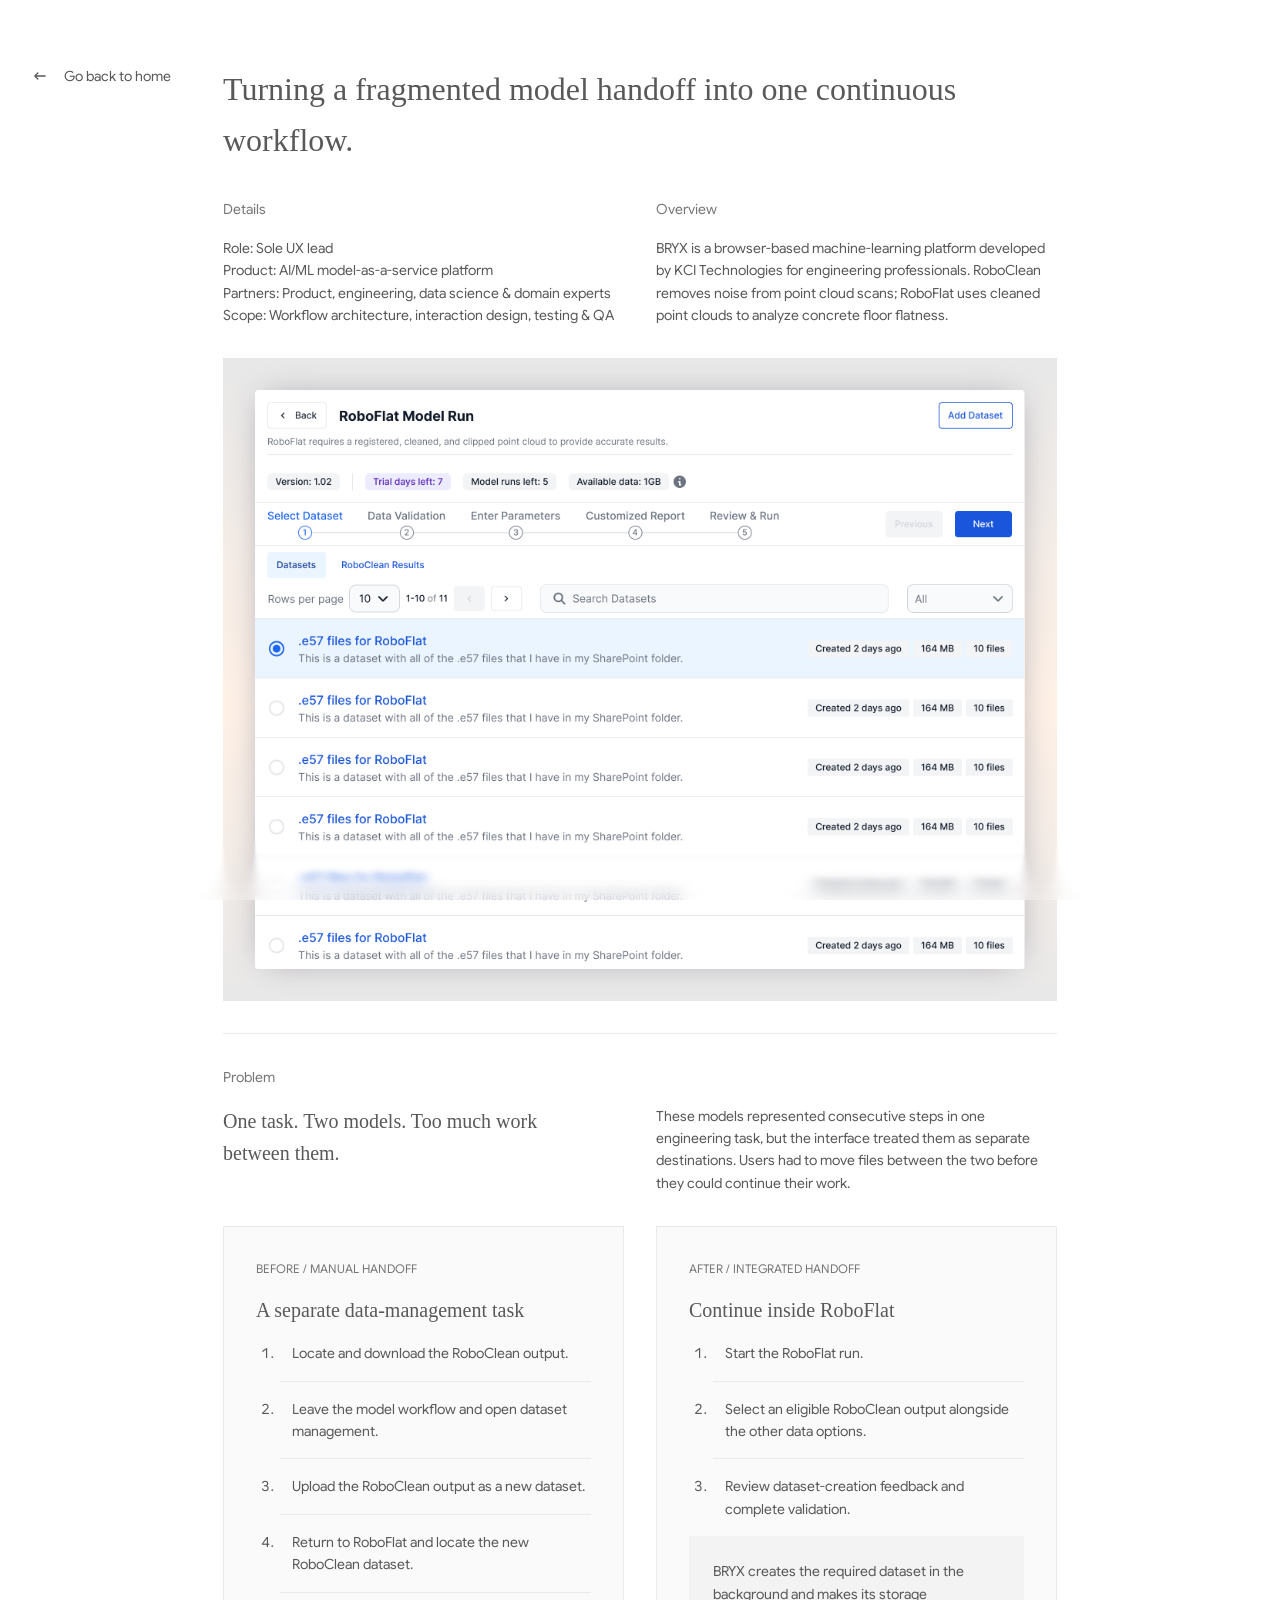
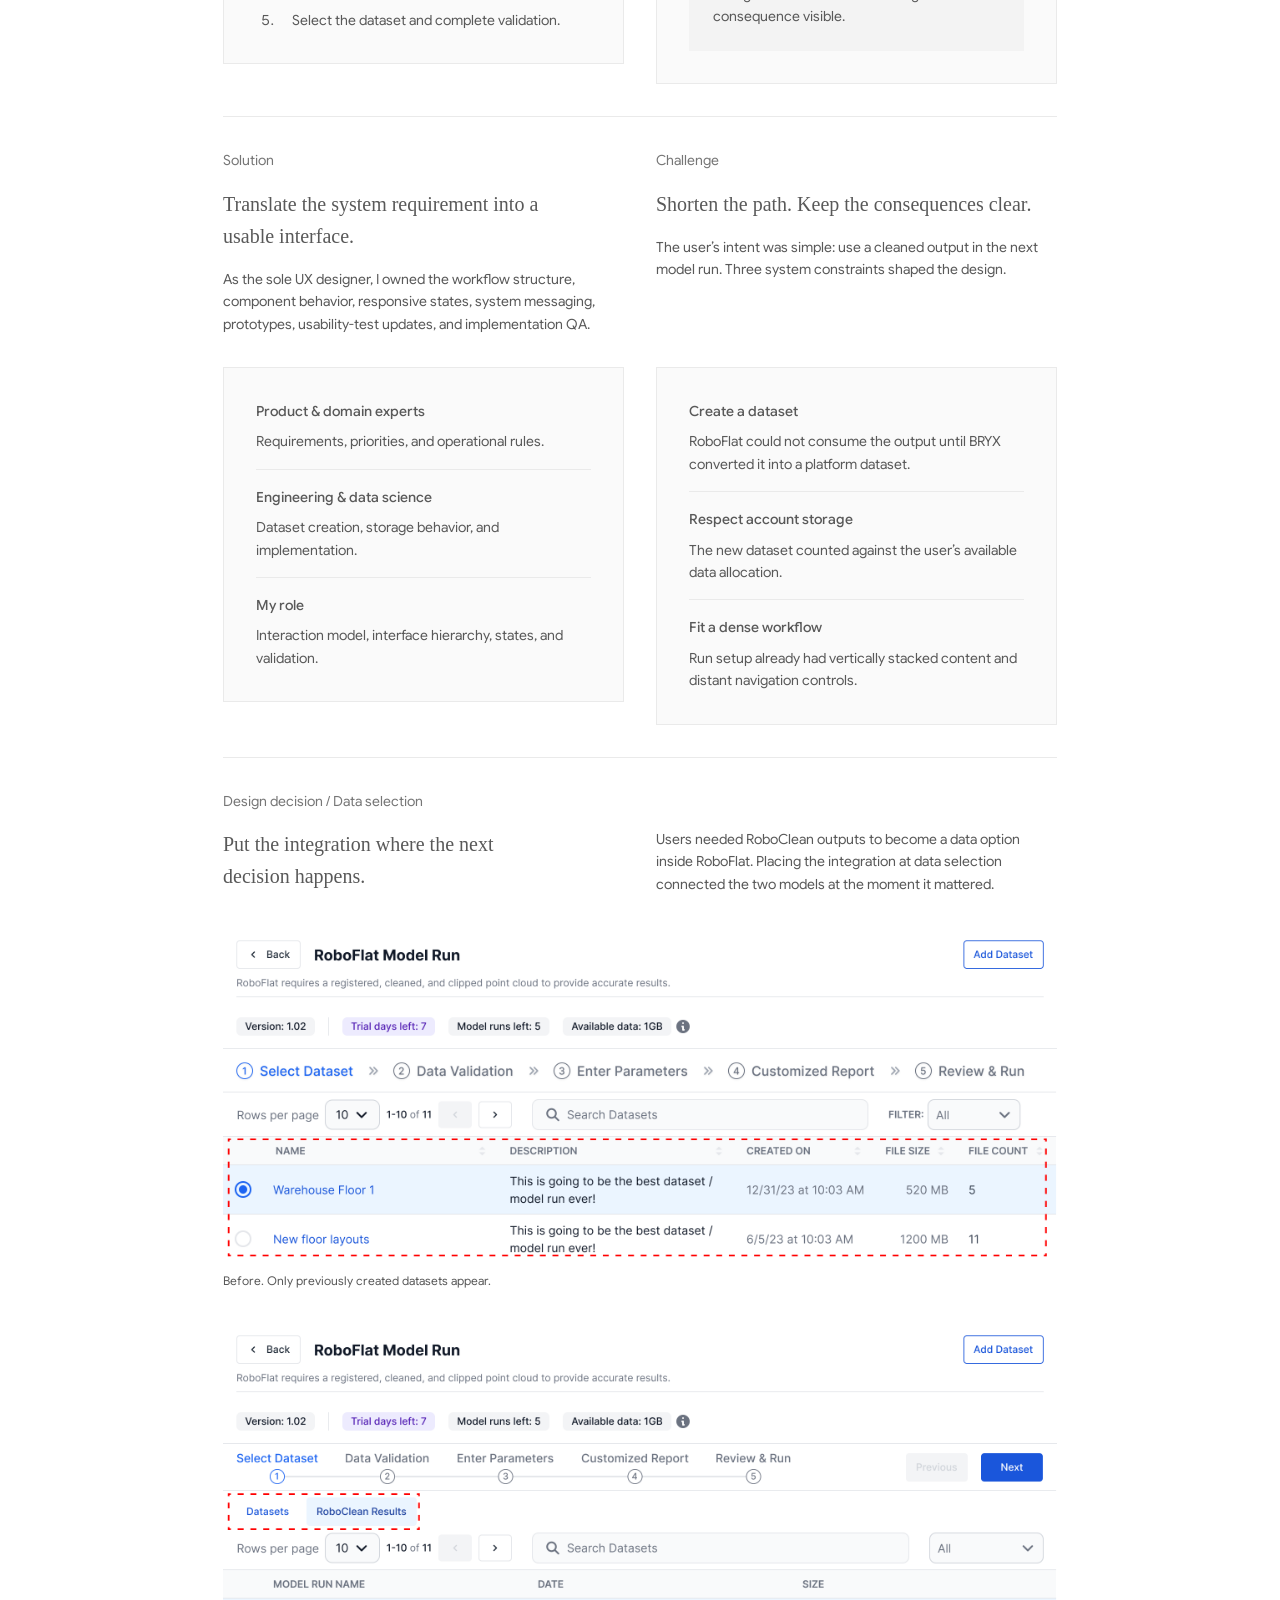
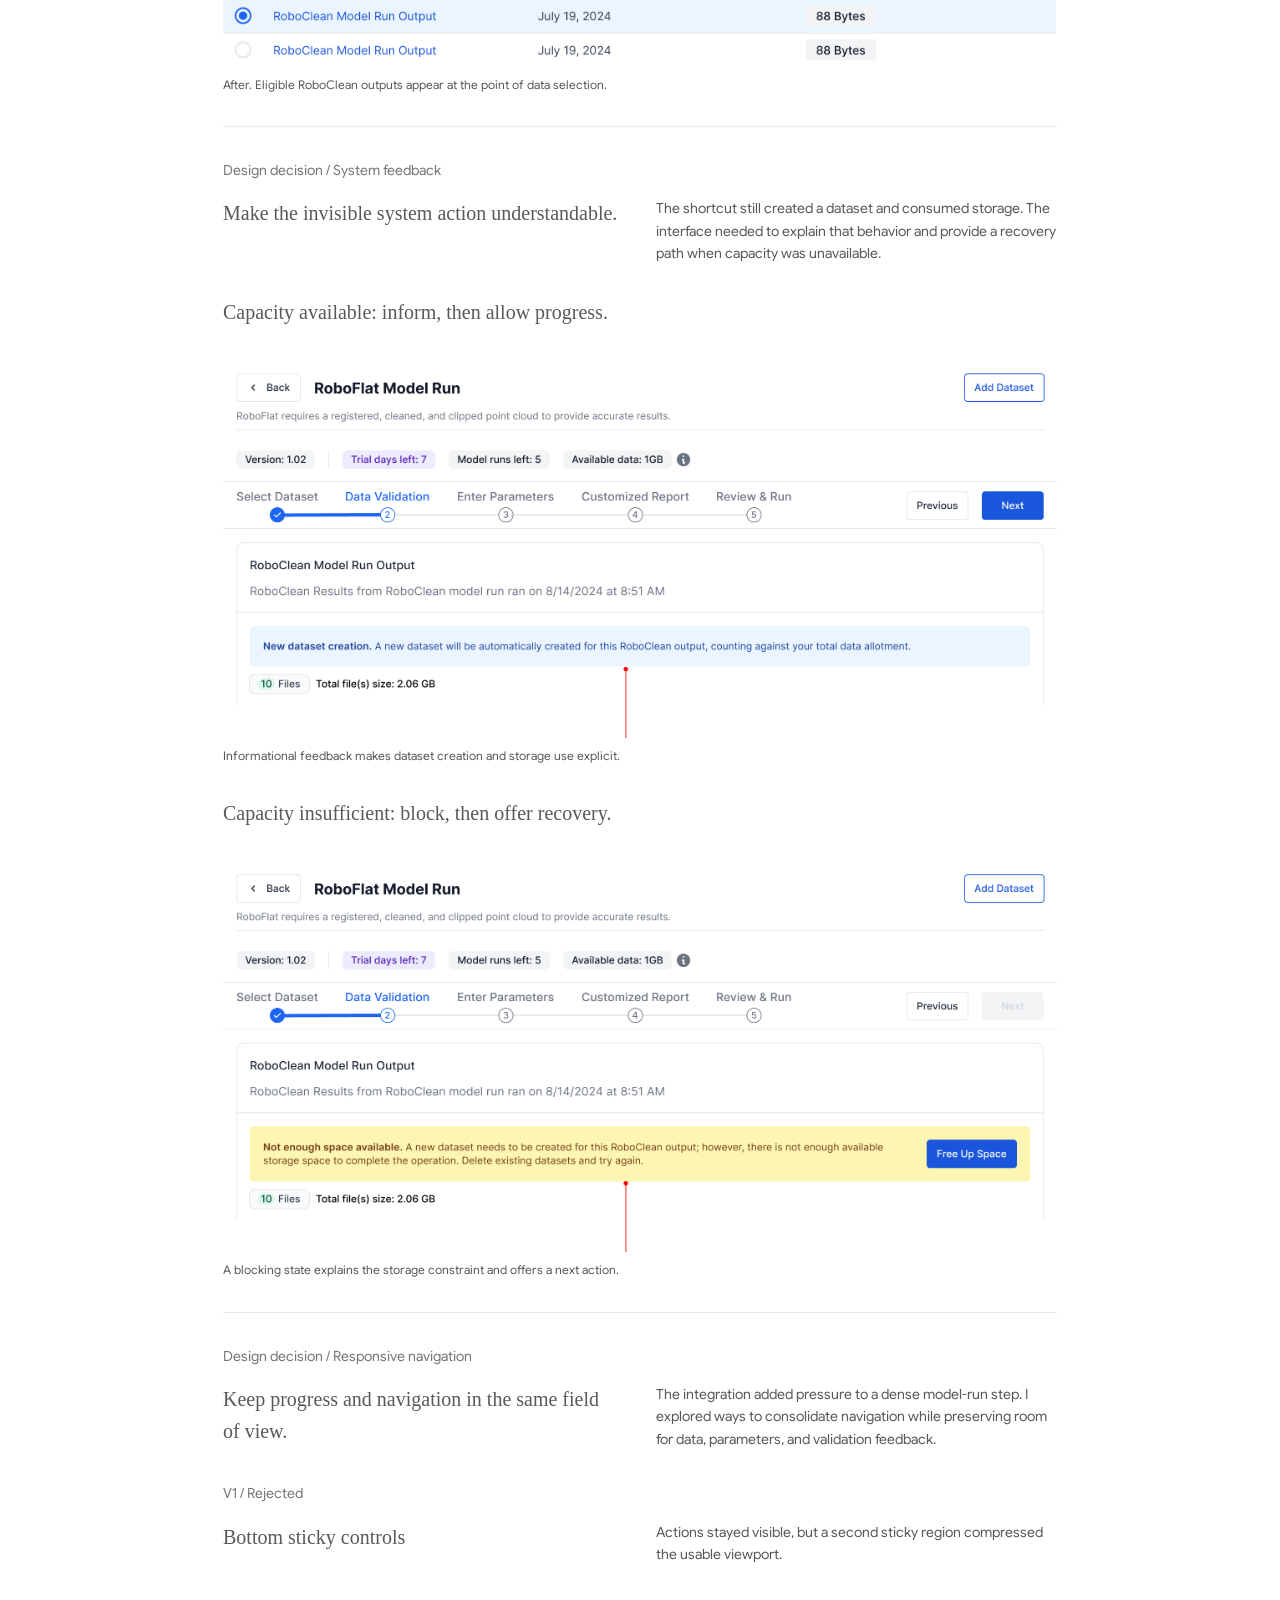
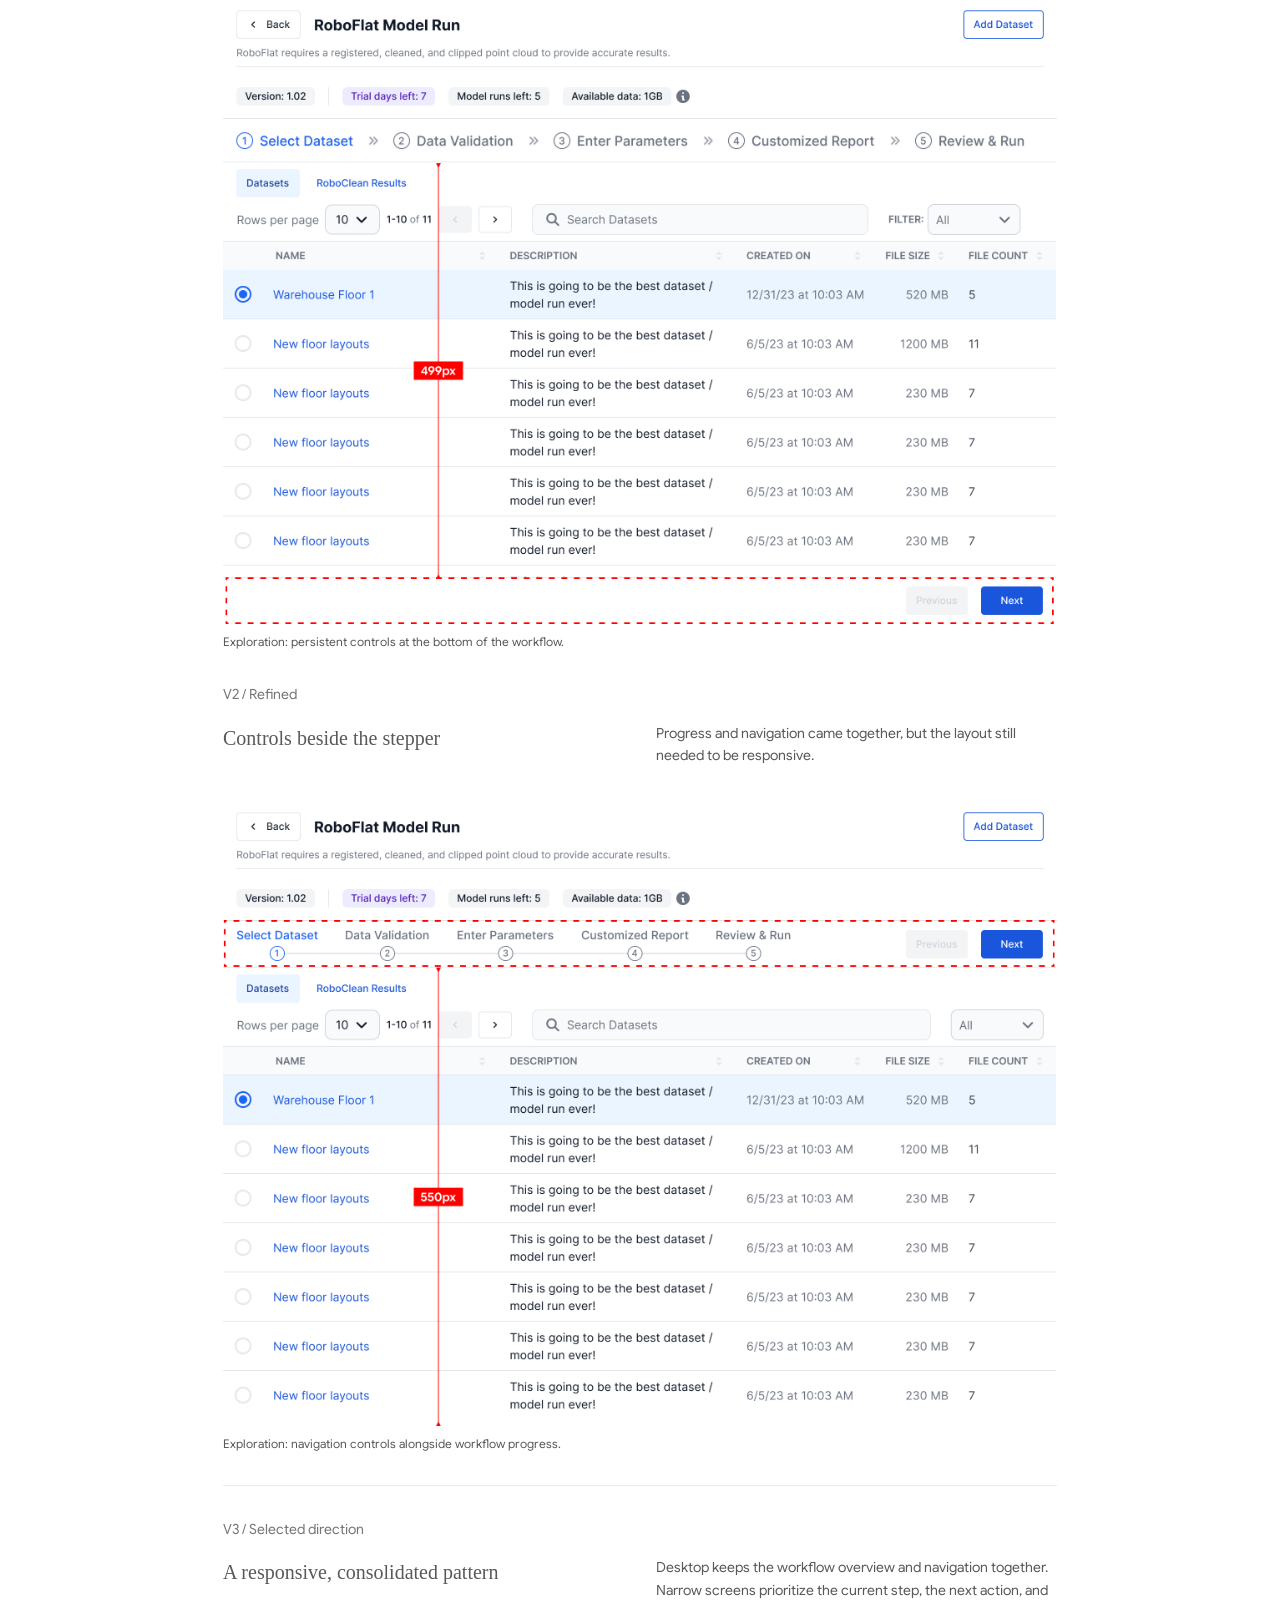
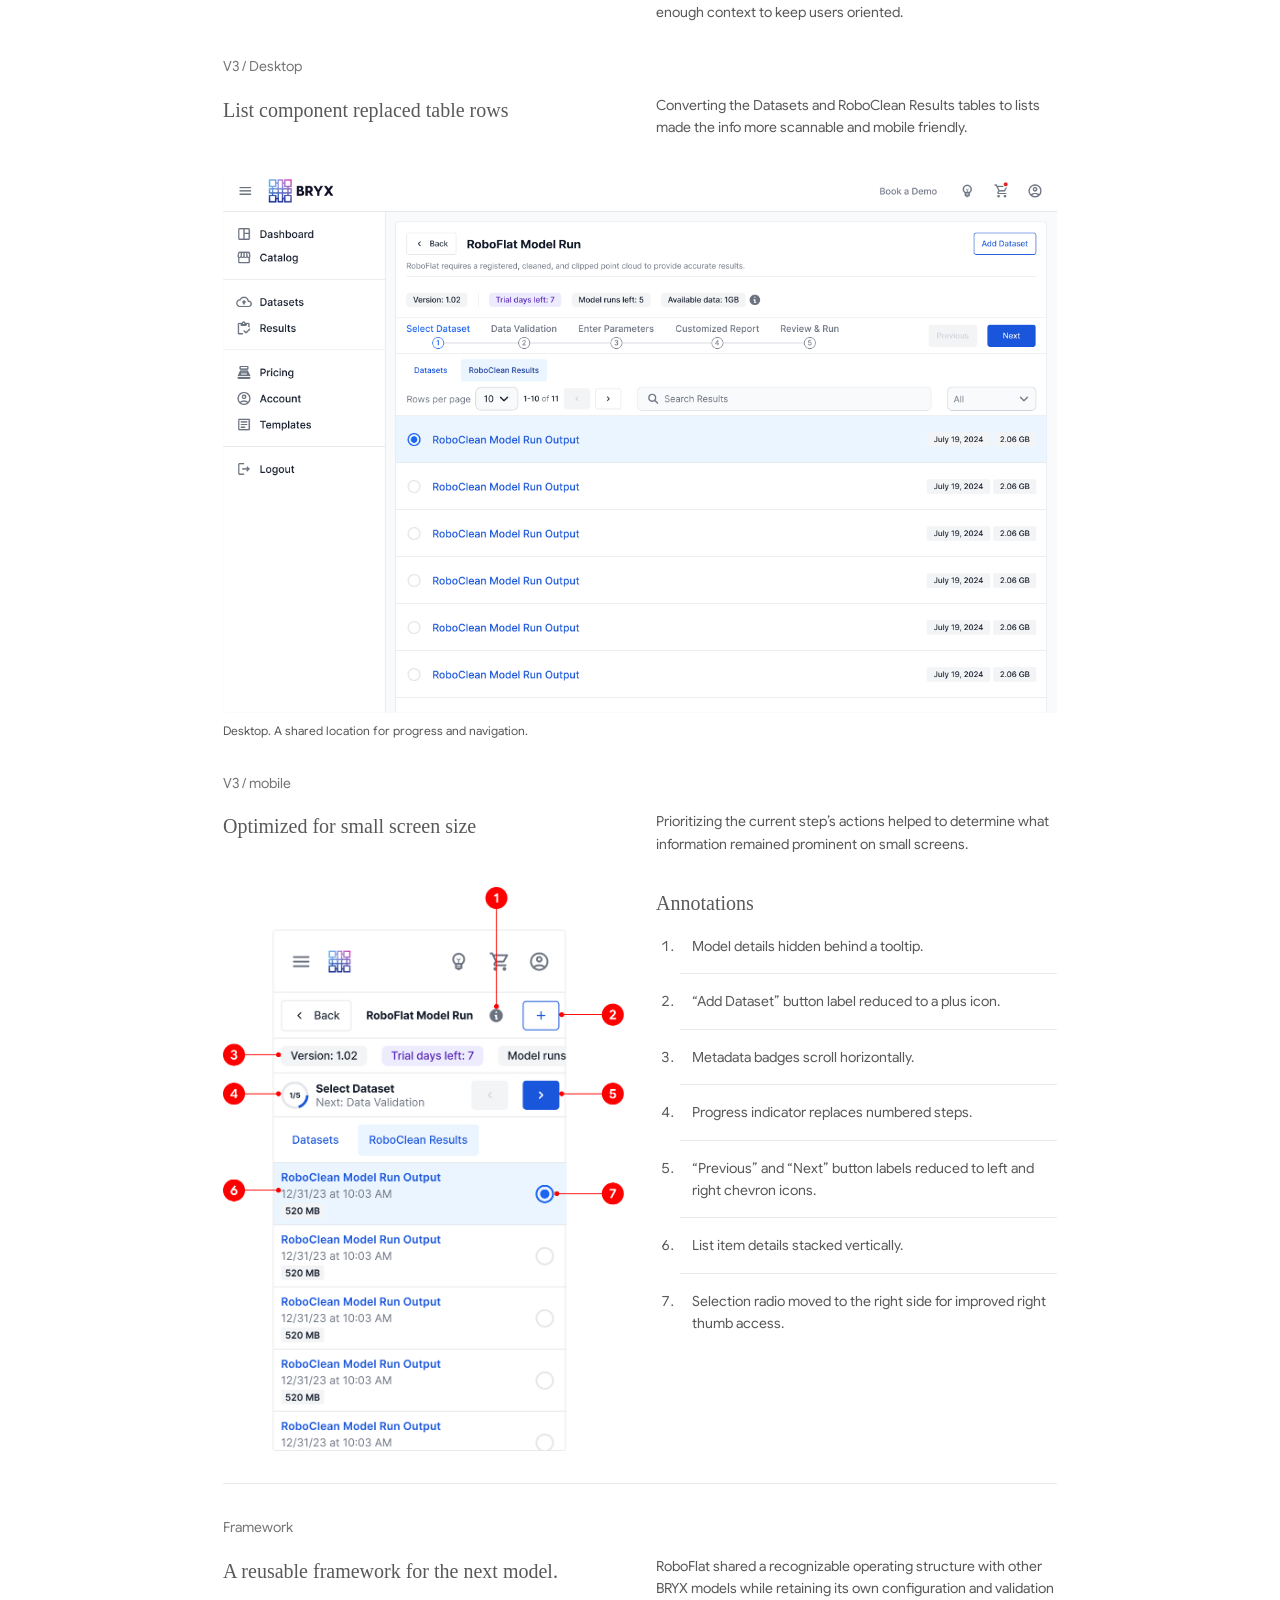
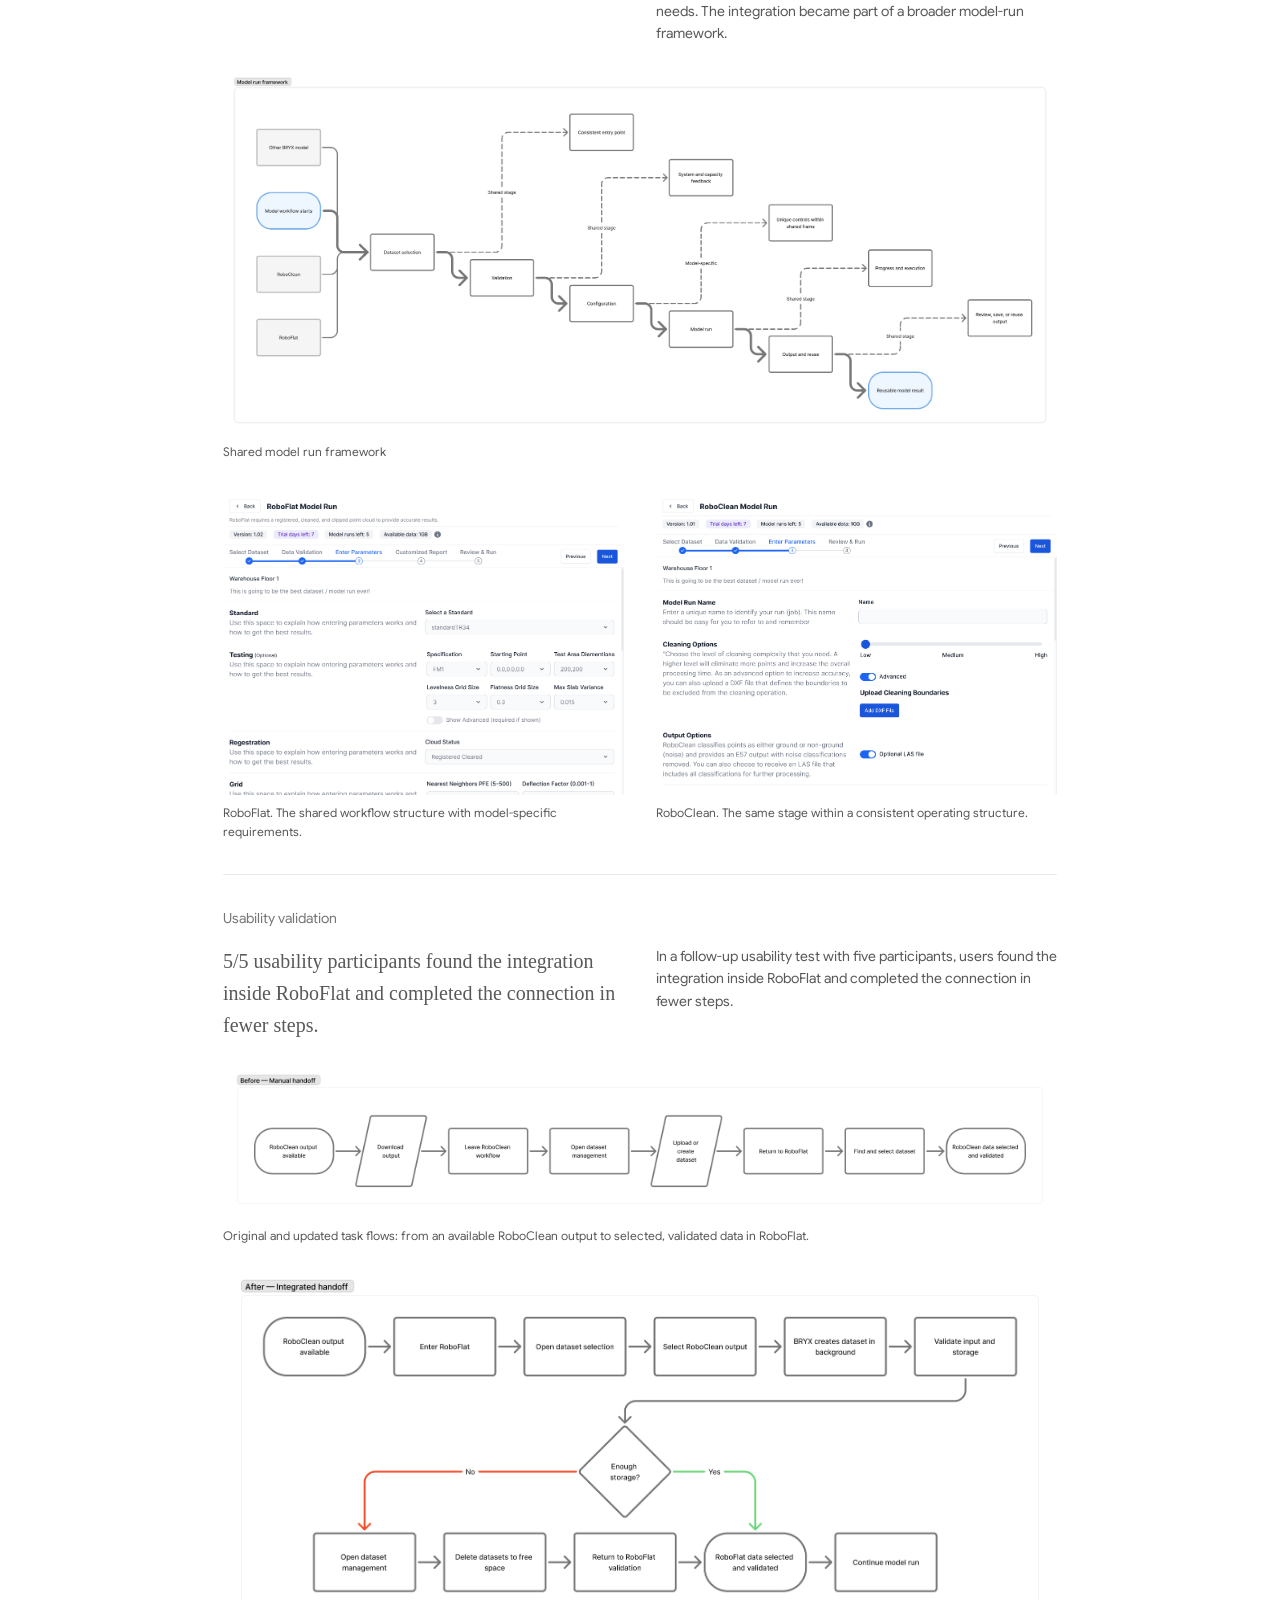
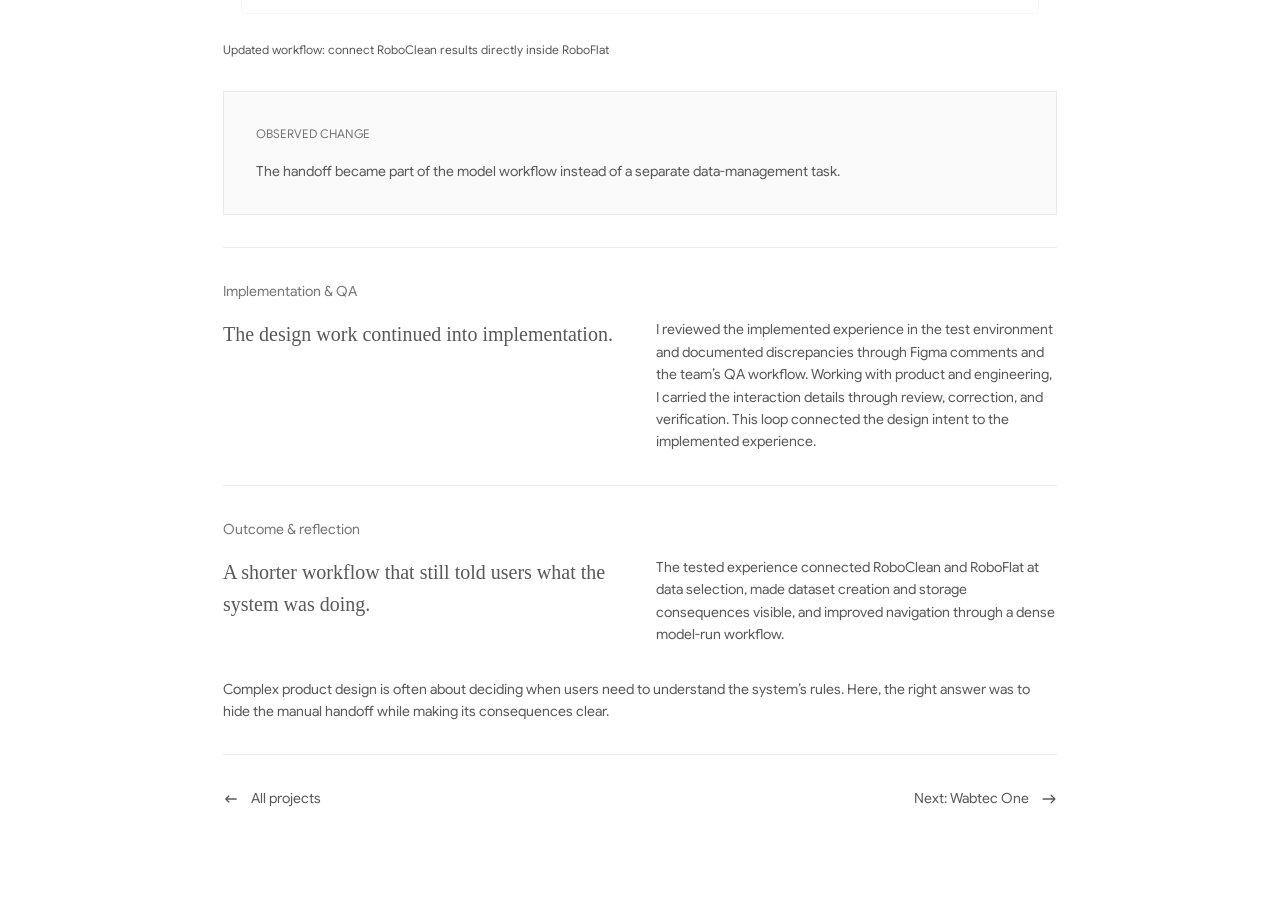
==== bryx_maas_platform.html @ 3346d39b "Portfolio overhaul Completely overhauled existing portfolio site" ====
<!doctype html>
<html lang="en">
<head>
  <meta charset="utf-8">
  <meta name="viewport" content="width=device-width, initial-scale=1">
  <meta name="description" content="Isaac Vendryes — Staff-level product designer and design engineer. Complex software, enterprise workflows, and design systems.">
  <meta name="theme-color" content="#ffffff">
  <title>BRYX — AI &amp; ML workflow design — Isaac Vendryes</title>
  <link rel="stylesheet" href="styles.css">
  <script src="site.js" defer></script>
</head>
<body class="case">
  <a class="skip-link" href="#main">Skip to content</a>
  <nav class="back-nav" aria-label="Home">
<a href="index.html"><img class="icon" src="icons/back.svg" width="16" height="16" alt="">Go back to home</a>
</nav>
  <main id="main" class="case-content">
<div class="case-intro entrance">
<h1>Turning a fragmented model handoff into one continuous workflow.</h1>
<div class="columns">
<div>
<p class="eyebrow">Details</p>
<p>Role: Sole UX lead<br>Product: AI/ML model-as-a-service platform<br>Partners: Product, engineering, data science &amp; domain experts<br>Scope: Workflow architecture, interaction design, testing &amp; QA</p>
</div>
<div>
<p class="eyebrow">Overview</p>
<p class="">BRYX is a browser-based machine-learning platform developed by KCI Technologies for engineering professionals. RoboClean removes noise from point cloud scans; RoboFlat uses cleaned point clouds to analyze concrete floor flatness.</p>
</div>
</div>
<figure class="figure warm">
<a class="image-link" href="img/bryx_roboflat_workflow_hero.png" data-lightbox aria-label="Enlarge RoboFlat model run with datasets and RoboClean results"><img src="img/bryx_roboflat_workflow_hero.png" width="1998" height="1502" alt="RoboFlat model run with datasets and RoboClean results" loading="eager" decoding="async">
</a>
</figure>
</div>
<section class="case-section">
<p class="eyebrow">Problem</p>
<div class="columns">
<div>
<h2>One task. Two models. Too much work between them.</h2>
</div>
<div>
<p class="">These models represented consecutive steps in one engineering task, but the interface treated them as separate destinations. Users had to move files between the two before they could continue their work.</p>
</div>
</div>
<div class="columns">
<div>
<div class="panel">
<p class="eyebrow">Before / Manual handoff</p>
<h3>A separate data-management task</h3>
<ol class="steps">
<li>Locate and download the RoboClean output.</li>
<li>Leave the model workflow and open dataset management.</li>
<li>Upload the RoboClean output as a new dataset.</li>
<li>Return to RoboFlat and locate the new RoboClean dataset.</li>
<li>Select the dataset and complete validation.</li>
</ol>
</div>
</div>
<div>
<div class="panel">
<p class="eyebrow">After / Integrated handoff</p>
<h3>Continue inside RoboFlat</h3>
<ol class="steps">
<li>Start the RoboFlat run.</li>
<li>Select an eligible RoboClean output alongside the other data options.</li>
<li>Review dataset-creation feedback and complete validation.</li>
</ol>
<p class="note">BRYX creates the required dataset in the background and makes its storage consequence visible.</p>
</div>
</div>
</div>
</section>
<section class="case-section">
<div class="columns">
<div>
<p class="eyebrow">Solution</p>
<h2>Translate the system requirement into a usable interface.</h2>
<p class="">As the sole UX designer, I owned the workflow structure, component behavior, responsive states, system messaging, prototypes, usability-test updates, and implementation QA.</p>
</div>
<div>
<p class="eyebrow">Challenge</p>
<h2>Shorten the path. Keep the consequences clear.</h2>
<p class="">The user’s intent was simple: use a cleaned output in the next model run. Three system constraints shaped the design.</p>
</div>
</div>
<div class="columns">
<div>
<div class="panel">
<dl class="detail-list">
<div>
<dt>Product &amp; domain experts</dt>
<dd>Requirements, priorities, and operational rules.</dd>
</div>
<div>
<dt>Engineering &amp; data science</dt>
<dd>Dataset creation, storage behavior, and implementation.</dd>
</div>
<div>
<dt>My role</dt>
<dd>Interaction model, interface hierarchy, states, and validation.</dd>
</div>
</dl>
</div>
</div>
<div>
<div class="panel">
<dl class="detail-list">
<div>
<dt>Create a dataset</dt>
<dd>RoboFlat could not consume the output until BRYX converted it into a platform dataset.</dd>
</div>
<div>
<dt>Respect account storage</dt>
<dd>The new dataset counted against the user’s available data allocation.</dd>
</div>
<div>
<dt>Fit a dense workflow</dt>
<dd>Run setup already had vertically stacked content and distant navigation controls.</dd>
</div>
</dl>
</div>
</div>
</div>
</section>
<section class="case-section">
<p class="eyebrow">Design decision / Data selection</p>
<div class="columns">
<div>
<h2>Put the integration where the next decision happens.</h2>
</div>
<div>
<p class="">Users needed RoboClean outputs to become a data option inside RoboFlat. Placing the integration at data selection connected the two models at the moment it mattered.</p>
</div>
</div>
<figure class="figure ">
<a class="image-link" href="img/bryx_data_selection_before.png" data-lightbox aria-label="Enlarge Before. Only previously created datasets appear."><img src="img/bryx_data_selection_before.png" width="1998" height="804" alt="Before. Only previously created datasets appear." loading="lazy" decoding="async">
</a>
<figcaption>Before. Only previously created datasets appear.</figcaption>
</figure>
<figure class="figure ">
<a class="image-link" href="img/bryx_data_selection_after.png" data-lightbox aria-label="Enlarge After. Eligible RoboClean outputs appear at the point of data selection."><img src="img/bryx_data_selection_after.png" width="1998" height="826" alt="After. Eligible RoboClean outputs appear at the point of data selection." loading="lazy" decoding="async">
</a>
<figcaption>After. Eligible RoboClean outputs appear at the point of data selection.</figcaption>
</figure>
</section>
<section class="case-section">
<p class="eyebrow">Design decision / System feedback</p>
<div class="columns">
<div>
<h2>Make the invisible system action understandable.</h2>
</div>
<div>
<p class="">The shortcut still created a dataset and consumed storage. The interface needed to explain that behavior and provide a recovery path when capacity was unavailable.</p>
</div>
</div>
<h3>Capacity available: inform, then allow progress.</h3>
<figure class="figure ">
<a class="image-link" href="img/bryx_validation_dataset_creation.png" data-lightbox aria-label="Enlarge Informational feedback makes dataset creation and storage use explicit."><img src="img/bryx_validation_dataset_creation.png" width="1996" height="903" alt="Informational feedback makes dataset creation and storage use explicit." loading="lazy" decoding="async">
</a>
<figcaption>Informational feedback makes dataset creation and storage use explicit.</figcaption>
</figure>
<h3>Capacity insufficient: block, then offer recovery.</h3>
<figure class="figure ">
<a class="image-link" href="img/bryx_validation_insufficient_storage.png" data-lightbox aria-label="Enlarge A blocking state explains the storage constraint and offers a next action."><img src="img/bryx_validation_insufficient_storage.png" width="1996" height="937" alt="A blocking state explains the storage constraint and offers a next action." loading="lazy" decoding="async">
</a>
<figcaption>A blocking state explains the storage constraint and offers a next action.</figcaption>
</figure>
</section>
<section class="case-section">
<p class="eyebrow">Design decision / Responsive navigation</p>
<div class="columns">
<div>
<h2>Keep progress and navigation in the same field of view.</h2>
</div>
<div>
<p class="">The integration added pressure to a dense model-run step. I explored ways to consolidate navigation while preserving room for data, parameters, and validation feedback.</p>
</div>
</div>
<p class="eyebrow">V1 / Rejected</p>
<div class="columns">
<div>
<h3>Bottom sticky controls</h3>
</div>
<div>
<p class="">Actions stayed visible, but a second sticky region compressed the usable viewport.</p>
</div>
</div>
<figure class="figure ">
<a class="image-link" href="img/bryx_navigation_v1_sticky_controls.png" data-lightbox aria-label="Enlarge Exploration: persistent controls at the bottom of the workflow."><img src="img/bryx_navigation_v1_sticky_controls.png" width="1998" height="1502" alt="Exploration: persistent controls at the bottom of the workflow." loading="lazy" decoding="async">
</a>
<figcaption>Exploration: persistent controls at the bottom of the workflow.</figcaption>
</figure>
<p class="eyebrow">V2 / Refined</p>
<div class="columns">
<div>
<h3>Controls beside the stepper</h3>
</div>
<div>
<p class="">Progress and navigation came together, but the layout still needed to be responsive.</p>
</div>
</div>
<figure class="figure ">
<a class="image-link" href="img/bryx_navigation_v2_stepper_controls.png" data-lightbox aria-label="Enlarge Exploration: navigation controls alongside workflow progress."><img src="img/bryx_navigation_v2_stepper_controls.png" width="1998" height="1502" alt="Exploration: navigation controls alongside workflow progress." loading="lazy" decoding="async">
</a>
<figcaption>Exploration: navigation controls alongside workflow progress.</figcaption>
</figure>
</section>
<section class="case-section">
<p class="eyebrow">V3 / Selected direction</p>
<div class="columns">
<div>
<h2>A responsive, consolidated pattern</h2>
</div>
<div>
<p class="">Desktop keeps the workflow overview and navigation together. Narrow screens prioritize the current step, the next action, and enough context to keep users oriented.</p>
</div>
</div>
<p class="eyebrow">V3 / Desktop</p>
<div class="columns">
<div>
<h2>List component replaced table rows</h2>
</div>
<div>
<p class="">Converting the Datasets and RoboClean Results tables to lists made the info more scannable and mobile friendly.</p>
</div>
</div>
<figure class="figure ">
<a class="image-link" href="img/bryx_navigation_v3_desktop.png" data-lightbox aria-label="Enlarge Desktop. A shared location for progress and navigation."><img src="img/bryx_navigation_v3_desktop.png" width="2560" height="1664" alt="Desktop. A shared location for progress and navigation." loading="lazy" decoding="async">
</a>
<figcaption>Desktop. A shared location for progress and navigation.</figcaption>
</figure>
<p class="eyebrow">V3 / mobile</p>
<div class="columns">
<div>
<h2>Optimized for small screen size</h2>
</div>
<div>
<p class="">Prioritizing the current step’s actions helped to determine what information remained prominent on small screens.</p>
</div>
</div>
<div class="columns">
<div>
<figure class="figure ">
<a class="image-link" href="img/bryx_navigation_v3_mobile.png" data-lightbox aria-label="Enlarge Annotated mobile RoboFlat workflow with compact navigation and stacked dataset details"><img src="img/bryx_navigation_v3_mobile.png" width="876" height="1233" alt="Annotated mobile RoboFlat workflow with compact navigation and stacked dataset details" loading="lazy" decoding="async">
</a>
</figure>
</div>
<div>
<h3>Annotations</h3>
<ol class="steps">
<li>Model details hidden behind a tooltip.</li>
<li>“Add Dataset” button label reduced to a plus icon.</li>
<li>Metadata badges scroll horizontally.</li>
<li>Progress indicator replaces numbered steps.</li>
<li>“Previous” and “Next” button labels reduced to left and right chevron icons.</li>
<li>List item details stacked vertically.</li>
<li>Selection radio moved to the right side for improved right thumb access.</li>
</ol>
</div>
</div>
</section>
<section class="case-section">
<p class="eyebrow">Framework</p>
<div class="columns">
<div>
<h2>A reusable framework for the next model.</h2>
</div>
<div>
<p class="">RoboFlat shared a recognizable operating structure with other BRYX models while retaining its own configuration and validation needs. The integration became part of a broader model-run framework.</p>
</div>
</div>
<figure class="figure ">
<a class="image-link" href="img/bryx_shared_framework_diagram.png" data-lightbox aria-label="Enlarge Shared model run framework"><img src="img/bryx_shared_framework_diagram.png" width="4096" height="1758" alt="Shared model run framework" loading="lazy" decoding="async">
</a>
<figcaption>Shared model run framework</figcaption>
</figure>
<div class="columns">
<div>
<figure class="figure ">
<a class="image-link" href="img/roboflat_enter_params.png" data-lightbox aria-label="Enlarge RoboFlat. The shared workflow structure with model-specific requirements."><img src="img/roboflat_enter_params.png" width="1996" height="1502" alt="RoboFlat. The shared workflow structure with model-specific requirements." loading="lazy" decoding="async">
</a>
<figcaption>RoboFlat. The shared workflow structure with model-specific requirements.</figcaption>
</figure>
</div>
<div>
<figure class="figure ">
<a class="image-link" href="img/roboclean_enter_params.png" data-lightbox aria-label="Enlarge RoboClean. The same stage within a consistent operating structure."><img src="img/roboclean_enter_params.png" width="1998" height="1502" alt="RoboClean. The same stage within a consistent operating structure." loading="lazy" decoding="async">
</a>
<figcaption>RoboClean. The same stage within a consistent operating structure.</figcaption>
</figure>
</div>
</div>
</section>
<section class="case-section">
<p class="eyebrow">Usability validation</p>
<div class="columns">
<div>
<h2>5/5 usability participants found the integration inside RoboFlat and completed the connection in fewer steps.</h2>
</div>
<div>
<p class="">In a follow-up usability test with five participants, users found the integration inside RoboFlat and completed the connection in fewer steps.</p>
</div>
</div>
<figure class="figure ">
<a class="image-link" href="img/bryx_original_task_flow.png" data-lightbox aria-label="Enlarge Original and updated task flows: from an available RoboClean output to selected, validated data in RoboFlat."><img src="img/bryx_original_task_flow.png" width="4096" height="711" alt="Original and updated task flows: from an available RoboClean output to selected, validated data in RoboFlat." loading="lazy" decoding="async">
</a>
<figcaption>Original and updated task flows: from an available RoboClean output to selected, validated data in RoboFlat.</figcaption>
</figure>
<figure class="figure ">
<a class="image-link" href="img/bryx_updated_task_flow.png" data-lightbox aria-label="Enlarge Updated workflow: connect RoboClean results directly inside RoboFlat"><img src="img/bryx_updated_task_flow.png" width="3690" height="1572" alt="Updated workflow: connect RoboClean results directly inside RoboFlat" loading="lazy" decoding="async">
</a>
<figcaption>Updated workflow: connect RoboClean results directly inside RoboFlat</figcaption>
</figure>
<div class="panel">
<p class="eyebrow">Observed change</p>
<p class="">The handoff became part of the model workflow instead of a separate data-management task.</p>
</div>
</section>
<section class="case-section">
<p class="eyebrow">Implementation &amp; QA</p>
<div class="columns">
<div>
<h2>The design work continued into implementation.</h2>
</div>
<div>
<p class="">I reviewed the implemented experience in the test environment and documented discrepancies through Figma comments and the team’s QA workflow.  Working with product and engineering, I carried the interaction details through review, correction, and verification. This loop connected the design intent to the implemented experience.</p>
</div>
</div>
</section>
<section class="case-section">
<p class="eyebrow">Outcome &amp; reflection</p>
<div class="columns">
<div>
<h2>A shorter workflow that still told users what the system was doing.</h2>
</div>
<div>
<p class="">The tested experience connected RoboClean and RoboFlat at data selection, made dataset creation and storage consequences visible, and improved navigation through a dense model-run workflow.</p>
</div>
</div>
<p class="">Complex product design is often about deciding when users need to understand the system’s rules. Here, the right answer was to hide the manual handoff while making its consequences clear.</p>
</section>
<footer class="case-footer">
<a href="index.html"><img class="icon" src="icons/back.svg" width="16" height="16" alt="">All projects</a>
<a href="wabtec_one_ai_integration.html">Next: Wabtec One<img class="icon" src="icons/east.svg" width="16" height="16" alt="">
</a>
</footer>
</main>
  <div class="edge-blur edge-blur--top" aria-hidden="true"><span style="--layer:0;--blur:0.1328125px;--start:0.0%;--middle:12.5%;--end:25.0%;--fade:37.5%"></span><span style="--layer:1;--blur:0.265625px;--start:12.5%;--middle:25.0%;--end:37.5%;--fade:50.0%"></span><span style="--layer:2;--blur:0.53125px;--start:25.0%;--middle:37.5%;--end:50.0%;--fade:62.5%"></span><span style="--layer:3;--blur:1.0625px;--start:37.5%;--middle:50.0%;--end:62.5%;--fade:75.0%"></span><span style="--layer:4;--blur:2.125px;--start:50.0%;--middle:62.5%;--end:75.0%;--fade:87.5%"></span><span style="--layer:5;--blur:4.25px;--start:62.5%;--middle:75.0%;--end:87.5%;--fade:100.0%"></span><span style="--layer:6;--blur:8.5px;--start:75.0%;--middle:87.5%;--end:100.0%;--fade:112.5%"></span><span style="--layer:7;--blur:17.0px;--start:87.5%;--middle:100.0%;--end:112.5%;--fade:125.0%"></span>
</div>
<div class="edge-blur edge-blur--bottom" aria-hidden="true"><span style="--layer:0;--blur:0.1328125px;--start:0.0%;--middle:12.5%;--end:25.0%;--fade:37.5%"></span><span style="--layer:1;--blur:0.265625px;--start:12.5%;--middle:25.0%;--end:37.5%;--fade:50.0%"></span><span style="--layer:2;--blur:0.53125px;--start:25.0%;--middle:37.5%;--end:50.0%;--fade:62.5%"></span><span style="--layer:3;--blur:1.0625px;--start:37.5%;--middle:50.0%;--end:62.5%;--fade:75.0%"></span><span style="--layer:4;--blur:2.125px;--start:50.0%;--middle:62.5%;--end:75.0%;--fade:87.5%"></span><span style="--layer:5;--blur:4.25px;--start:62.5%;--middle:75.0%;--end:87.5%;--fade:100.0%"></span><span style="--layer:6;--blur:8.5px;--start:75.0%;--middle:87.5%;--end:100.0%;--fade:112.5%"></span><span style="--layer:7;--blur:17.0px;--start:87.5%;--middle:100.0%;--end:112.5%;--fade:125.0%"></span>
</div>
  <dialog class="lightbox" aria-label="Enlarged project image">
<button class="lightbox-close" type="button" aria-label="Close image">Close <span aria-hidden="true">×</span>
</button><img alt="">
<p class="lightbox-caption">
</p>
</dialog>
</body>
</html>
---- styles.css ----
@font-face {
  font-family: "Google Sans Flex";
  src: url("fonts/google-sans-flex-400.ttf") format("truetype");
  font-style: normal;
  font-weight: 400;
  font-display: swap;
}
@font-face {
  font-family: "Google Sans Flex";
  src: url("fonts/google-sans-flex-500.ttf") format("truetype");
  font-style: normal;
  font-weight: 500;
  font-display: swap;
}
/* Use the installed New York face, including its macOS optical-size names. */
@font-face {
  font-family: "Portfolio New York";
  src: local("New York"), local("NewYork-Regular"), local("NewYorkMedium-Regular"), local("New York Medium");
  font-style: normal;
  font-weight: 400;
}
@font-face {
  font-family: "Portfolio New York";
  src: local("NewYork-Medium"), local("NewYorkMedium-Medium"), local("New York Medium Medium");
  font-style: normal;
  font-weight: 500;
}
:root {
  color-scheme: light;
  --font-sans: "Google Sans Flex", Arial, sans-serif;
  --font-serif: "Portfolio New York", "New York", ui-serif, Georgia, serif;
  --text: #595959;
  --muted: #767676;
  --line: #eaeaea;
  --paper: #fff;
  --panel: #fafafa;
  --reading-width: 834px;
  --gutter: 32px;
  --edge-height: 100px;
  --ease: cubic-bezier(.12,.23,.5,1);
}
* { box-sizing: border-box; }
html { scroll-padding-block: 100px; }
body { margin: 0; background: var(--paper); color: var(--text); font: 400 14px/1.6 var(--font-sans); -webkit-font-smoothing: antialiased; }
a { color: inherit; text-decoration: none; }
a, button { -webkit-tap-highlight-color: transparent; }
button { color: inherit; font: inherit; }
a:focus-visible, button:focus-visible, [tabindex]:focus-visible { outline: 2px solid #526782; outline-offset: 5px; }
p, h1, h2, h3, figure { margin: 0; }
h1, h2, h3 { font-family: var(--font-serif); font-weight: 400; }
h1 { font-size: 32px; line-height: 1.6; text-wrap: pretty; }
h2, h3 { font-size: 20px; line-height: 1.6; text-wrap: pretty; }
img { display: block; max-width: 100%; height: auto; }
.icon { display: inline-block; flex: 0 0 16px; width: 16px; height: 16px; }
.sr-only { position: absolute; width: 1px; height: 1px; padding: 0; margin: -1px; overflow: hidden; clip-path: inset(50%); white-space: nowrap; border: 0; }
.skip-link { position: fixed; top: 8px; left: 8px; z-index: 100; padding: 8px 16px; background: #fff; transform: translateY(-160%); }
.skip-link:focus { transform: translateY(0); }

/* Landing page: 400px introduction + 32px gap at the 1440px design size. */
.site-header { position: fixed; inset: 0 0 auto; height: 64px; padding: 16px 32px; display: flex; align-items: center; justify-content: space-between; gap: 16px; z-index: 20; font: 500 16px/1 var(--font-serif); }
.site-header a { flex-shrink: 0; }
.site-header span { text-align: right; }
.site-header a:hover { color: #222; }
.home-layout { display: grid; grid-template-columns: minmax(280px, 400px) minmax(0, 1fr); gap: 32px; max-width: 1920px; margin: 0 auto; padding-top: 64px; padding-bottom: 64px; }
.introduction { position: sticky; top: 64px; align-self: start; padding: 32px; }
.introduction p + p { margin-top: 22px; }
.profile-links { border-top: 1px solid var(--line); margin-top: 16px; padding-top: 16px; }
.profile-links a, .unavailable-link { display: flex; align-items: center; justify-content: space-between; min-height: 24px; }
.profile-links a:hover { color: #222; }
.profile-links a .icon { transition: transform .2s ease; }
.profile-links a:hover .icon { transform: translate(2px,-2px); }
.unavailable-link { cursor: default; }
.project-grid { display: grid; grid-template-columns: repeat(2,minmax(0,1fr)); gap: 16px; align-content: start; padding: 16px; }
.project-card { display: flex; min-width: 0; flex-direction: column; gap: 16px; align-self: start; }
.project-image { aspect-ratio: 480 / 393; display: flex; align-items: center; justify-content: center; padding: 6.667%; overflow: hidden; }
.warm { background: linear-gradient(180deg,#e8e8e8 1.262%,#fff1e6 53.968%,#e8e8e8); }
.cool { background: radial-gradient(ellipse at center, #b1b8c0 33.753%, #c4c7d0 65.306%, #fbf6ff 110%); }
.project-image img { width: 100%; max-height: 100%; object-fit: contain; border-radius: 3px; box-shadow: 0 0 32px -11px #8f8c9a; transition: transform .45s ease; }
a.project-card:hover .project-image img { transform: scale(1.018); }
a.project-card:hover h2 { color: #222; }
.project-image.dispatch img { height: 100%; object-fit: cover; object-position: left center; }
.project-meta { font-size: 12px; line-height: 1.6; }
.project-meta h2 { font: 500 12px/1.6 var(--font-sans); }

/* Case studies share one reading grid and typography system. */
.back-nav { position: fixed; left: 32px; top: 64px; z-index: 20; }
.back-nav a { display: inline-flex; align-items: center; gap: 16px; min-height: 24px; }
.back-nav a:hover { color: #222; }
.case-content { width: min(var(--reading-width),calc(100% - 64px)); margin: 0 auto; padding-block: 64px 96px; }
.case-intro { display: grid; gap: 32px; }
.columns { display: grid; grid-template-columns: repeat(2,minmax(0,1fr)); gap: 32px; }
.columns > * { min-width: 0; }
.support-comparison { grid-auto-rows: 1fr; }
.support-comparison > div { display: flex; }
.support-comparison > div > .panel { width: 100%; }
.columns > div > h2 + p, .columns > div > h3 + p { margin-top: 16px; }
.eyebrow { color: var(--muted); font-size: 14px; line-height: 1.6; }
.columns .eyebrow { margin-bottom: 16px; }
.case-section { display: grid; gap: 32px; margin-top: 32px; padding-top: 32px; border-top: 1px solid var(--line); }
.case-section > .eyebrow { margin-bottom: -16px; }
.panel { min-width: 0; border: 1px solid var(--line); background: var(--panel); padding: 32px; }
.panel > * + * { margin-top: 16px; }
.panel > .eyebrow { font-size: 12px; text-transform: uppercase; }
.panel .panel { background: transparent; border: 0; padding: 0; }
.note { padding: 24px; background: #f3f3f3; }
.steps { padding-left: 24px; margin: 16px 0 0; }
.steps li { padding-left: 12px; padding-bottom: 16px; }
.steps li + li { padding-top: 16px; border-top: 1px solid var(--line); }
.steps li:last-child { padding-bottom: 0; }
.detail-list { margin: 0; }
.detail-list > div + div { border-top: 1px solid var(--line); padding-top: 16px; margin-top: 16px; }
.detail-list dt { font-weight: 500; }
.detail-list dd { margin: 8px 0 0; }
.three-columns { display: grid; grid-template-columns: repeat(3,minmax(0,1fr)); gap: 16px; }
.three-columns .panel { padding: 24px; }
.three-columns h3 { font-family: var(--font-sans); font-size: 14px; font-weight: 500; }
.figure { min-width: 0; }
.figure.warm { padding: 32px; }
.image-link { display: block; cursor: zoom-in; }
.image-link img { width: 100%; border-radius: 3px; }
.warm .image-link img { box-shadow: 0 0 32px -11px #8f8c9a; }
figcaption { font-size: 12px; margin-top: 8px; }
.table-wrap { overflow-x: auto; }
table { width: 100%; border-collapse: collapse; background: var(--panel); font-size: 12px; }
th, td { text-align: left; vertical-align: top; padding: 18px 24px; border: 1px solid var(--line); }
th { font-weight: 500; }
.gallery { min-width: 0; }
.gallery-track { display: flex; gap: 16px; overflow-x: auto; overscroll-behavior-x: contain; scroll-snap-type: x mandatory; scrollbar-width: thin; scrollbar-color: #d8d8d8 transparent; padding: 0 0 8px; }
.gallery-track > .figure { flex: 0 0 38%; scroll-snap-align: start; }
.gallery-track .image-link { aspect-ratio: 317 / 207; display: flex; align-items: center; }
.gallery-track img { width: 100%; height: 100%; object-fit: contain; }
.gallery-track figcaption { font-size: 14px; font-weight: 500; }
.gallery-controls { display: flex; justify-content: flex-end; gap: 16px; margin-top: 16px; }
.gallery-controls button { display: grid; place-items: center; width: 42px; height: 42px; border: 1px solid var(--line); background: #fff; border-radius: 50%; cursor: pointer; }
.gallery-controls .icon { width: 24px; height: 24px; }
.gallery-controls button:hover { background: #f0f0f0; }
.gallery-controls button:disabled { opacity: .3; cursor: default; }
.flow-track { list-style: none; margin: 0; align-items: center; gap: 56px; }
.flow-track li { flex: 0 0 auto; position: relative; border: 1px solid var(--line); padding: 28px 24px; background: #fff; font-size: 12px; scroll-snap-align: start; }
.flow-track li + li::before { content: ""; position: absolute; left: -41px; top: calc(50% - 12px); width: 24px; height: 24px; background: url("icons/east.svg") center / contain no-repeat; }
.case-footer { display: flex; justify-content: space-between; gap: 24px; border-top: 1px solid var(--line); padding-top: 32px; margin-top: 32px; }
.case-footer a { display: inline-flex; align-items: center; gap: 12px; }

/* Eight overlapping masks gradually increase blur toward the viewport edge. */
.edge-blur { position: fixed; left: 0; right: 0; height: var(--edge-height); pointer-events: none; z-index: 10; }
.edge-blur--top { top: 0; --direction: to top; }
.edge-blur--bottom { bottom: 0; --direction: to bottom; }
.edge-blur span { position: absolute; inset: 0; z-index: var(--layer); -webkit-backdrop-filter: blur(var(--blur)); backdrop-filter: blur(var(--blur)); -webkit-mask-image: linear-gradient(var(--direction),transparent var(--start),#000 var(--middle),#000 var(--end),transparent var(--fade)); mask-image: linear-gradient(var(--direction),transparent var(--start),#000 var(--middle),#000 var(--end),transparent var(--fade)); }
/* Content starts visible; animation is an enhancement, never a JS prerequisite. */
.entrance { animation: arrive .8s var(--ease) .2s both; }
.profile-links.entrance { animation-delay: .4s; }
.project-card { animation: arrive .8s var(--ease) both; }
.project-card:nth-child(1) { animation-delay: .2s; }
.project-card:nth-child(2) { animation-delay: .4s; }
.project-card:nth-child(3) { animation-delay: .6s; }
.project-card:nth-child(4) { animation-delay: .8s; }
@keyframes arrive { from { opacity: 0; transform: translateY(24px); } to { opacity: 1; transform: translateY(0); } }

.lightbox { position: fixed; inset: 0; width: 100%; height: 100%; max-width: none; max-height: none; margin: 0; border: 0; padding: 72px 32px 32px; background: rgba(255,255,255,.97); color: var(--text); overflow: auto; }
.lightbox[open] { display: flex; flex-direction: column; align-items: center; justify-content: center; gap: 16px; }
.lightbox::backdrop { background: rgba(255,255,255,.7); backdrop-filter: blur(12px); }
.lightbox > img { width: auto; height: auto; max-width: 100%; max-height: calc(100dvh - 160px); object-fit: contain; }
.lightbox-close { position: fixed; right: 24px; top: 20px; min-height: 44px; padding: 8px 16px; border: 1px solid var(--line); border-radius: 24px; background: #fff; cursor: pointer; }
.lightbox-close span { margin-left: 12px; font-size: 20px; }
.lightbox-caption { max-width: 70ch; text-align: center; }
body:has(.lightbox[open]) { overflow: hidden; }

@media (max-width: 1279px) {
  .home-layout { grid-template-columns: 29% minmax(0,1fr); gap: 16px; }
  .introduction { padding-right: 16px; }
  .back-nav { position: sticky; top: 0; left: auto; padding: 18px 32px; width: fit-content; }
  .case-content { padding-top: 16px; }
}
@media (max-width: 833px) {
  :root { --edge-height: 64px; }
  .home-layout { display: block; }
  .introduction { position: static; max-width: 520px; padding: 24px 24px 32px; }
  .site-header { padding-inline: 24px; font-size: 14px; }
  .profile-links a, .unavailable-link { min-height: 36px; }
  .project-grid { padding: 0 24px 16px; gap: 24px 16px; }
  .columns { gap: 24px; }
  .three-columns { grid-template-columns: 1fr; }
  .back-nav { padding-inline: 24px; }
  .case-content { width: calc(100% - 48px); }
}
@media (max-width: 599px) {
  .site-header { padding-inline: 20px; font-size: 13px; }
  .introduction { padding: 20px 20px 32px; }
  .project-grid { grid-template-columns: 1fr; padding: 0 20px 24px; gap: 28px; }
  .project-card { gap: 12px; }
  .project-meta, .project-meta h2 { font-size: 13px; }
  .case-content { width: calc(100% - 40px); padding-block: 16px 72px; }
  .back-nav { padding: 18px 20px; }
  h1 { font-size: 28px; line-height: 1.45; }
  .columns { grid-template-columns: 1fr; gap: 24px; }
  .case-intro, .case-section { gap: 24px; }
  .case-section { margin-top: 28px; padding-top: 28px; }
  .case-section > .eyebrow { margin-bottom: -8px; }
  .panel { padding: 24px; }
  .figure.warm { padding: 16px; }
  .gallery-track > .figure { flex-basis: 84%; }
  .gallery-track figcaption { font-size: 12px; }
  .panel .gallery-track > .figure { flex-basis: 94%; }
  .table-wrap table { min-width: 540px; }
  .lightbox { padding: 72px 16px 24px; }
  .case-footer { align-items: flex-start; font-size: 12px; }
}
@media (prefers-reduced-motion: reduce) {
  *, *::before, *::after { animation: none !important; transition: none !important; scroll-behavior: auto !important; }
}
@media (max-width: 359px) {
  .site-header span { max-width: 130px; line-height: 1.3; }
}
@media print {
  .site-header, .back-nav, .edge-blur, .gallery-controls, .case-footer, .skip-link, .lightbox { display: none; }
  .case-content { width: 100%; padding: 0; }
  .case-section { break-inside: avoid; }
  .gallery-track { flex-wrap: wrap; overflow: visible; }
  .entrance, .project-card { animation: none; }
}
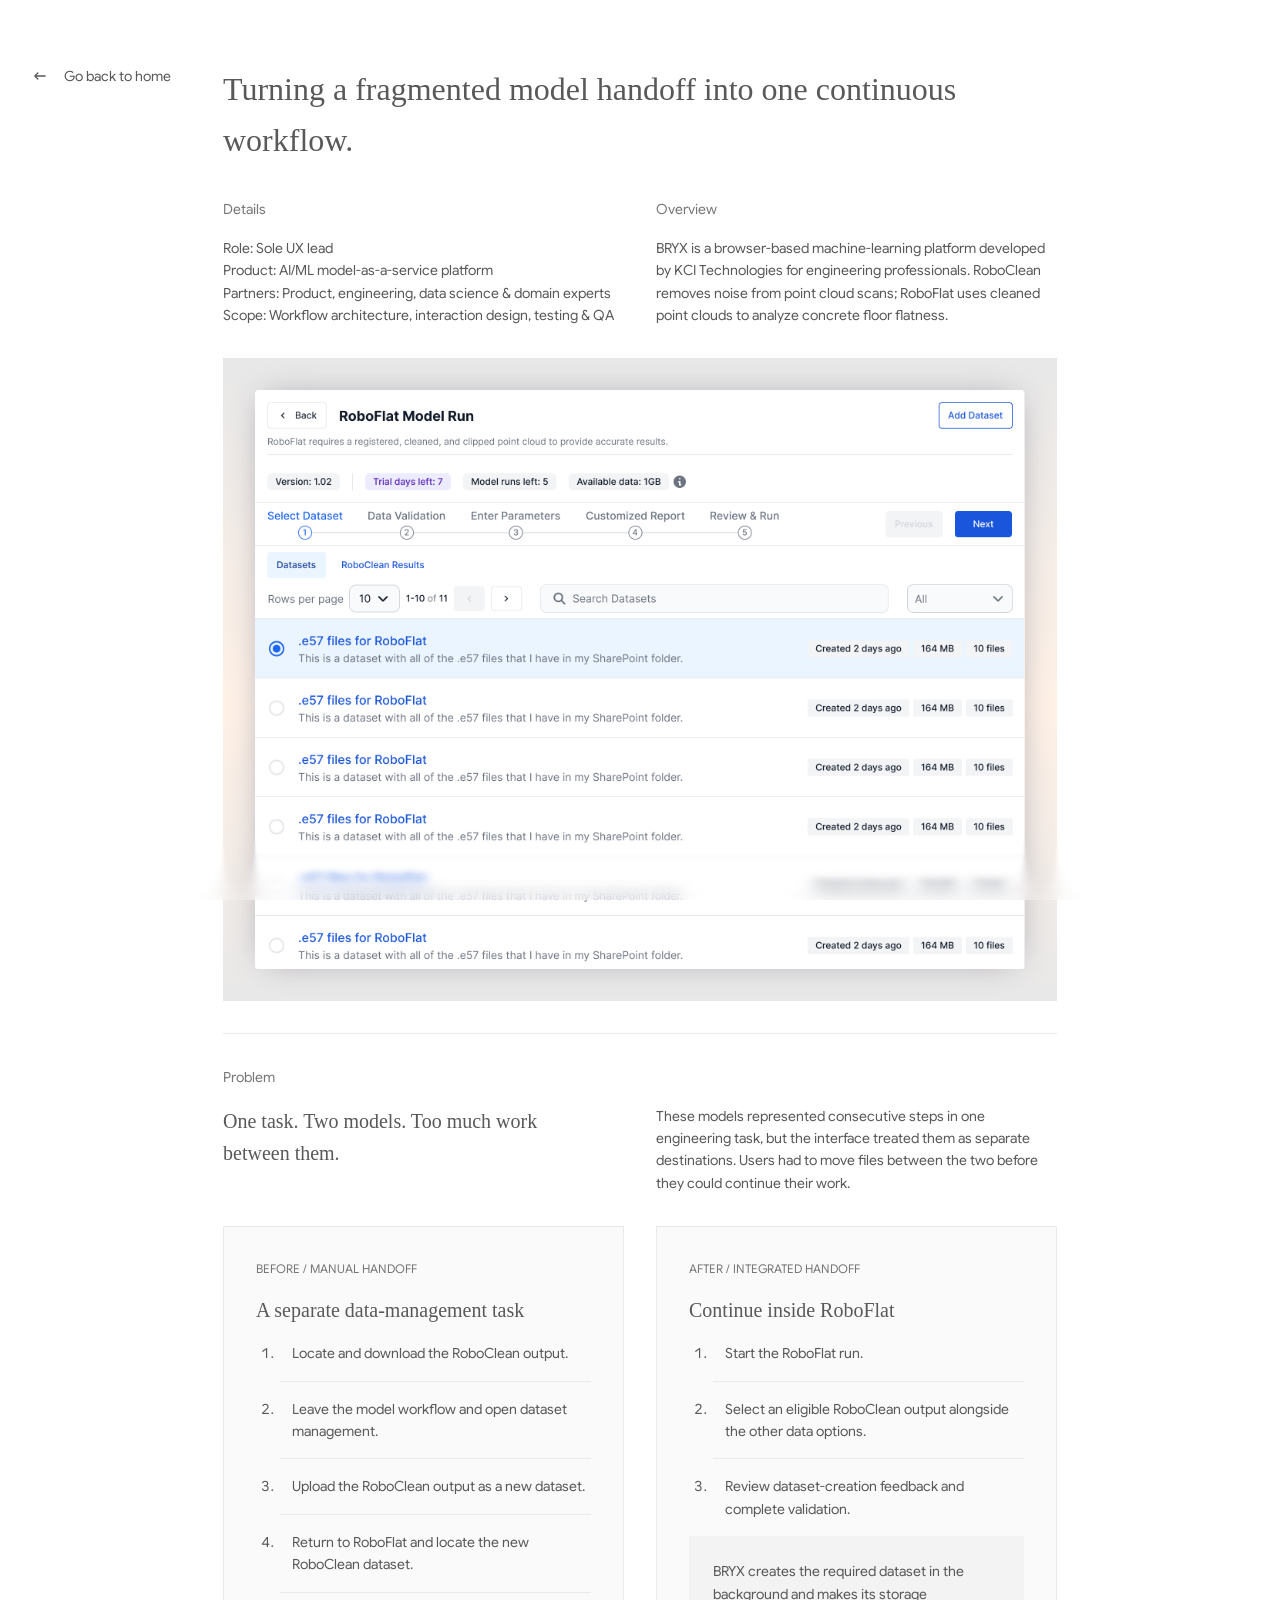
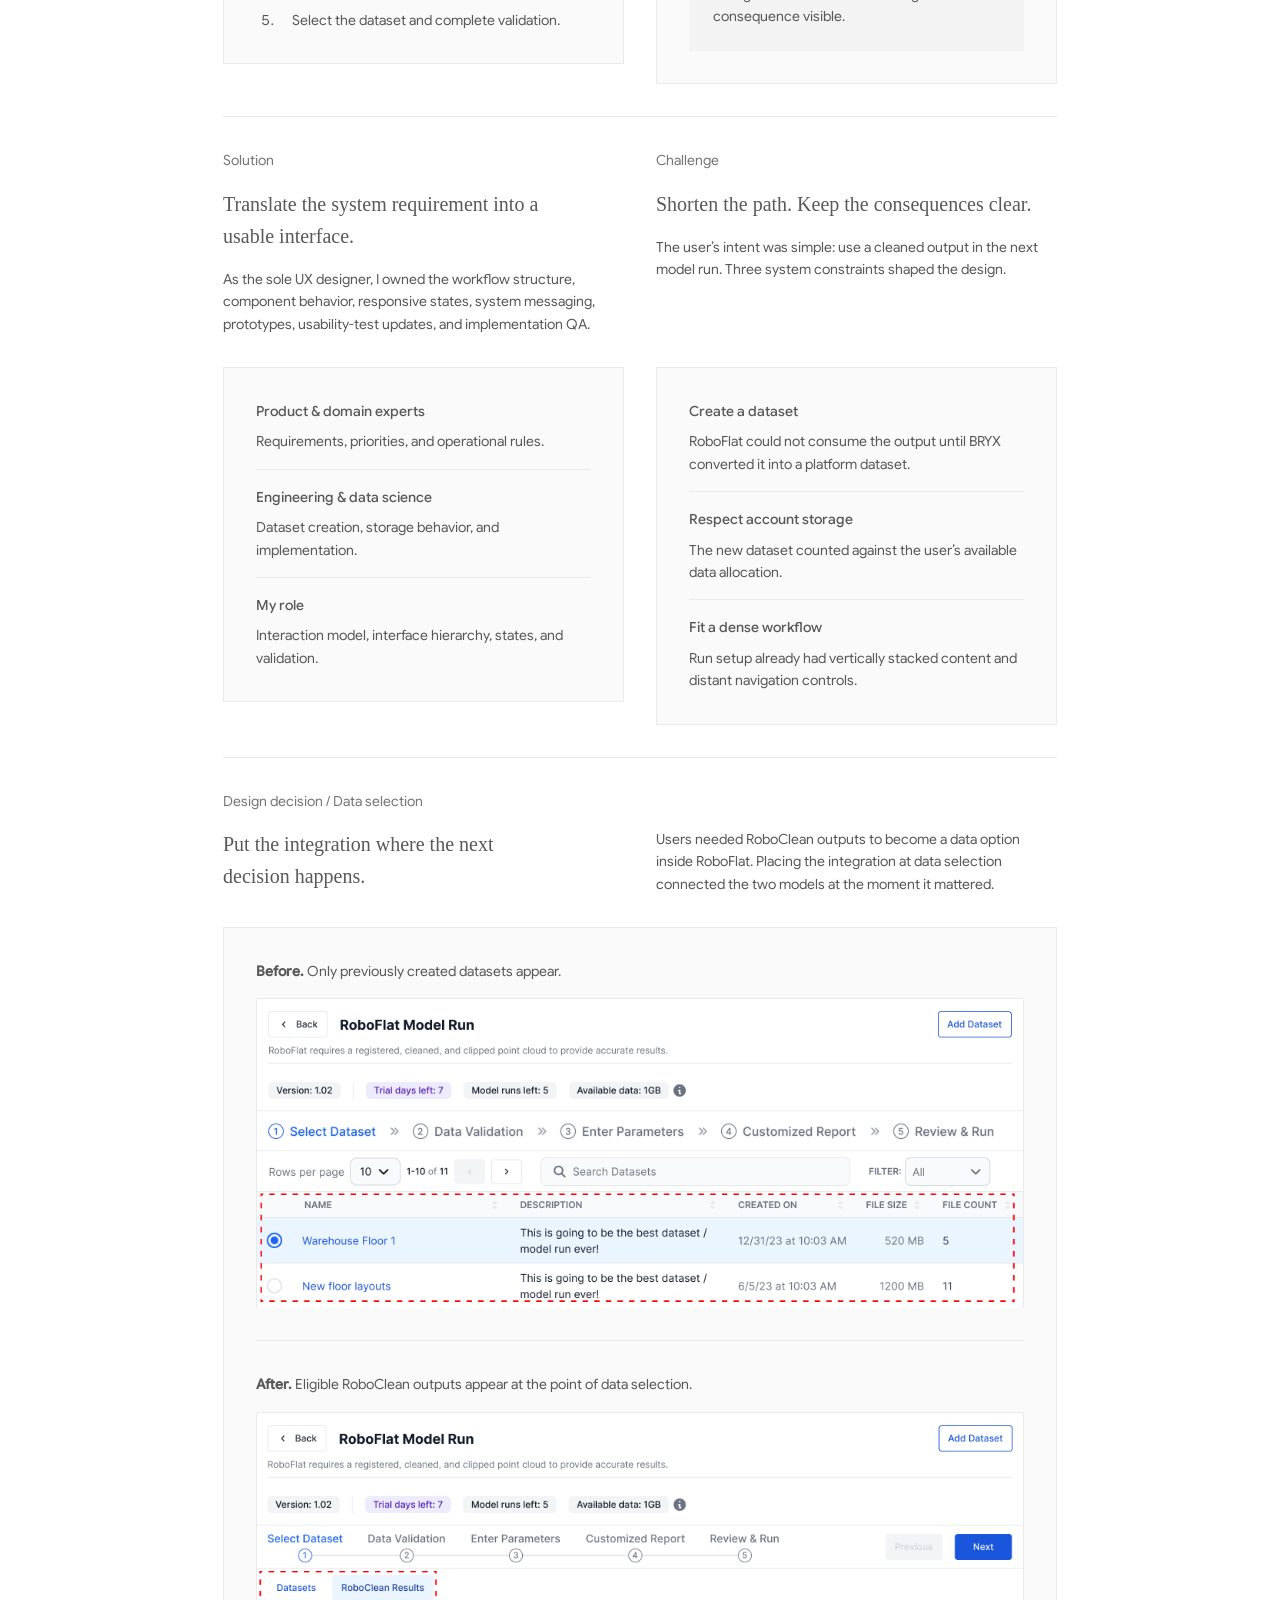
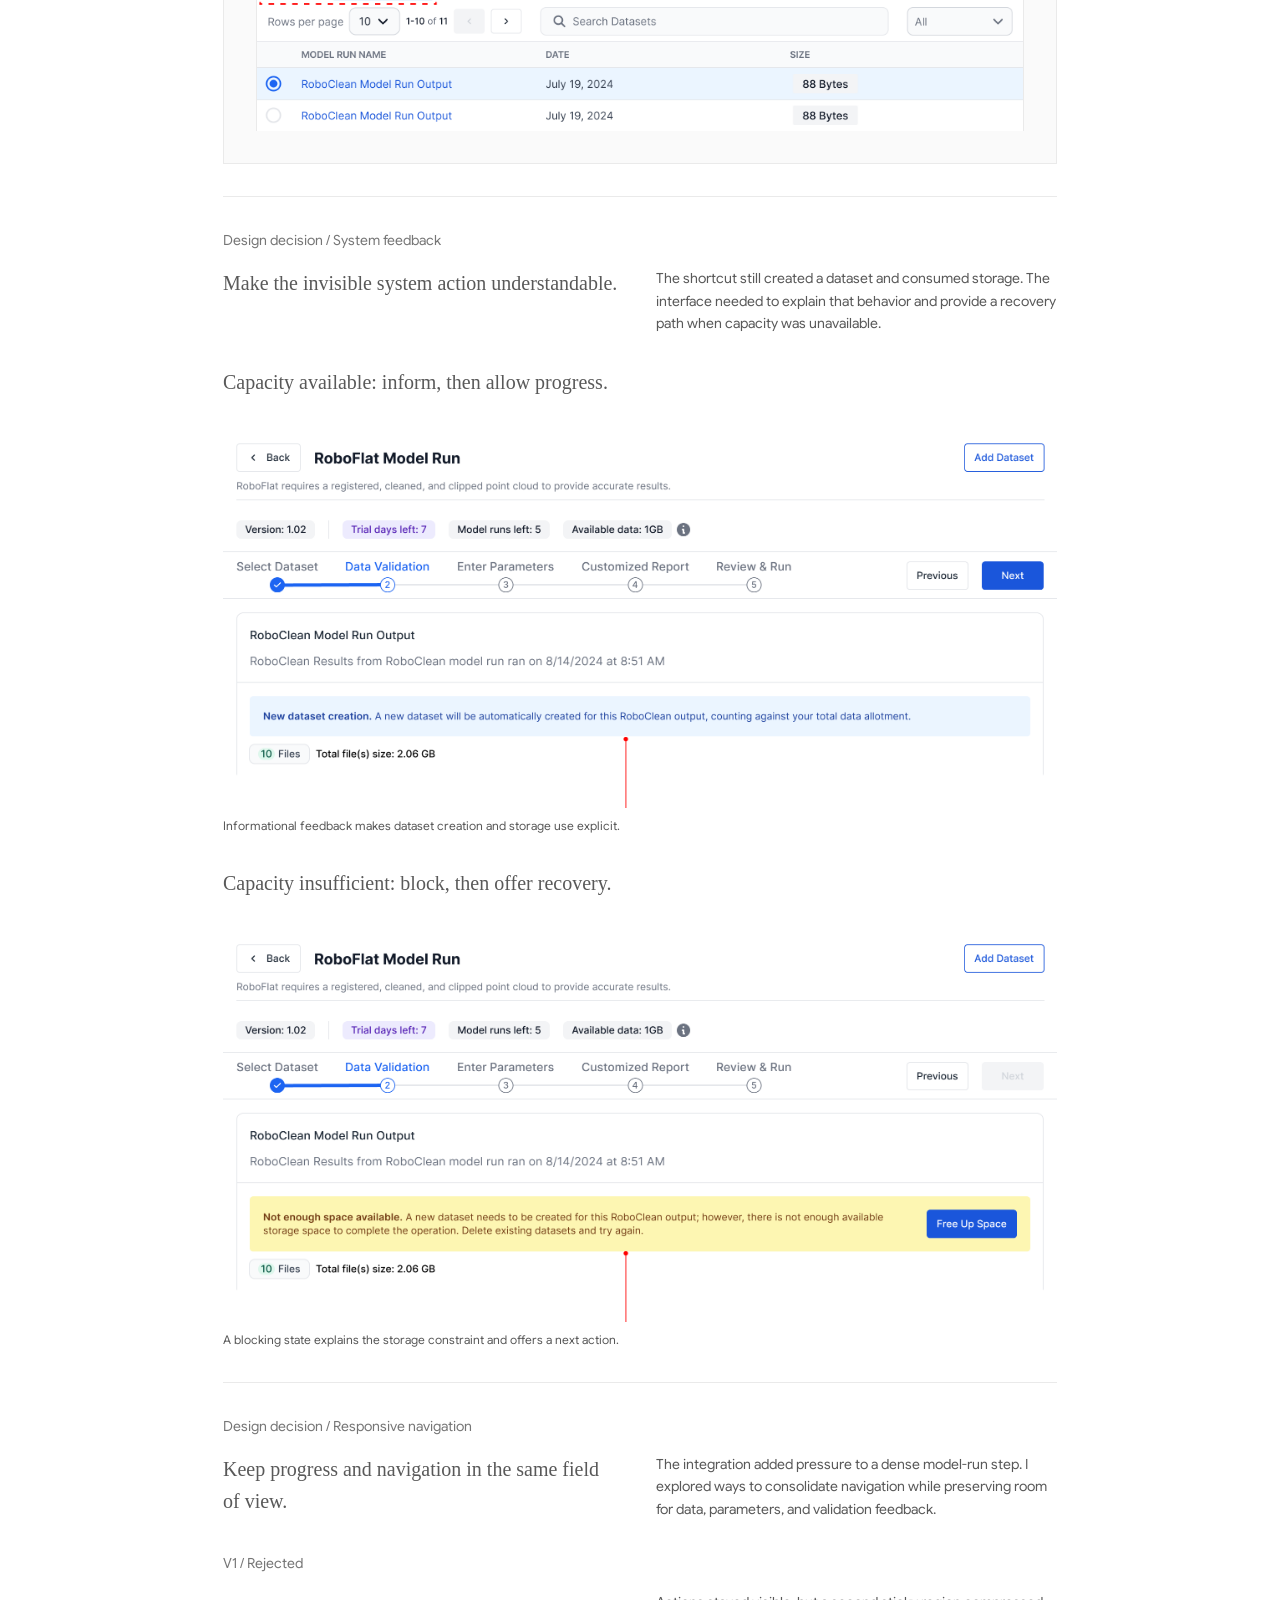
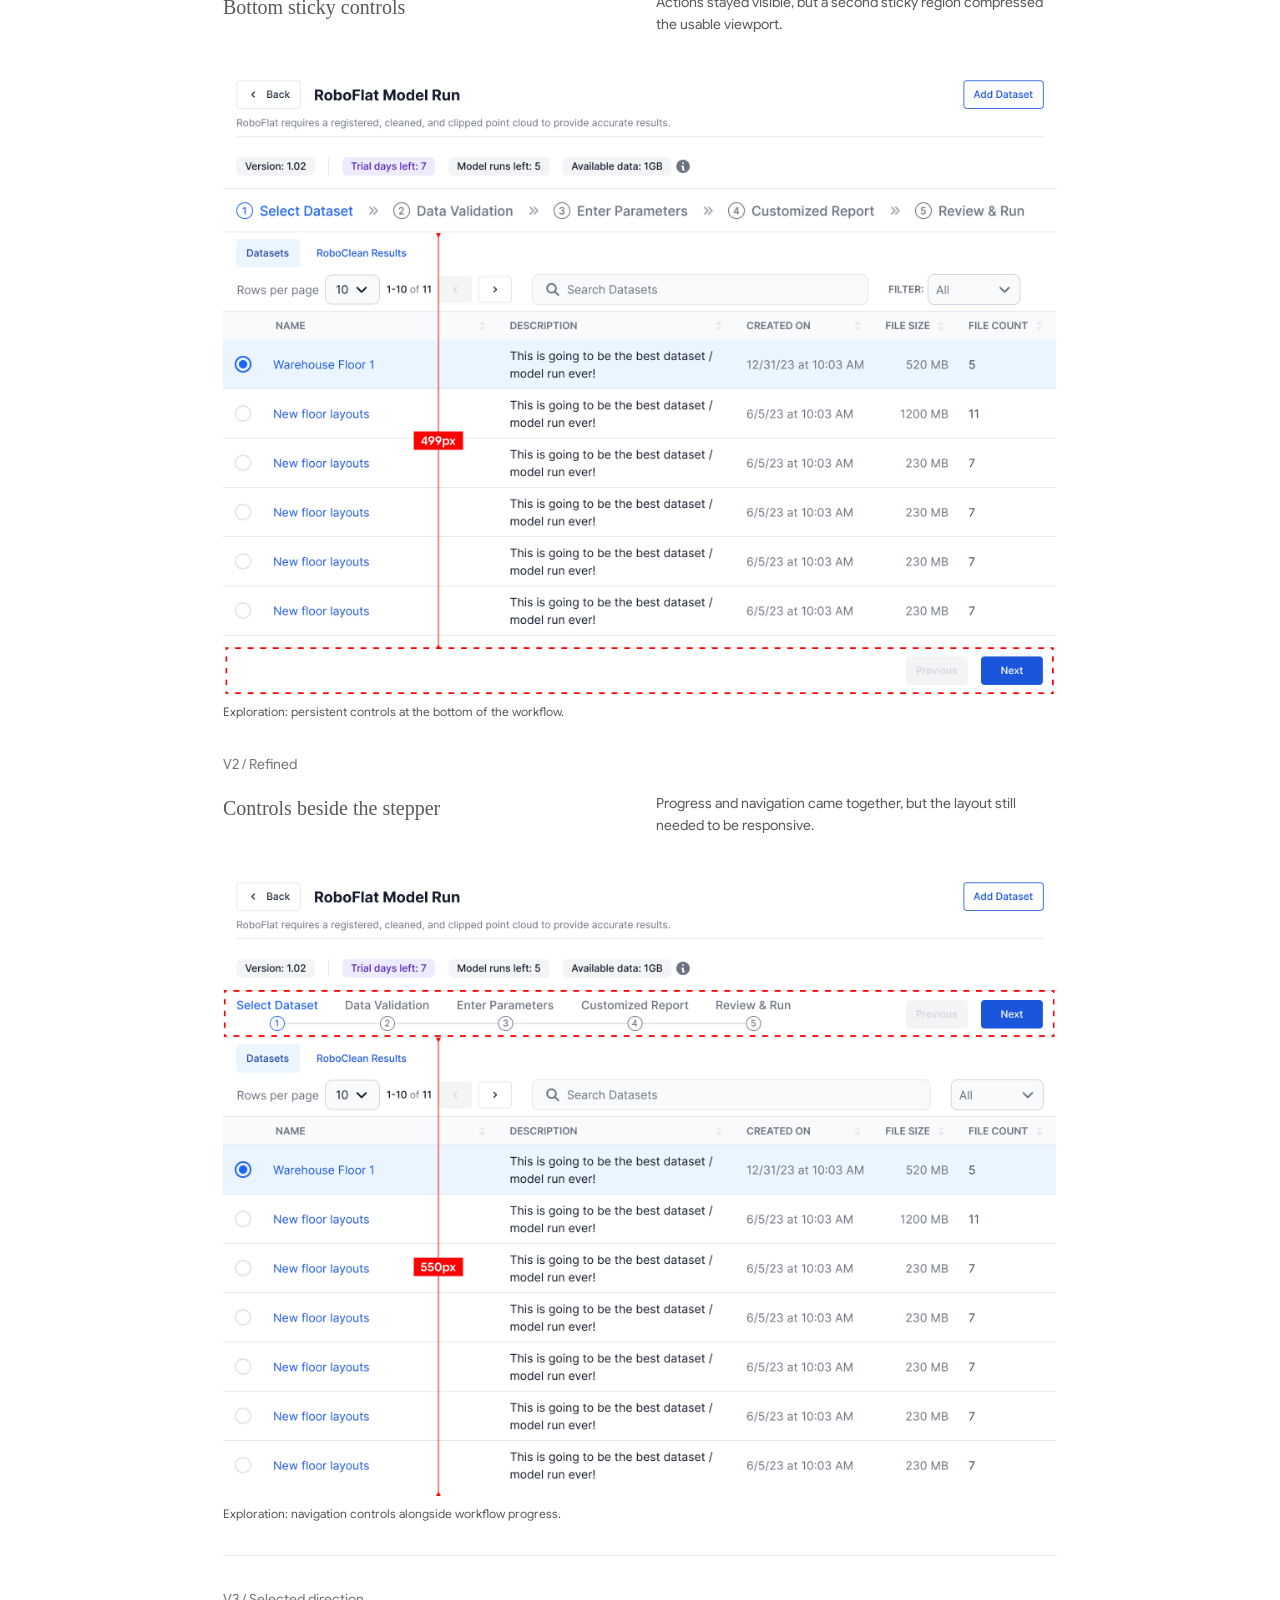
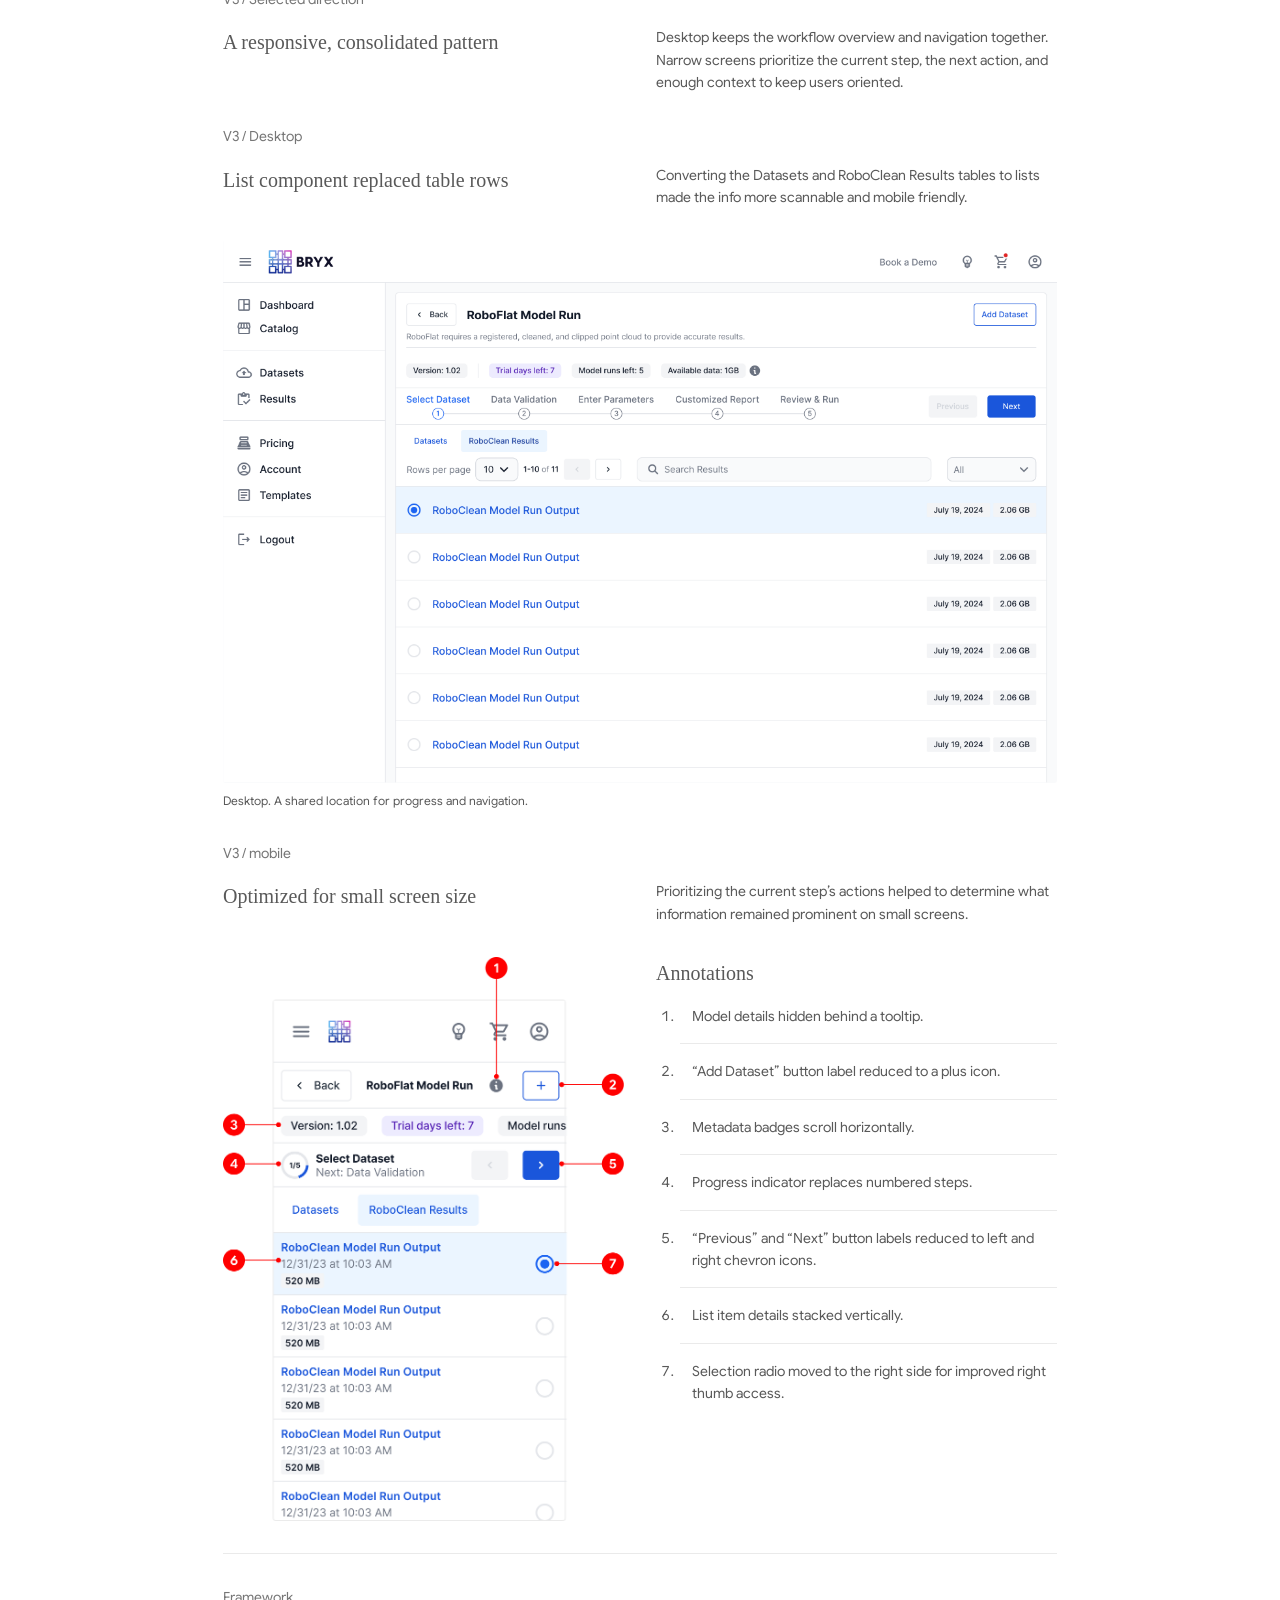
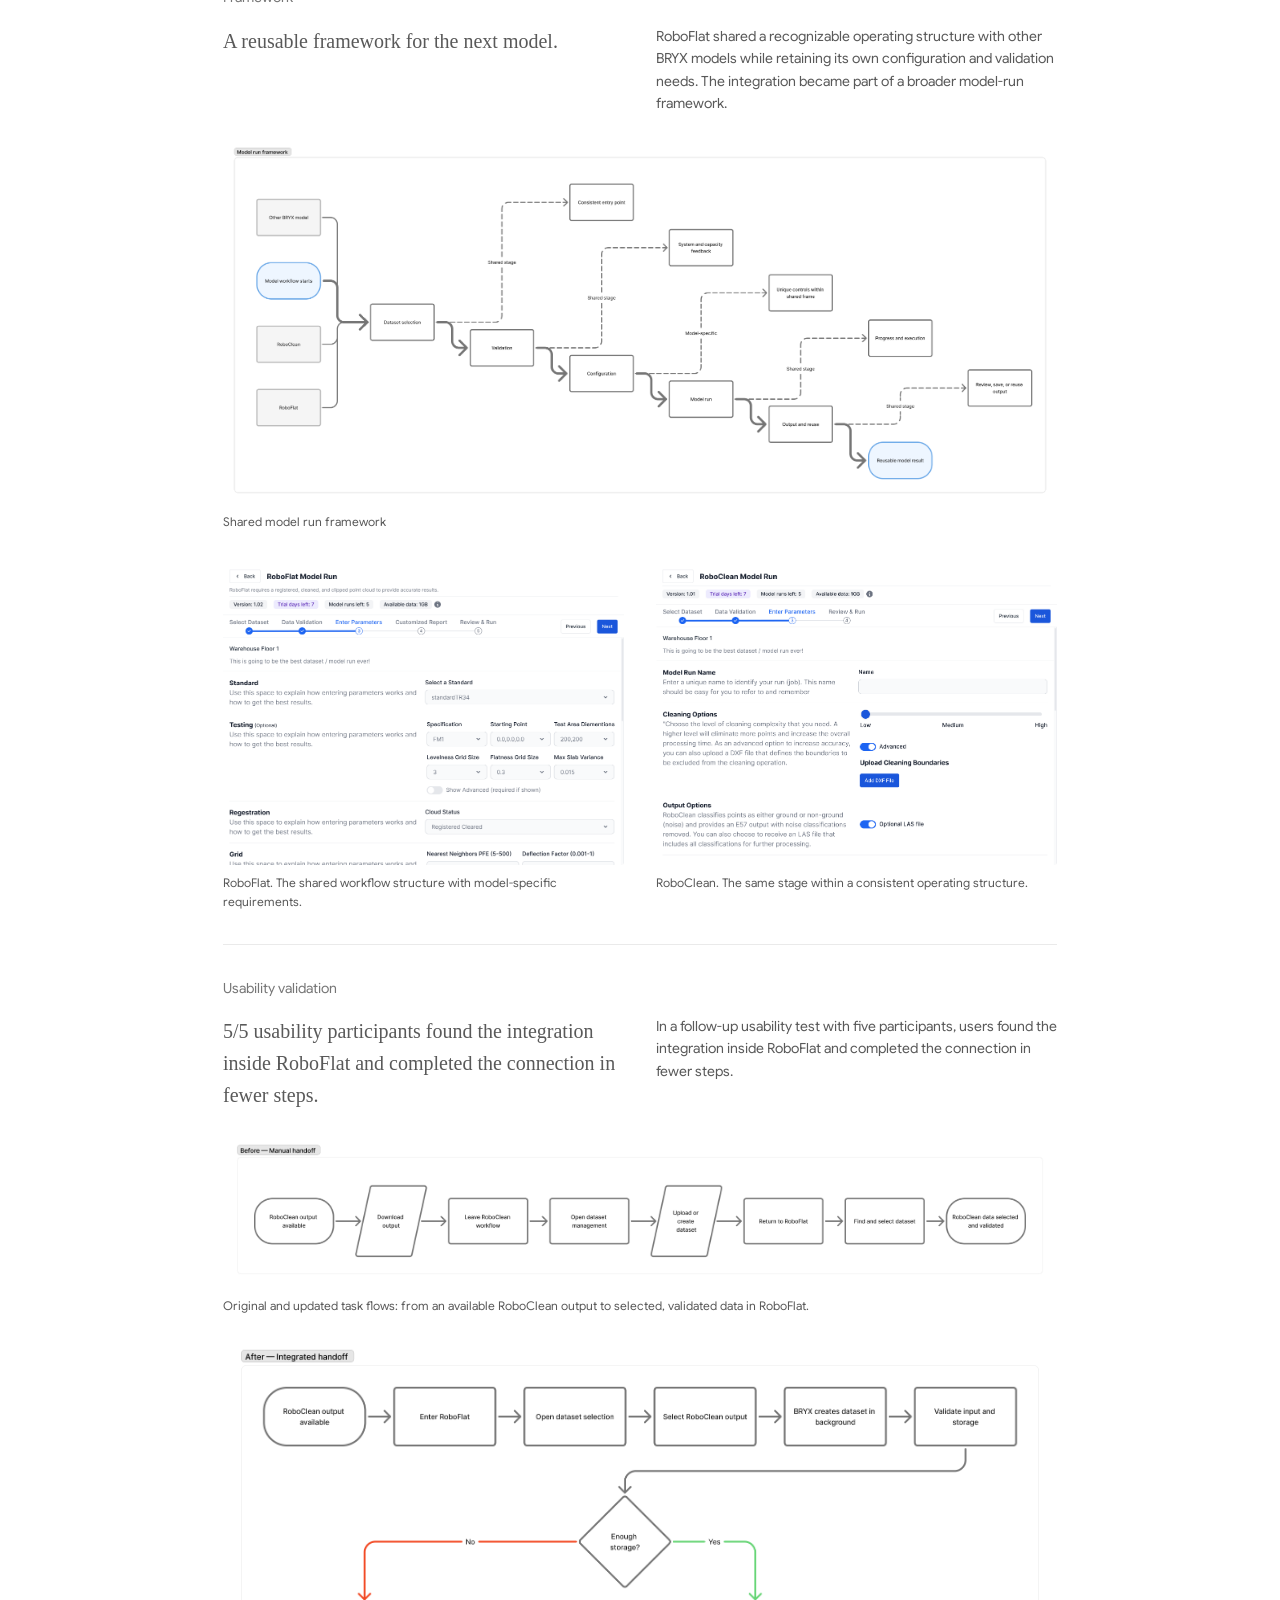
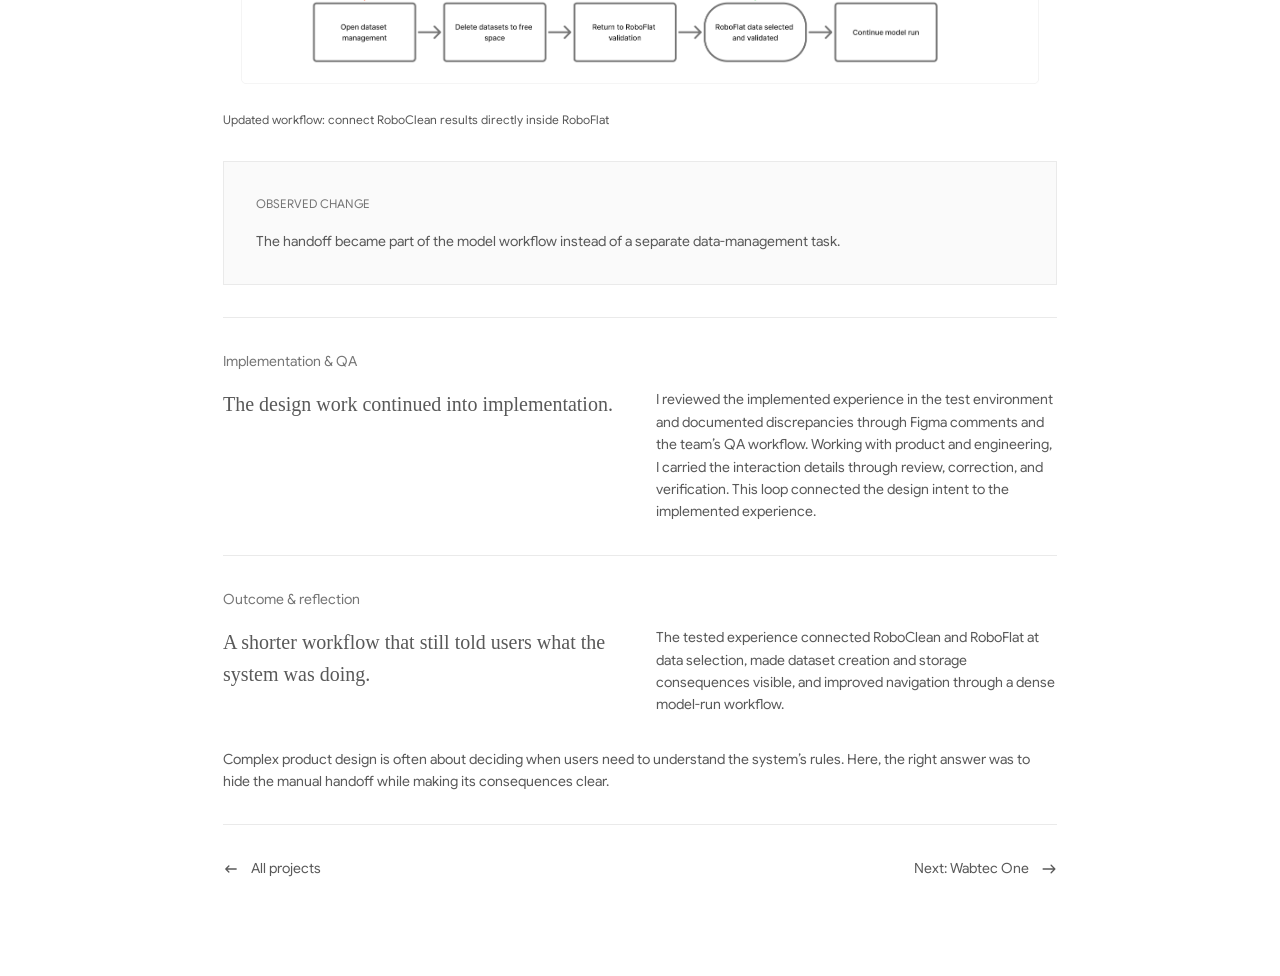
==== commit 44e2ebe2: "Match BRYX Data Selection media composition to Figma" ====
--- a/bryx_maas_platform.html
+++ b/bryx_maas_platform.html
@@ -7,6 +7,7 @@
   <meta name="theme-color" content="#ffffff">
   <title>BRYX — AI &amp; ML workflow design — Isaac Vendryes</title>
   <link rel="stylesheet" href="styles.css">
+  <link rel="stylesheet" href="bryx-media.css">
   <script src="site.js" defer></script>
 </head>
 <body class="case">
@@ -132,16 +133,19 @@
 <p class="">Users needed RoboClean outputs to become a data option inside RoboFlat. Placing the integration at data selection connected the two models at the moment it mattered.</p>
 </div>
 </div>
-<figure class="figure ">
+<div class="bryx-data-selection-media">
+<figure class="figure">
+<figcaption><strong>Before.</strong> Only previously created datasets appear.</figcaption>
 <a class="image-link" href="img/bryx_data_selection_before.png" data-lightbox aria-label="Enlarge Before. Only previously created datasets appear."><img src="img/bryx_data_selection_before.png" width="1998" height="804" alt="Before. Only previously created datasets appear." loading="lazy" decoding="async">
 </a>
-<figcaption>Before. Only previously created datasets appear.</figcaption>
-</figure>
-<figure class="figure ">
+</figure>
+<div class="bryx-data-selection-divider" aria-hidden="true"></div>
+<figure class="figure">
+<figcaption><strong>After.</strong> Eligible RoboClean outputs appear at the point of data selection.</figcaption>
 <a class="image-link" href="img/bryx_data_selection_after.png" data-lightbox aria-label="Enlarge After. Eligible RoboClean outputs appear at the point of data selection."><img src="img/bryx_data_selection_after.png" width="1998" height="826" alt="After. Eligible RoboClean outputs appear at the point of data selection." loading="lazy" decoding="async">
 </a>
-<figcaption>After. Eligible RoboClean outputs appear at the point of data selection.</figcaption>
-</figure>
+</figure>
+</div>
 </section>
 <section class="case-section">
 <p class="eyebrow">Design decision / System feedback</p>
--- a/styles.css
+++ b/styles.css
@@ -135,6 +135,78 @@
 .gallery-controls .icon { width: 24px; height: 24px; }
 .gallery-controls button:hover { background: #f0f0f0; }
 .gallery-controls button:disabled { opacity: .3; cursor: default; }
+/* Wabtec “A guided start” composition — Figma 56:25607 only. */
+.wabtec-search-media { min-width: 0; display: grid; gap: 32px; padding-block: 32px; border: 1px solid var(--line); background: var(--panel); }
+.wabtec-search-media > .figure { display: flex; flex-direction: column; gap: 16px; padding-inline: 32px; }
+.wabtec-search-media > .figure > figcaption { margin: 0; min-height: 22px; }
+.wabtec-search-media > .figure > .image-link { aspect-ratio: 768 / 499; overflow: hidden; border-radius: 3px; }
+.wabtec-search-media > .figure > .image-link img { width: 100%; height: 100%; object-fit: cover; }
+.wabtec-search-media .gallery-track { padding: 0 0 0 32px; scroll-padding-left: 32px; scrollbar-width: none; }
+.wabtec-search-media .gallery-track::-webkit-scrollbar { display: none; }
+.wabtec-search-media .gallery-track > .figure { flex: 0 0 317px; }
+.wabtec-search-media .gallery-controls { margin-top: 32px; padding-right: 32px; }
+.wabtec-search-media .gallery-controls button { border-radius: 3px; }
+/* Remaining Wabtec media: opt-in geometry, with Figma-specific variations. */
+.wabtec-intro-hero .image-link { aspect-ratio: 834 / 542; }
+.wabtec-intro-hero img { height: 100%; object-fit: contain; }
+.wabtec-media-frame { min-width: 0; display: grid; gap: 32px; padding: 32px 0; border: 1px solid var(--line); background: var(--panel); }
+.panel.wabtec-media-frame { padding: 32px 0; }
+.wabtec-media-frame > * + * { margin-top: 0; }
+.wabtec-media-frame > p, .wabtec-media-frame > .figure { padding-inline: 32px; }
+.wabtec-media-frame > .figure > .image-link { aspect-ratio: 768 / 499; overflow: hidden; border-radius: 3px; }
+.wabtec-media-frame > .figure > .image-link img { width: 100%; height: 100%; object-fit: contain; }
+.wabtec-media-frame > .eyebrow { min-height: 20px; }
+.wabtec-media-divider { height: 1px; margin-inline: 32px; background: var(--line); }
+.wabtec-media-carousel .gallery-track { padding: 0 0 0 32px; scroll-padding-left: 32px; scrollbar-width: none; }
+.wabtec-media-carousel .gallery-track::-webkit-scrollbar { display: none; }
+.wabtec-media-carousel .gallery-track > .figure { flex: 0 0 317px; }
+.wabtec-media-carousel .gallery-track .image-link { height: 207px; overflow: hidden; border-radius: 3px; }
+.wabtec-media-carousel .gallery-track .image-link img { width: 100%; height: 100%; object-fit: contain; }
+.wabtec-media-carousel .gallery-controls { margin-top: 32px; padding-right: 32px; }
+.wabtec-media-carousel .gallery-controls button { border-radius: 3px; }
+.wabtec-intro-carousel .gallery-track { padding-left: 0; scroll-padding-left: 0; }
+.wabtec-answer-media > .figure { display: flex; flex-direction: column; gap: 32px; }
+.wabtec-answer-media > .figure > figcaption { margin: 0; min-height: 22px; }
+.wabtec-answer-media > .figure > .image-link, .wabtec-answer-media > .figure > .image-link img { border-radius: 0; }
+.wabtec-answer-media > .figure > .image-link img { object-fit: cover; }
+.wabtec-answer-media .gallery-track > .figure:nth-child(2) .image-link { position: relative; }
+.wabtec-answer-media .gallery-track > .figure:nth-child(2) img { position: absolute; top: .34%; height: 99.7%; object-fit: fill; }
+.wabtec-diagram-carousel .flow-track li { display: flex; align-items: center; justify-content: center; height: 86px; padding: 32px; border-color: #dbdbdb; border-radius: 3px; white-space: nowrap; }
+.wabtec-knowledge-media .flow-track li { height: 106px; white-space: normal; }
+.wabtec-knowledge-media .flow-track li:nth-child(1), .wabtec-knowledge-media .flow-track li:nth-child(4) { width: 170px; }
+.wabtec-knowledge-media .flow-track li:nth-child(2), .wabtec-knowledge-media .flow-track li:nth-child(6) { width: 150px; }
+.wabtec-knowledge-media .flow-track li:nth-child(3) { width: 184px; }
+.wabtec-knowledge-media .flow-track li:nth-child(5) { width: 220px; }
+.wabtec-knowledge-media .flow-track li:nth-child(2), .wabtec-knowledge-media .flow-track li:nth-child(4) { padding-inline: 16px; white-space: nowrap; }
+.wabtec-sme-media, .wabtec-escalation-media { gap: 24px; background: #f9f9f9; }
+.wabtec-sme-media .flow-track li:nth-child(1) { width: 169px; }
+.wabtec-sme-media .flow-track li:nth-child(2) { width: 127px; }
+.wabtec-sme-media .flow-track li:nth-child(3) { width: 144px; }
+.wabtec-sme-media .flow-track li:nth-child(4) { width: 190px; }
+.wabtec-sme-media .flow-track li:nth-child(5) { width: 118px; }
+.wabtec-sme-media .flow-track li:nth-child(6) { width: 156px; }
+.wabtec-escalation-media .flow-track li:nth-child(1) { width: 190px; }
+.wabtec-escalation-media .flow-track li:nth-child(2), .wabtec-escalation-media .flow-track li:nth-child(3) { width: 129px; }
+.wabtec-escalation-media .flow-track li:nth-child(4) { width: 139px; }
+.wabtec-escalation-media .flow-track li:nth-child(5) { width: 143px; }
+.wabtec-escalation-media .flow-track li:nth-child(6) { width: 214px; }
+.wabtec-sme-media .gallery-controls, .wabtec-escalation-media .wabtec-diagram-carousel .gallery-controls { margin-top: 24px; }
+.wabtec-escalation-media > .wabtec-media-divider { margin-block: 8px; }
+.wabtec-escalation-media > .figure > .image-link { aspect-ratio: 768 / 501; border: 1px solid var(--line); border-radius: 5.5px; }
+.wabtec-escalation-media > .figure img { border-radius: 5.5px; }
+.wabtec-escalation-media .gallery-track > .figure:nth-child(-n+2) .image-link, .wabtec-escalation-media .gallery-track > .figure:nth-child(-n+2) img { border-radius: 5.5px; }
+.wabtec-escalation-media .gallery-track > .figure:nth-child(2) .image-link { border: 1px solid var(--line); }
+.wabtec-theme-media { display: grid; gap: 24px; background: #f9f9f9; overflow: hidden; }
+.wabtec-theme-media > * + * { margin-top: 0; }
+.wabtec-theme-media > .columns { gap: 24px; width: calc(100% + 2px); }
+.wabtec-theme-media .figure { display: flex; flex-direction: column; gap: 16px; }
+.wabtec-theme-media figcaption { margin: 0; }
+.wabtec-theme-media .image-link { aspect-ratio: 373 / 242.448; overflow: hidden; border-radius: 3px; }
+.wabtec-theme-media img { width: 100%; height: 100%; object-fit: fill; }
+@media (max-width: 599px) {
+  .panel.wabtec-theme-media { padding: 32px; }
+  .wabtec-theme-media > .columns { width: 100%; }
+}
 .flow-track { list-style: none; margin: 0; align-items: center; gap: 56px; }
 .flow-track li { flex: 0 0 auto; position: relative; border: 1px solid var(--line); padding: 28px 24px; background: #fff; font-size: 12px; scroll-snap-align: start; }
 .flow-track li + li::before { content: ""; position: absolute; left: -41px; top: calc(50% - 12px); width: 24px; height: 24px; background: url("icons/east.svg") center / contain no-repeat; }
--- a/bryx-media.css
+++ b/bryx-media.css
@@ -0,0 +1,41 @@
+/* BRYX Data Selection only — Figma 1:181. */
+.bryx-data-selection-media {
+  min-width: 0;
+  display: grid;
+  gap: 32px;
+  padding: 32px;
+  border: 1px solid var(--line);
+  background: var(--panel);
+}
+.bryx-data-selection-media > .figure {
+  display: flex;
+  flex-direction: column;
+  gap: 16px;
+}
+.bryx-data-selection-media figcaption {
+  margin: 0;
+  font-size: 14px;
+  line-height: 1.6;
+}
+.bryx-data-selection-media figcaption strong { font-weight: 600; }
+.bryx-data-selection-media .image-link {
+  position: relative;
+  aspect-ratio: 768 / 310;
+  overflow: hidden;
+  border: 1px solid var(--line);
+  border-bottom: 0;
+  border-radius: 3px 3px 0 0;
+}
+.bryx-data-selection-media > .figure:last-child .image-link { aspect-ratio: 768 / 319; }
+.bryx-data-selection-media .image-link img {
+  position: absolute;
+  inset: 0;
+  width: 100%;
+  height: 100%;
+  object-fit: cover;
+  border-radius: 0;
+}
+.bryx-data-selection-media > .bryx-data-selection-divider {
+  height: 1px;
+  background: var(--line);
+}
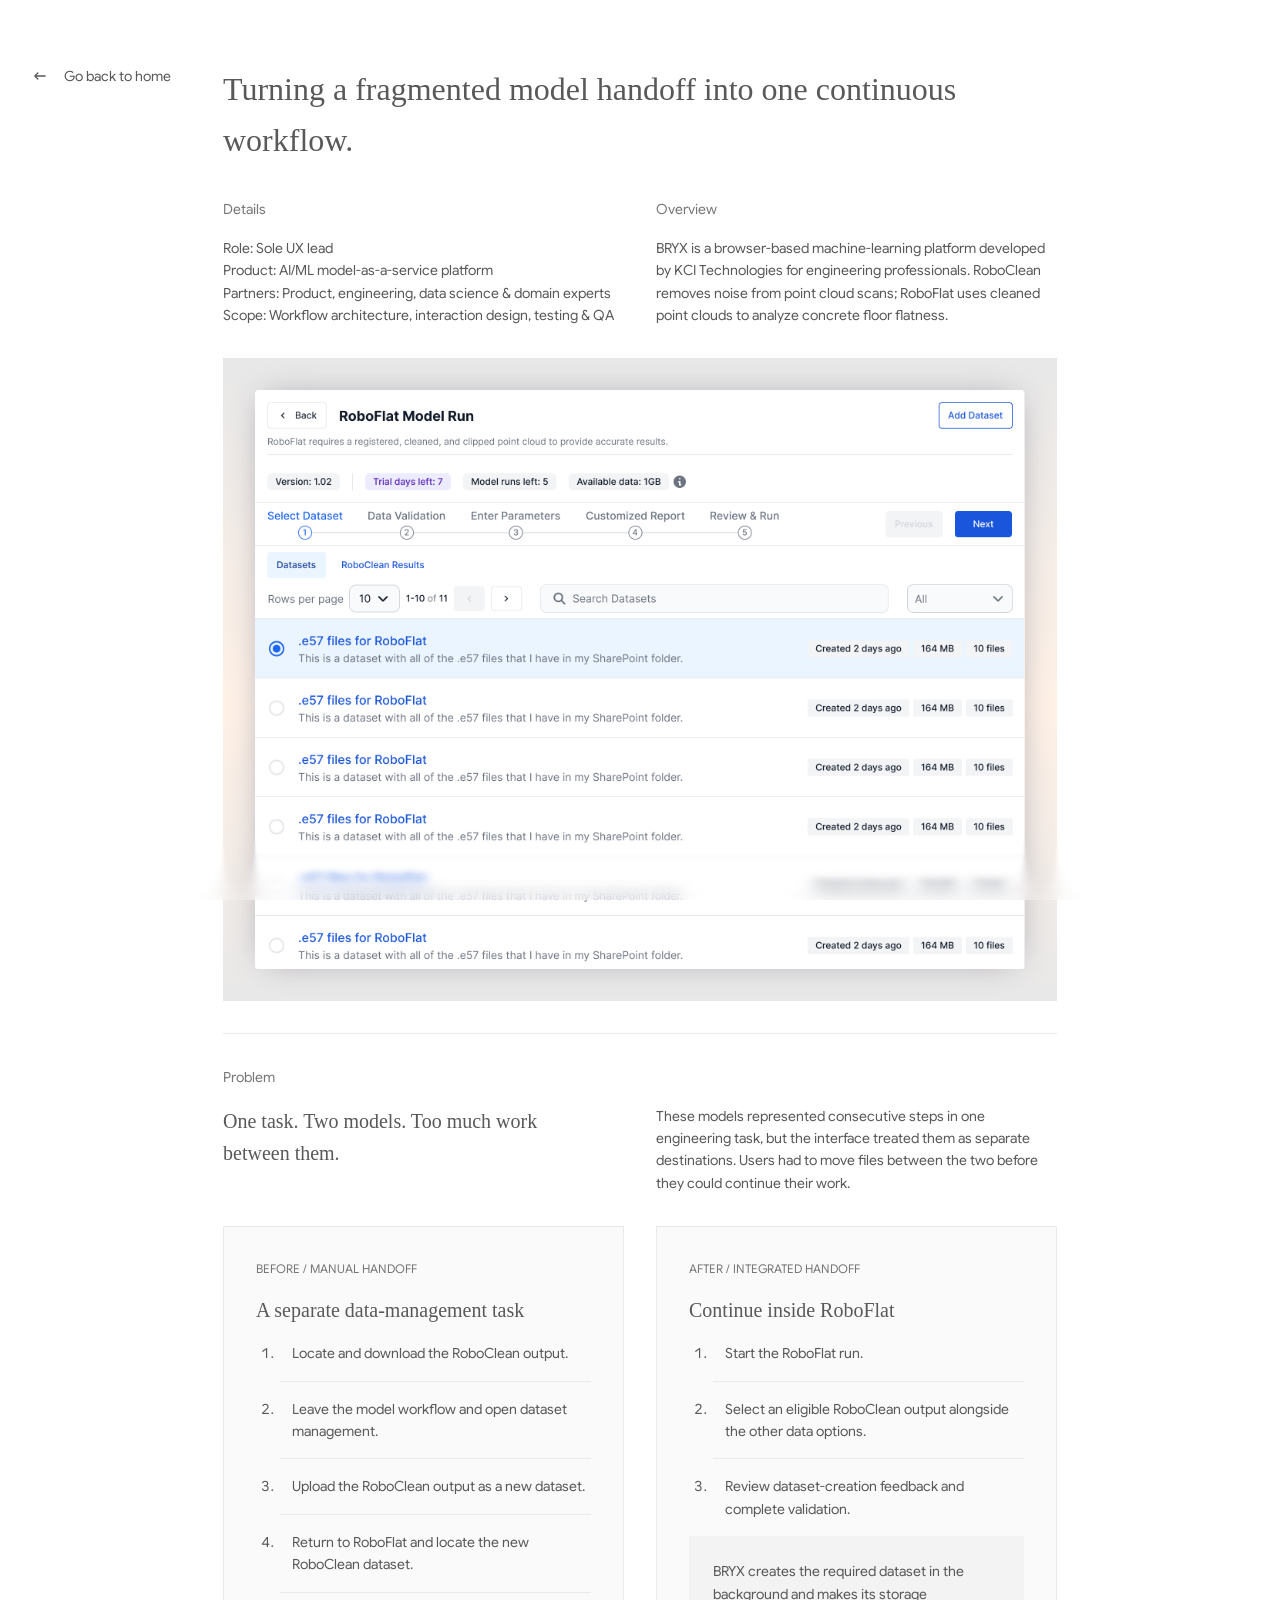
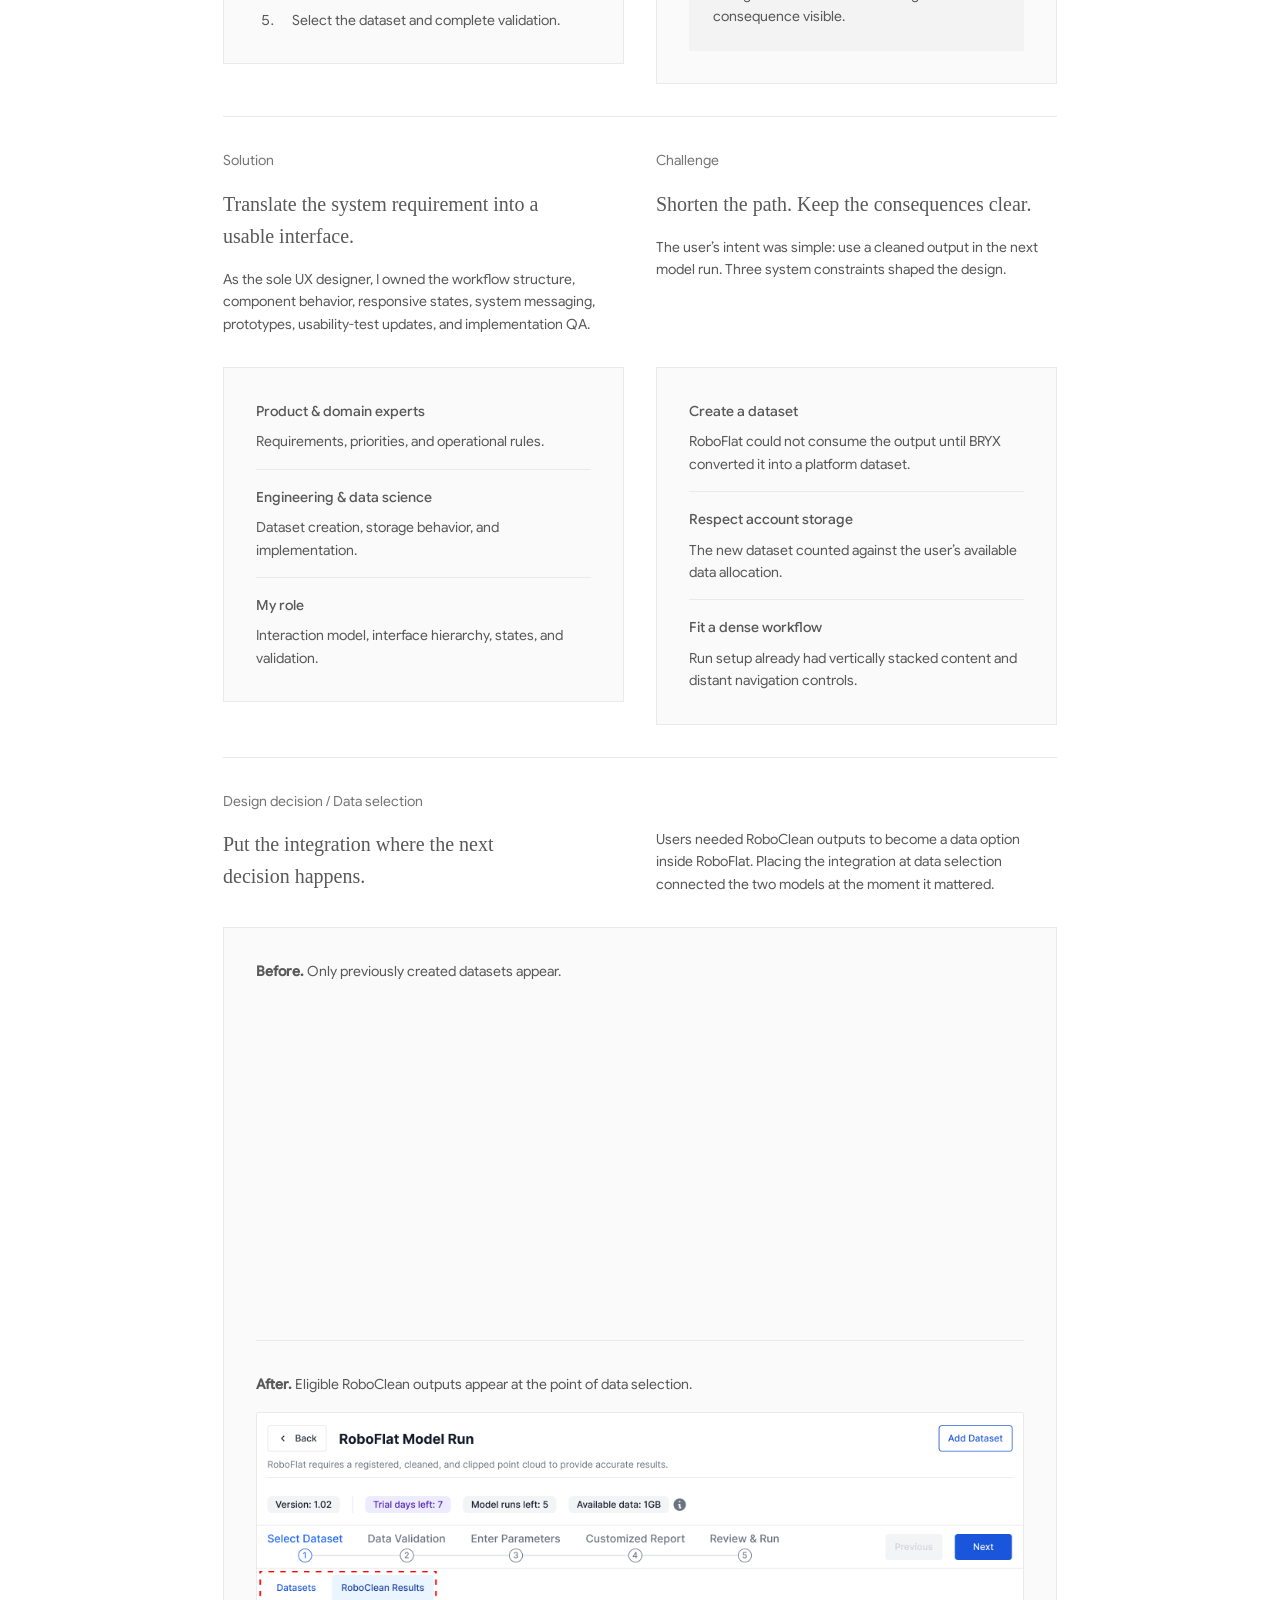
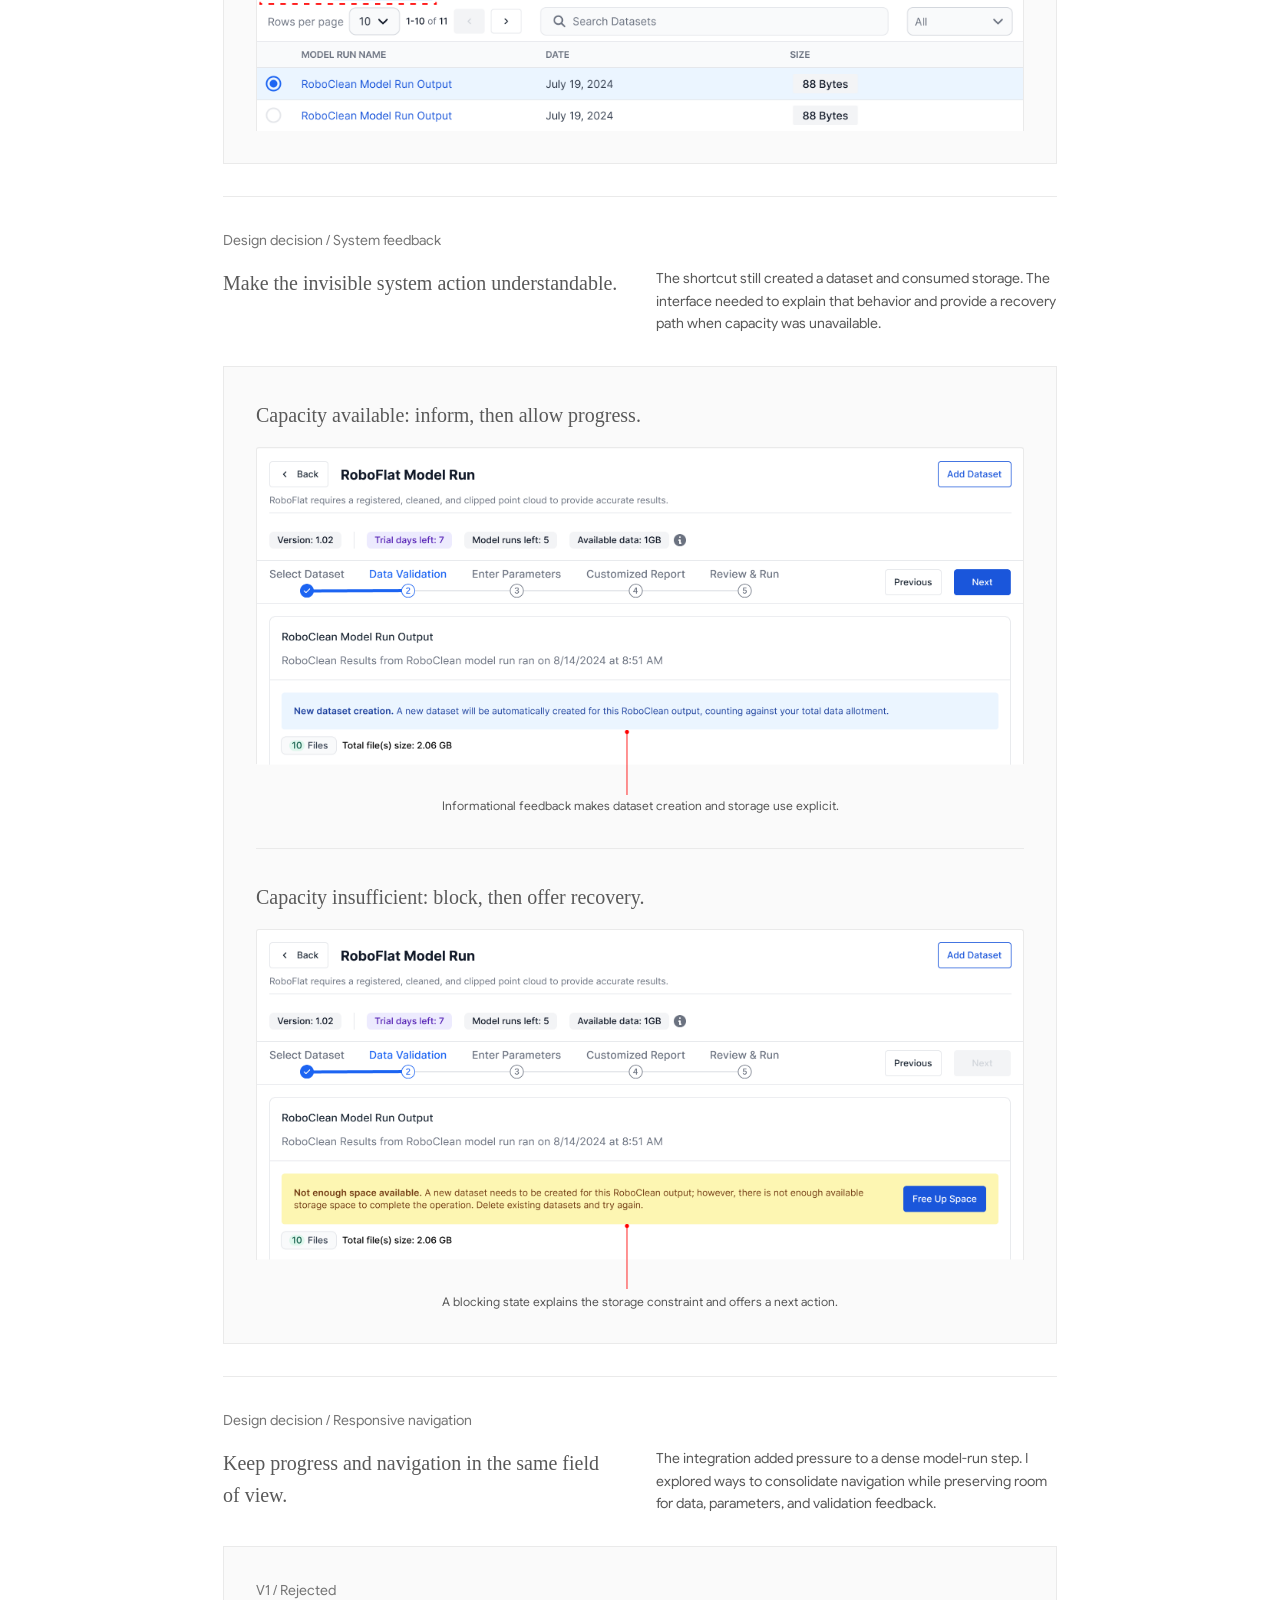
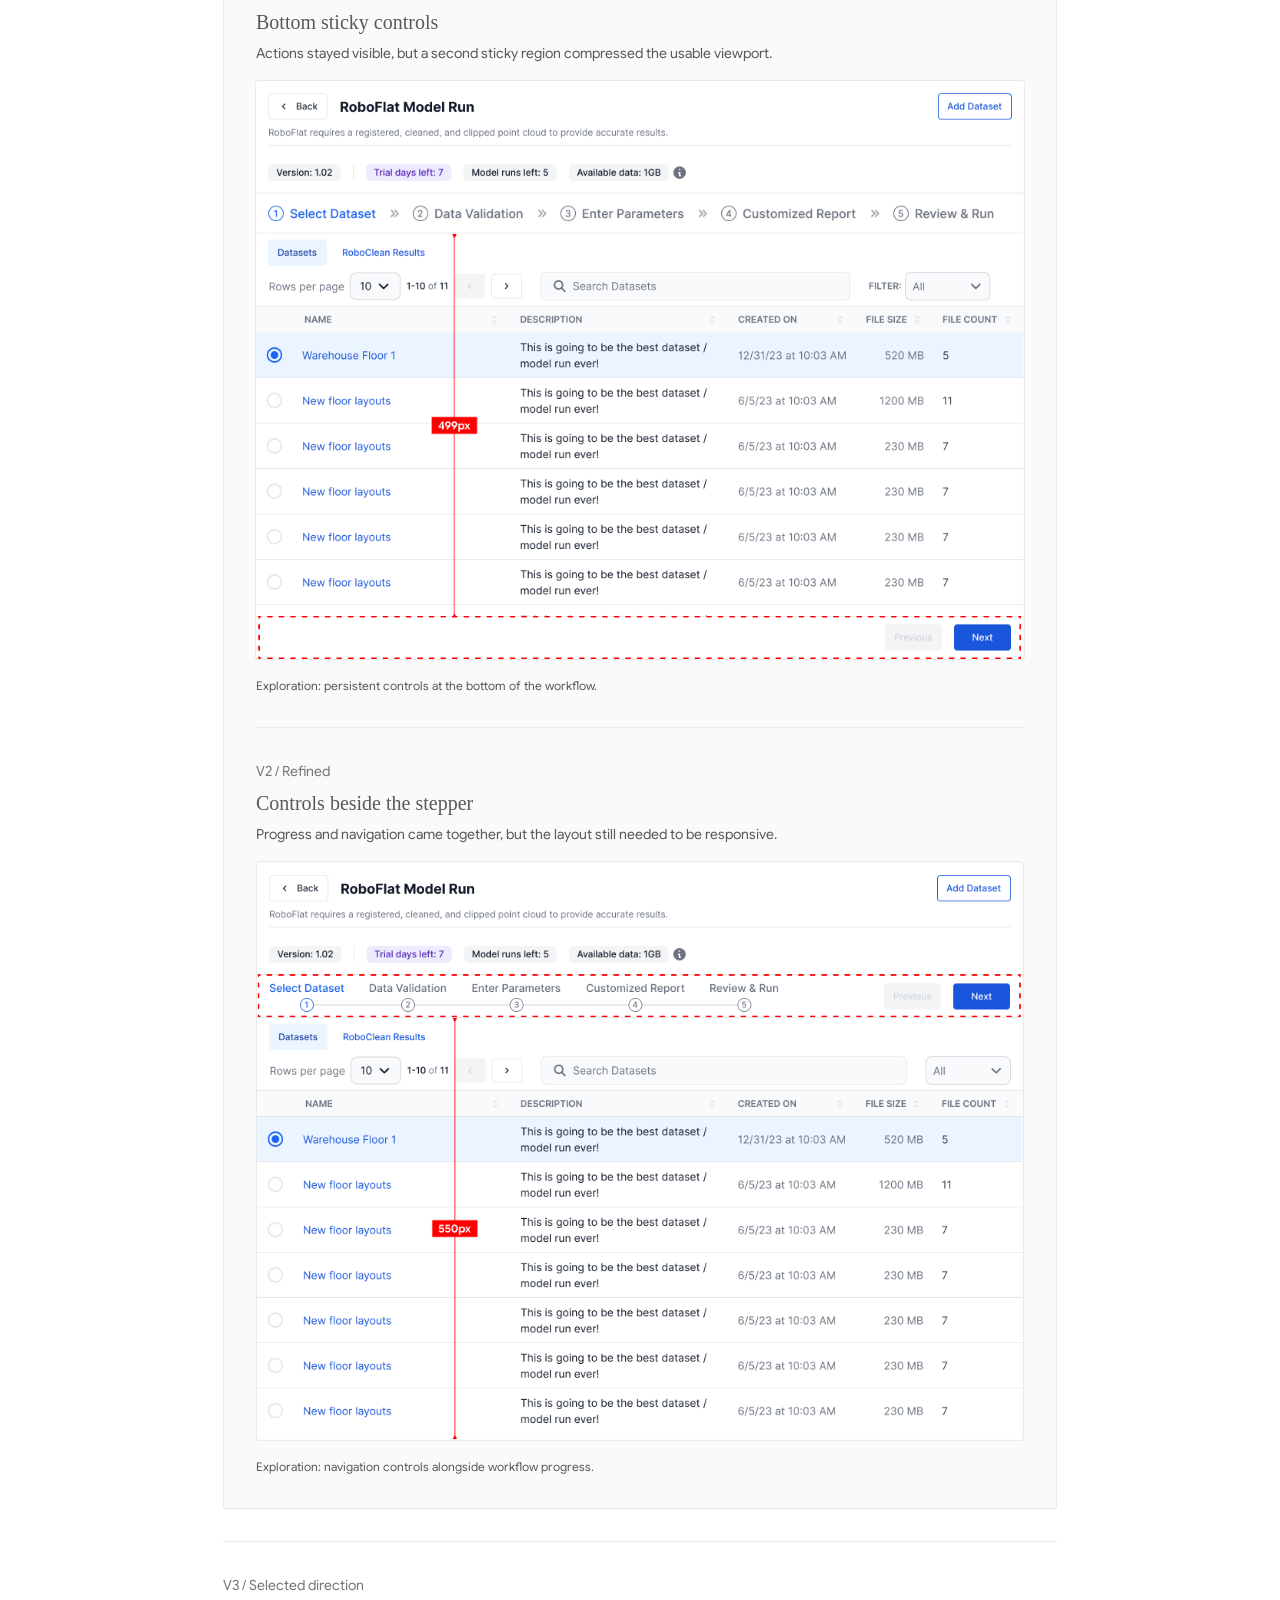
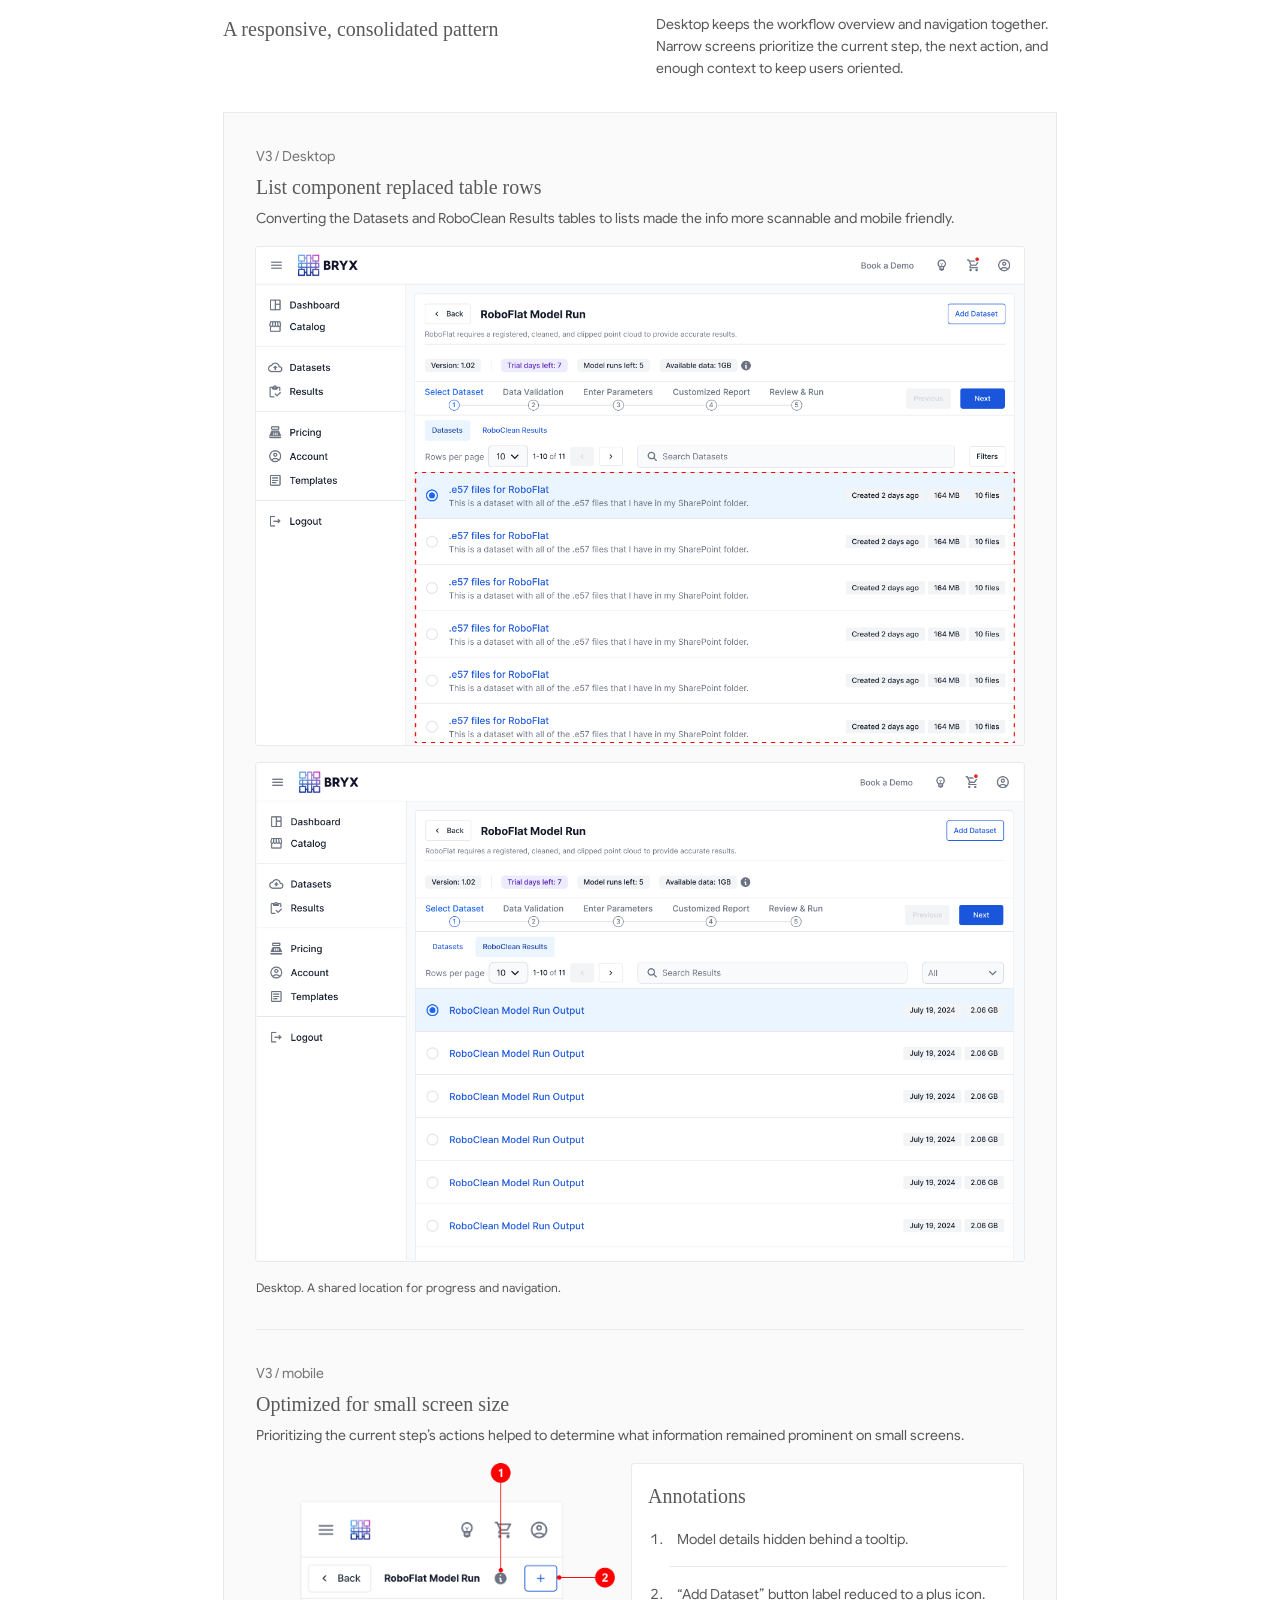
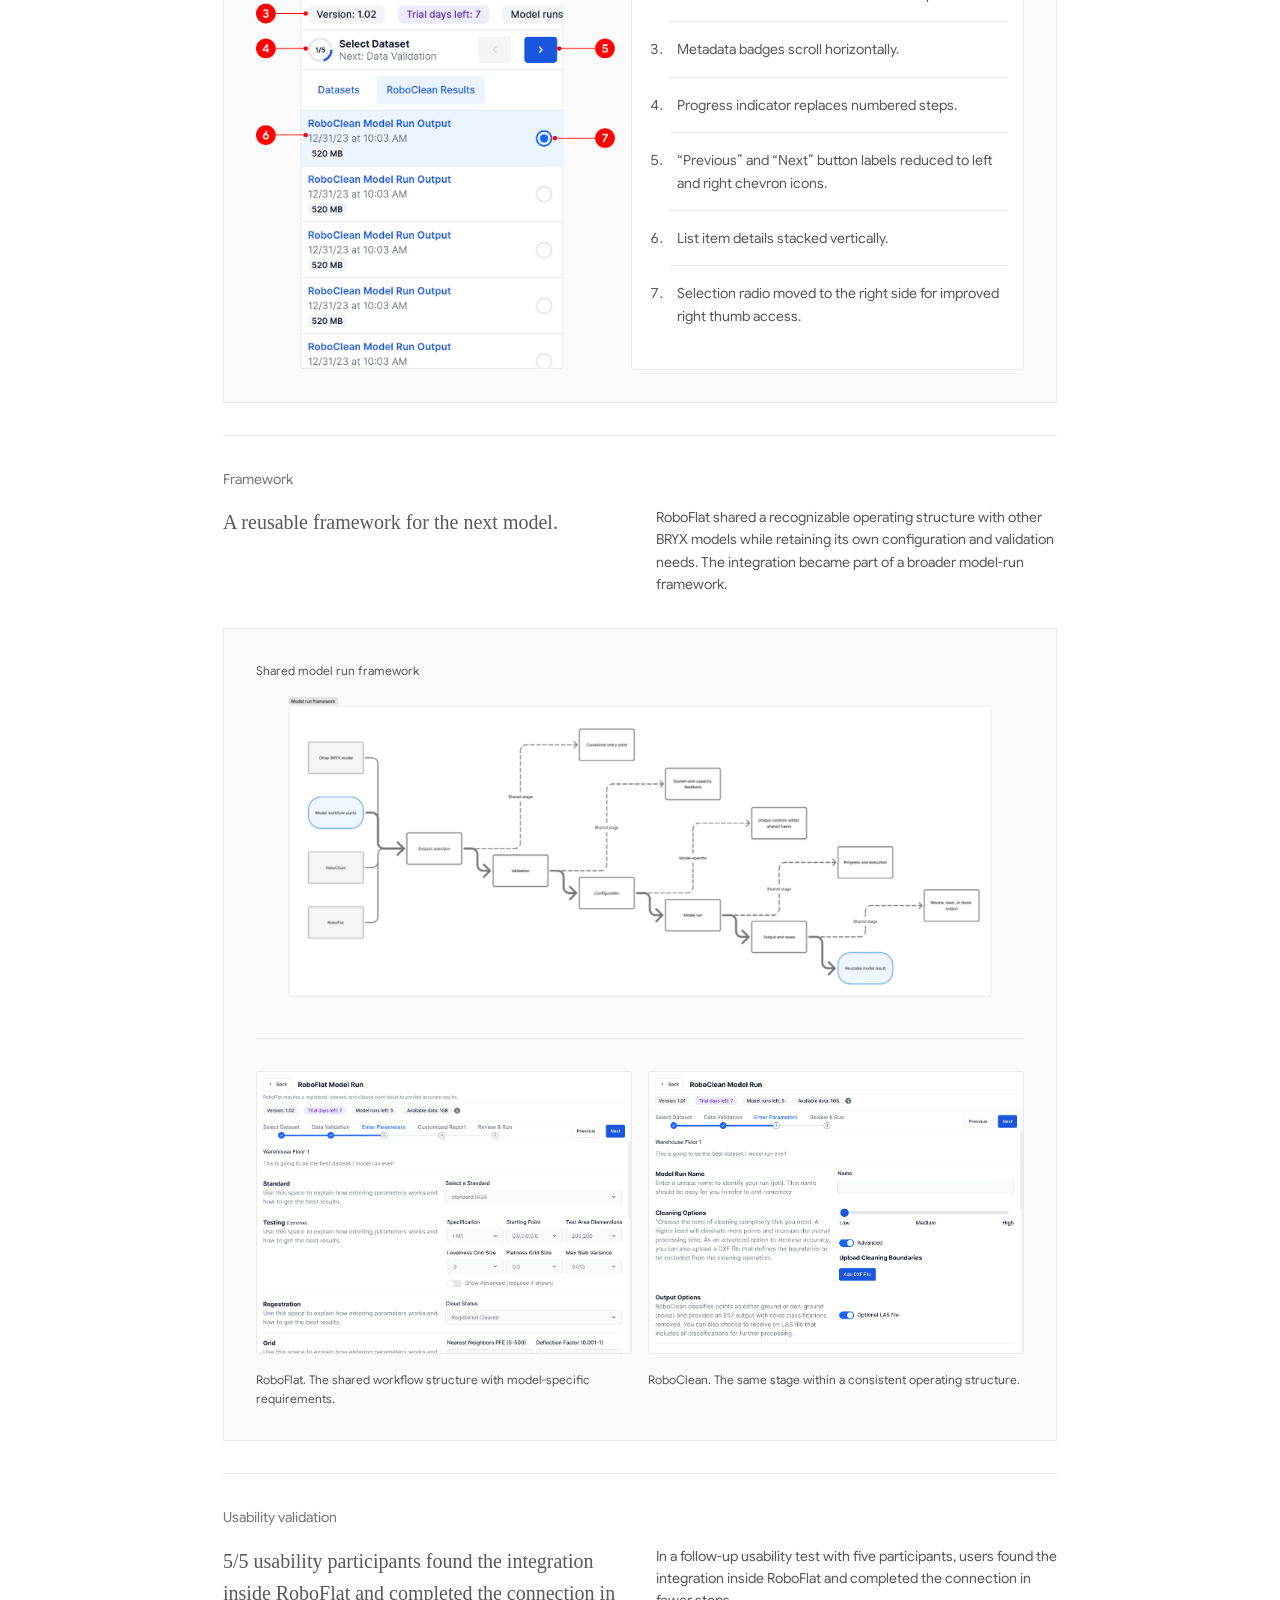
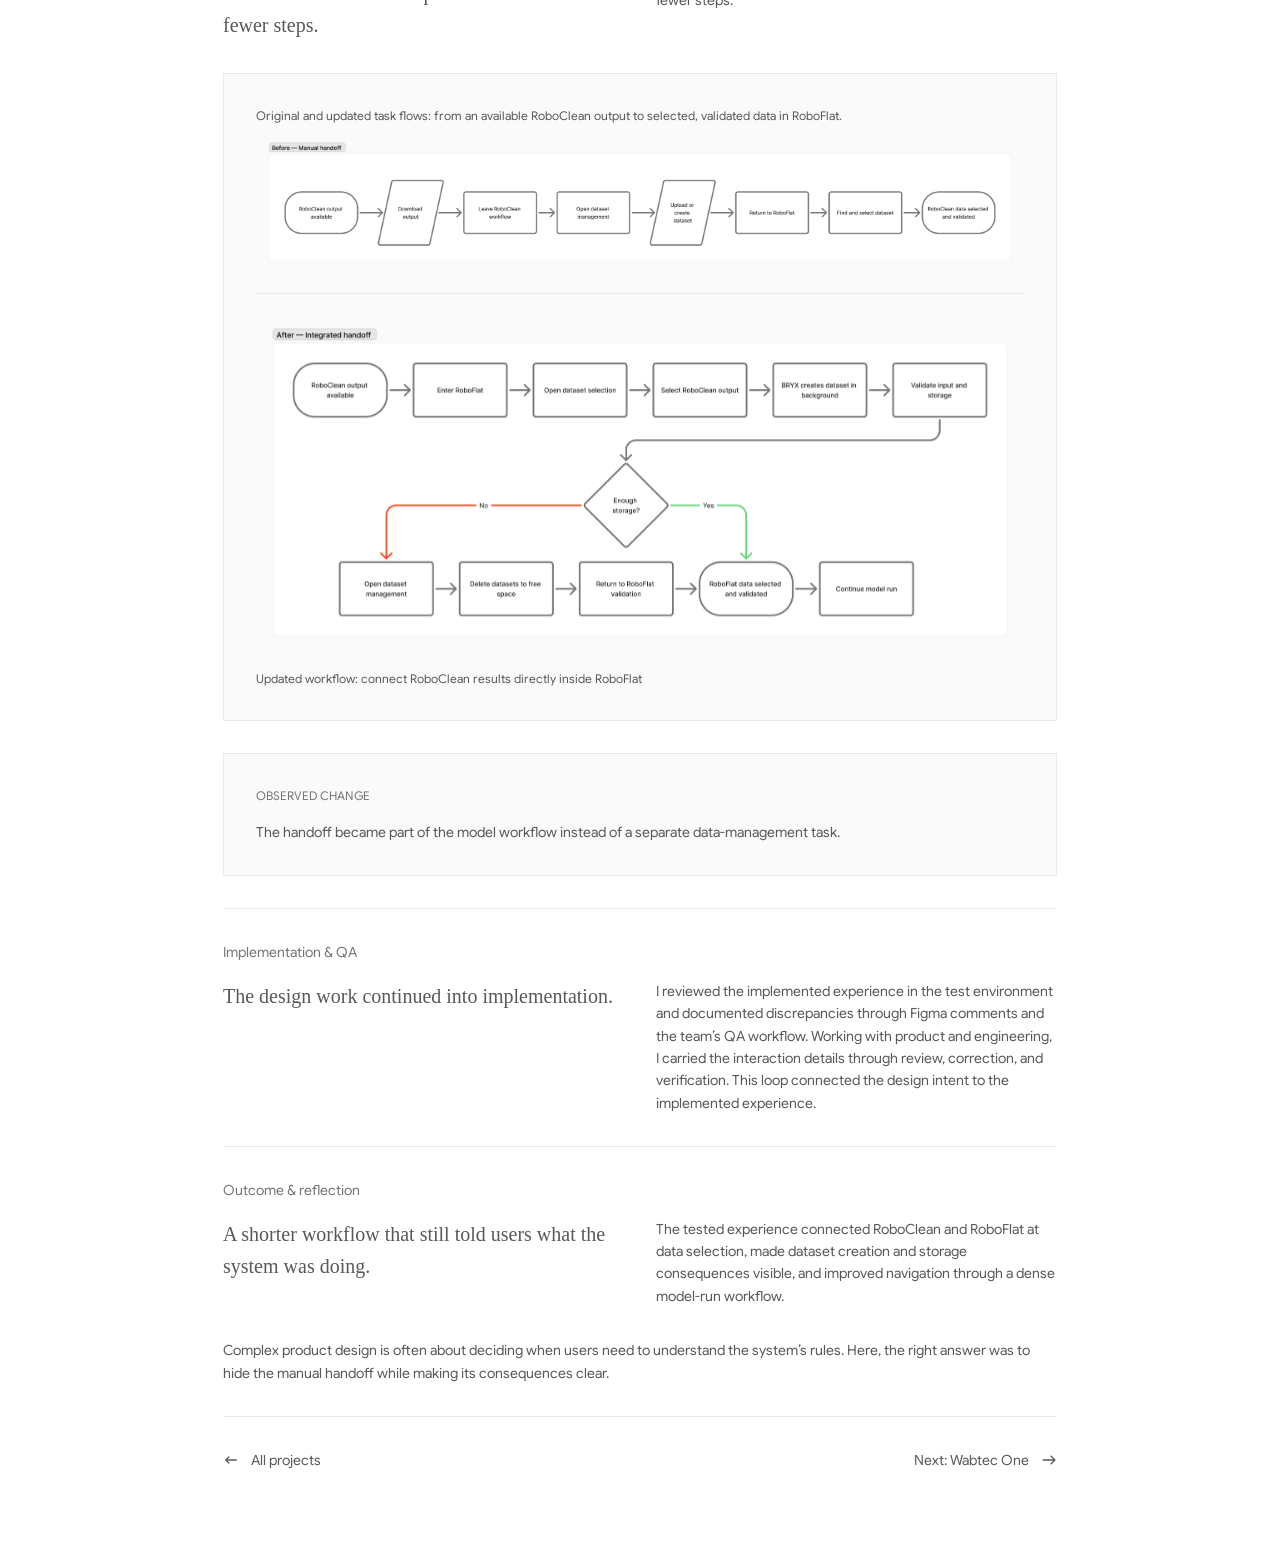
==== commit d9c48200: "Match remaining BRYX media compositions to Figma" ====
--- a/bryx_maas_platform.html
+++ b/bryx_maas_platform.html
@@ -157,18 +157,25 @@
 <p class="">The shortcut still created a dataset and consumed storage. The interface needed to explain that behavior and provide a recovery path when capacity was unavailable.</p>
 </div>
 </div>
+<div class="bryx-editorial-media bryx-feedback-media">
+<div class="bryx-media-state">
 <h3>Capacity available: inform, then allow progress.</h3>
 <figure class="figure ">
 <a class="image-link" href="img/bryx_validation_dataset_creation.png" data-lightbox aria-label="Enlarge Informational feedback makes dataset creation and storage use explicit."><img src="img/bryx_validation_dataset_creation.png" width="1996" height="903" alt="Informational feedback makes dataset creation and storage use explicit." loading="lazy" decoding="async">
 </a>
 <figcaption>Informational feedback makes dataset creation and storage use explicit.</figcaption>
 </figure>
+</div>
+<div class="bryx-editorial-divider" aria-hidden="true"></div>
+<div class="bryx-media-state">
 <h3>Capacity insufficient: block, then offer recovery.</h3>
 <figure class="figure ">
 <a class="image-link" href="img/bryx_validation_insufficient_storage.png" data-lightbox aria-label="Enlarge A blocking state explains the storage constraint and offers a next action."><img src="img/bryx_validation_insufficient_storage.png" width="1996" height="937" alt="A blocking state explains the storage constraint and offers a next action." loading="lazy" decoding="async">
 </a>
 <figcaption>A blocking state explains the storage constraint and offers a next action.</figcaption>
 </figure>
+</div>
+</div>
 </section>
 <section class="case-section">
 <p class="eyebrow">Design decision / Responsive navigation</p>
@@ -180,6 +187,9 @@
 <p class="">The integration added pressure to a dense model-run step. I explored ways to consolidate navigation while preserving room for data, parameters, and validation feedback.</p>
 </div>
 </div>
+<div class="bryx-editorial-media bryx-navigation-media">
+<div class="bryx-media-state">
+<div class="bryx-media-heading">
 <p class="eyebrow">V1 / Rejected</p>
 <div class="columns">
 <div>
@@ -189,11 +199,16 @@
 <p class="">Actions stayed visible, but a second sticky region compressed the usable viewport.</p>
 </div>
 </div>
+</div>
 <figure class="figure ">
 <a class="image-link" href="img/bryx_navigation_v1_sticky_controls.png" data-lightbox aria-label="Enlarge Exploration: persistent controls at the bottom of the workflow."><img src="img/bryx_navigation_v1_sticky_controls.png" width="1998" height="1502" alt="Exploration: persistent controls at the bottom of the workflow." loading="lazy" decoding="async">
 </a>
 <figcaption>Exploration: persistent controls at the bottom of the workflow.</figcaption>
 </figure>
+</div>
+<div class="bryx-editorial-divider" aria-hidden="true"></div>
+<div class="bryx-media-state">
+<div class="bryx-media-heading">
 <p class="eyebrow">V2 / Refined</p>
 <div class="columns">
 <div>
@@ -203,11 +218,14 @@
 <p class="">Progress and navigation came together, but the layout still needed to be responsive.</p>
 </div>
 </div>
+</div>
 <figure class="figure ">
 <a class="image-link" href="img/bryx_navigation_v2_stepper_controls.png" data-lightbox aria-label="Enlarge Exploration: navigation controls alongside workflow progress."><img src="img/bryx_navigation_v2_stepper_controls.png" width="1998" height="1502" alt="Exploration: navigation controls alongside workflow progress." loading="lazy" decoding="async">
 </a>
 <figcaption>Exploration: navigation controls alongside workflow progress.</figcaption>
 </figure>
+</div>
+</div>
 </section>
 <section class="case-section">
 <p class="eyebrow">V3 / Selected direction</p>
@@ -219,6 +237,9 @@
 <p class="">Desktop keeps the workflow overview and navigation together. Narrow screens prioritize the current step, the next action, and enough context to keep users oriented.</p>
 </div>
 </div>
+<div class="bryx-editorial-media bryx-selected-media">
+<div class="bryx-media-state">
+<div class="bryx-media-heading">
 <p class="eyebrow">V3 / Desktop</p>
 <div class="columns">
 <div>
@@ -228,11 +249,17 @@
 <p class="">Converting the Datasets and RoboClean Results tables to lists made the info more scannable and mobile friendly.</p>
 </div>
 </div>
-<figure class="figure ">
+</div>
+<figure class="figure bryx-selected-desktop">
+<a class="image-link" href="img/bryx_navigation_v3_datasets_desktop.png" data-lightbox aria-label="Enlarge RoboFlat datasets in the selected desktop workflow"><img src="img/bryx_navigation_v3_datasets_desktop.png" width="2558" height="1662" alt="RoboFlat datasets in the selected desktop workflow" loading="lazy" decoding="async"></a>
 <a class="image-link" href="img/bryx_navigation_v3_desktop.png" data-lightbox aria-label="Enlarge Desktop. A shared location for progress and navigation."><img src="img/bryx_navigation_v3_desktop.png" width="2560" height="1664" alt="Desktop. A shared location for progress and navigation." loading="lazy" decoding="async">
 </a>
 <figcaption>Desktop. A shared location for progress and navigation.</figcaption>
 </figure>
+</div>
+<div class="bryx-editorial-divider" aria-hidden="true"></div>
+<div class="bryx-media-state">
+<div class="bryx-media-heading">
 <p class="eyebrow">V3 / mobile</p>
 <div class="columns">
 <div>
@@ -242,7 +269,8 @@
 <p class="">Prioritizing the current step’s actions helped to determine what information remained prominent on small screens.</p>
 </div>
 </div>
-<div class="columns">
+</div>
+<div class="columns bryx-mobile-comparison">
 <div>
 <figure class="figure ">
 <a class="image-link" href="img/bryx_navigation_v3_mobile.png" data-lightbox aria-label="Enlarge Annotated mobile RoboFlat workflow with compact navigation and stacked dataset details"><img src="img/bryx_navigation_v3_mobile.png" width="876" height="1233" alt="Annotated mobile RoboFlat workflow with compact navigation and stacked dataset details" loading="lazy" decoding="async">
@@ -262,6 +290,8 @@
 </ol>
 </div>
 </div>
+</div>
+</div>
 </section>
 <section class="case-section">
 <p class="eyebrow">Framework</p>
@@ -273,12 +303,14 @@
 <p class="">RoboFlat shared a recognizable operating structure with other BRYX models while retaining its own configuration and validation needs. The integration became part of a broader model-run framework.</p>
 </div>
 </div>
-<figure class="figure ">
+<div class="bryx-editorial-media bryx-framework-media">
+<figure class="figure bryx-framework-diagram">
+<figcaption>Shared model run framework</figcaption>
 <a class="image-link" href="img/bryx_shared_framework_diagram.png" data-lightbox aria-label="Enlarge Shared model run framework"><img src="img/bryx_shared_framework_diagram.png" width="4096" height="1758" alt="Shared model run framework" loading="lazy" decoding="async">
 </a>
-<figcaption>Shared model run framework</figcaption>
-</figure>
-<div class="columns">
+</figure>
+<div class="bryx-editorial-divider" aria-hidden="true"></div>
+<div class="columns bryx-framework-examples">
 <div>
 <figure class="figure ">
 <a class="image-link" href="img/roboflat_enter_params.png" data-lightbox aria-label="Enlarge RoboFlat. The shared workflow structure with model-specific requirements."><img src="img/roboflat_enter_params.png" width="1996" height="1502" alt="RoboFlat. The shared workflow structure with model-specific requirements." loading="lazy" decoding="async">
@@ -294,6 +326,7 @@
 </figure>
 </div>
 </div>
+</div>
 </section>
 <section class="case-section">
 <p class="eyebrow">Usability validation</p>
@@ -305,16 +338,19 @@
 <p class="">In a follow-up usability test with five participants, users found the integration inside RoboFlat and completed the connection in fewer steps.</p>
 </div>
 </div>
-<figure class="figure ">
+<div class="bryx-editorial-media bryx-flows-media">
+<figure class="figure bryx-original-flow">
+<figcaption>Original and updated task flows: from an available RoboClean output to selected, validated data in RoboFlat.</figcaption>
 <a class="image-link" href="img/bryx_original_task_flow.png" data-lightbox aria-label="Enlarge Original and updated task flows: from an available RoboClean output to selected, validated data in RoboFlat."><img src="img/bryx_original_task_flow.png" width="4096" height="711" alt="Original and updated task flows: from an available RoboClean output to selected, validated data in RoboFlat." loading="lazy" decoding="async">
 </a>
-<figcaption>Original and updated task flows: from an available RoboClean output to selected, validated data in RoboFlat.</figcaption>
-</figure>
-<figure class="figure ">
+</figure>
+<div class="bryx-editorial-divider" aria-hidden="true"></div>
+<figure class="figure bryx-updated-flow">
 <a class="image-link" href="img/bryx_updated_task_flow.png" data-lightbox aria-label="Enlarge Updated workflow: connect RoboClean results directly inside RoboFlat"><img src="img/bryx_updated_task_flow.png" width="3690" height="1572" alt="Updated workflow: connect RoboClean results directly inside RoboFlat" loading="lazy" decoding="async">
 </a>
 <figcaption>Updated workflow: connect RoboClean results directly inside RoboFlat</figcaption>
 </figure>
+</div>
 <div class="panel">
 <p class="eyebrow">Observed change</p>
 <p class="">The handoff became part of the model workflow instead of a separate data-management task.</p>
--- a/bryx-media.css
+++ b/bryx-media.css
@@ -39,3 +39,63 @@
   height: 1px;
   background: var(--line);
 }
+
+/* Remaining editorial panels. The approved Data Selection rules stay separate. */
+.bryx-editorial-media {
+  min-width: 0;
+  display: grid;
+  gap: 32px;
+  padding: 32px;
+  border: 1px solid var(--line);
+  background: var(--panel);
+}
+.bryx-editorial-media > .bryx-editorial-divider { height: 1px; background: var(--line); }
+.bryx-editorial-media .bryx-media-state { display: grid; min-width: 0; gap: 16px; }
+.bryx-editorial-media .bryx-media-heading { display: grid; gap: 4px; }
+.bryx-editorial-media .bryx-media-heading > .columns { display: flex; flex-direction: column; gap: 4px; }
+.bryx-editorial-media .figure { display: flex; flex-direction: column; gap: 16px; }
+.bryx-editorial-media figcaption { margin: 0; }
+.bryx-editorial-media .image-link { position: relative; min-width: 0; }
+.bryx-editorial-media .image-link img { position: absolute; inset: 0; width: 100%; height: 100%; }
+
+/* Feedback screenshots include transparent callout tails below the image frame. */
+.bryx-feedback-media .figure { gap: 32px; }
+.bryx-feedback-media figcaption { text-align: center; }
+.bryx-feedback-media .image-link { aspect-ratio: 768 / 317; border: 1px solid var(--line); border-bottom: 0; border-radius: 3px 3px 0 0; }
+.bryx-feedback-media .image-link img { height: auto; aspect-ratio: 766 / 347; object-fit: contain; border-radius: 3px 3px 0 0; }
+.bryx-feedback-media > .bryx-media-state:last-child .image-link { aspect-ratio: 768 / 331; }
+.bryx-feedback-media > .bryx-media-state:last-child img { aspect-ratio: 766 / 360; }
+
+/* Exploration screenshots retain their full contents and individual frame sizes. */
+.bryx-navigation-media .image-link { aspect-ratio: 768 / 580; border: 1px solid var(--line); border-radius: 3px; overflow: hidden; }
+.bryx-navigation-media img { object-fit: contain; }
+.bryx-navigation-media > .bryx-media-state:first-child .image-link { width: calc(100% + 2px); align-self: center; aspect-ratio: 770 / 580; }
+
+/* Selected direction: two large desktop states, then mobile image and annotations. */
+.bryx-selected-desktop > .image-link { width: calc(100% + 2px); align-self: center; aspect-ratio: 770 / 500; border: 1px solid var(--line); border-radius: 3px; overflow: hidden; }
+.bryx-selected-desktop > .image-link img { object-fit: contain; }
+.bryx-selected-desktop > .image-link:first-child img { object-fit: cover; }
+.bryx-selected-media .bryx-mobile-comparison { grid-template-columns: minmax(0, 359fr) minmax(0, 393fr); gap: 16px; }
+.bryx-mobile-comparison .image-link { aspect-ratio: 359 / 507; }
+.bryx-mobile-comparison img { object-fit: contain; }
+.bryx-mobile-comparison > div:last-child { padding: 16px; border: 1px solid var(--line); border-radius: 3px; background: #fff; }
+.bryx-mobile-comparison .steps { padding-left: 21px; }
+.bryx-mobile-comparison .steps li { padding-left: 8px; }
+
+/* Framework: dominant diagram, followed by two smaller product examples. */
+.bryx-framework-diagram .image-link { aspect-ratio: 768 / 310; }
+.bryx-framework-diagram img { object-fit: contain; border-radius: 0; }
+.bryx-framework-media .bryx-framework-examples { gap: 16px; }
+.bryx-framework-examples .image-link { aspect-ratio: 376 / 283; border: 1px solid var(--line); border-radius: 3px; overflow: hidden; }
+.bryx-framework-examples img { object-fit: contain; }
+.bryx-framework-examples > div:first-child img { left: .04%; top: .01%; height: 99.98%; object-fit: fill; }
+
+/* Task flows use a shallow crop above a larger, fully contained diagram. */
+.bryx-original-flow .image-link { aspect-ratio: 768 / 120; overflow: hidden; }
+.bryx-original-flow .image-link img { left: .04%; top: .01%; height: 110.8%; object-fit: fill; border-radius: 0; }
+.bryx-updated-flow .image-link { aspect-ratio: 768 / 327; }
+.bryx-updated-flow img { object-fit: contain; border-radius: 0; }
+
+@media (max-width: 599px) {
+  .bryx-selected-media .bryx-mobile-comparison { grid-template-columns: minmax(0, 1fr); }
+}
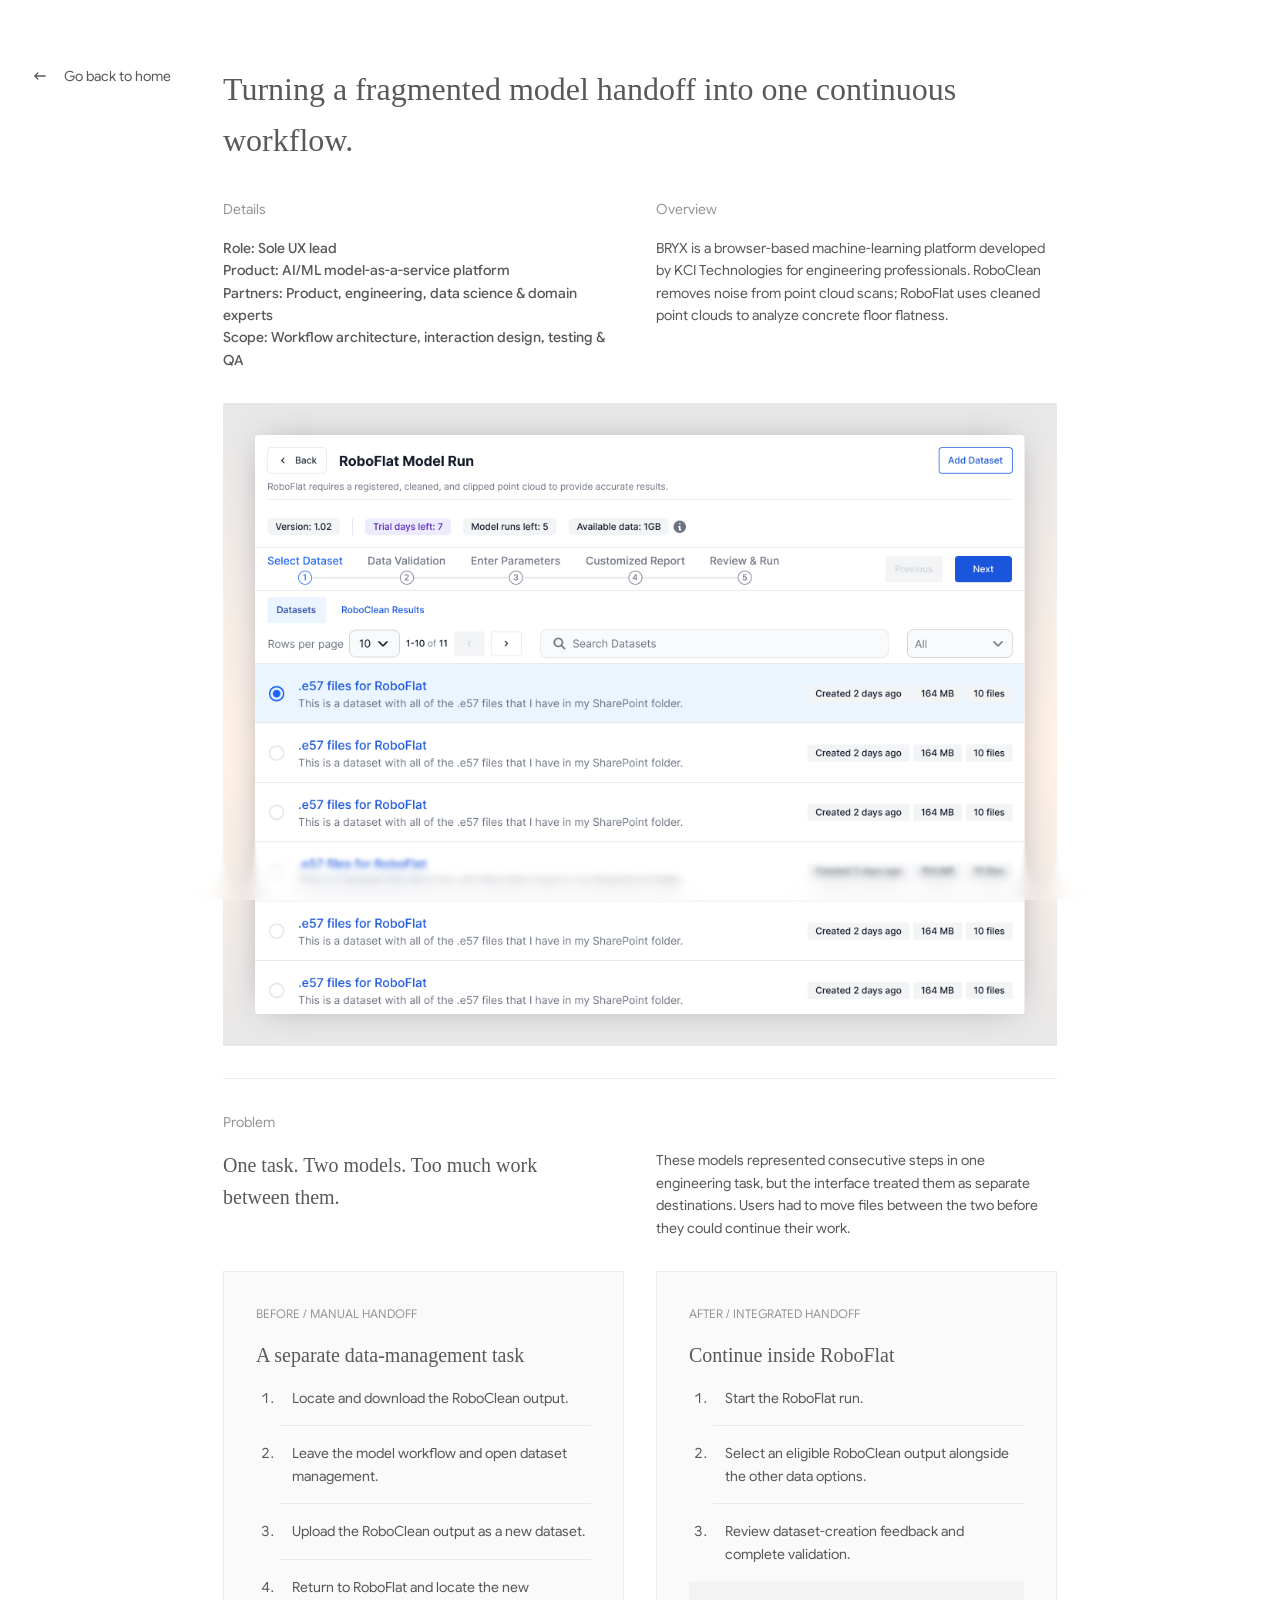
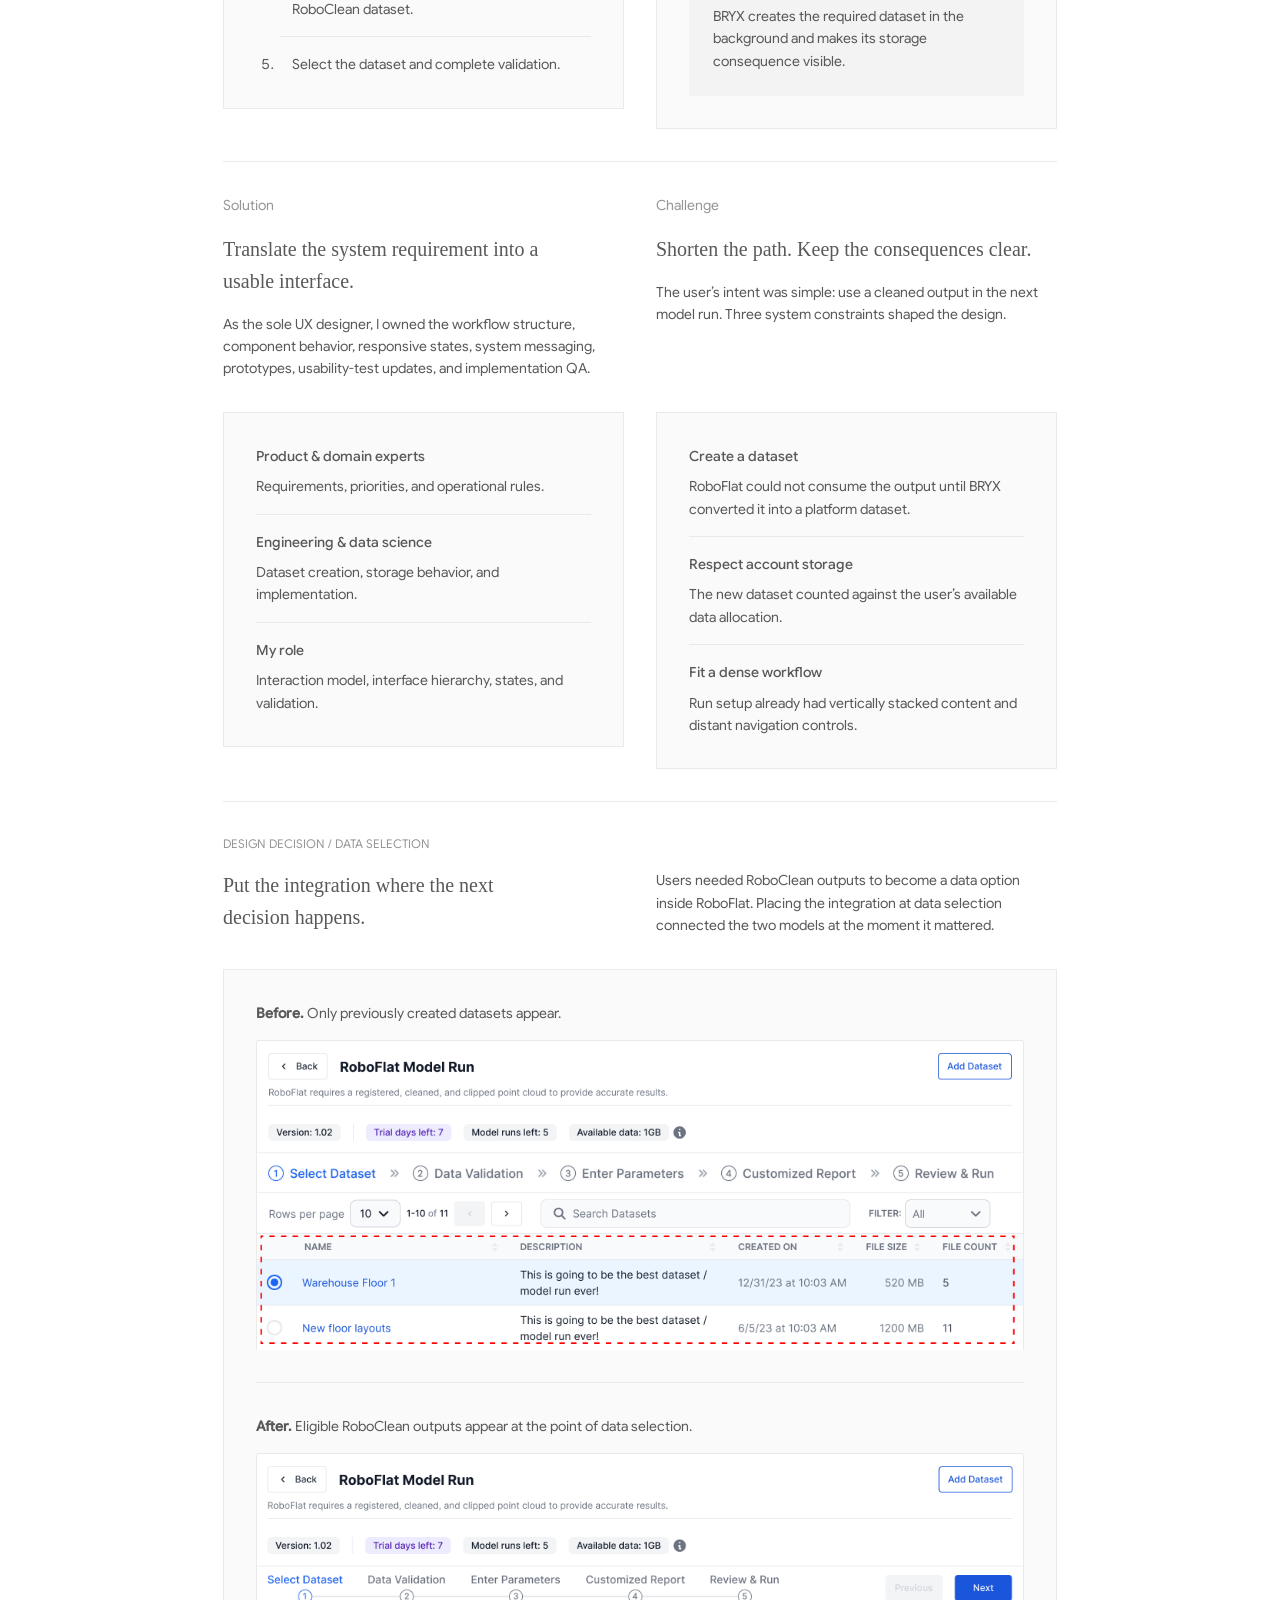
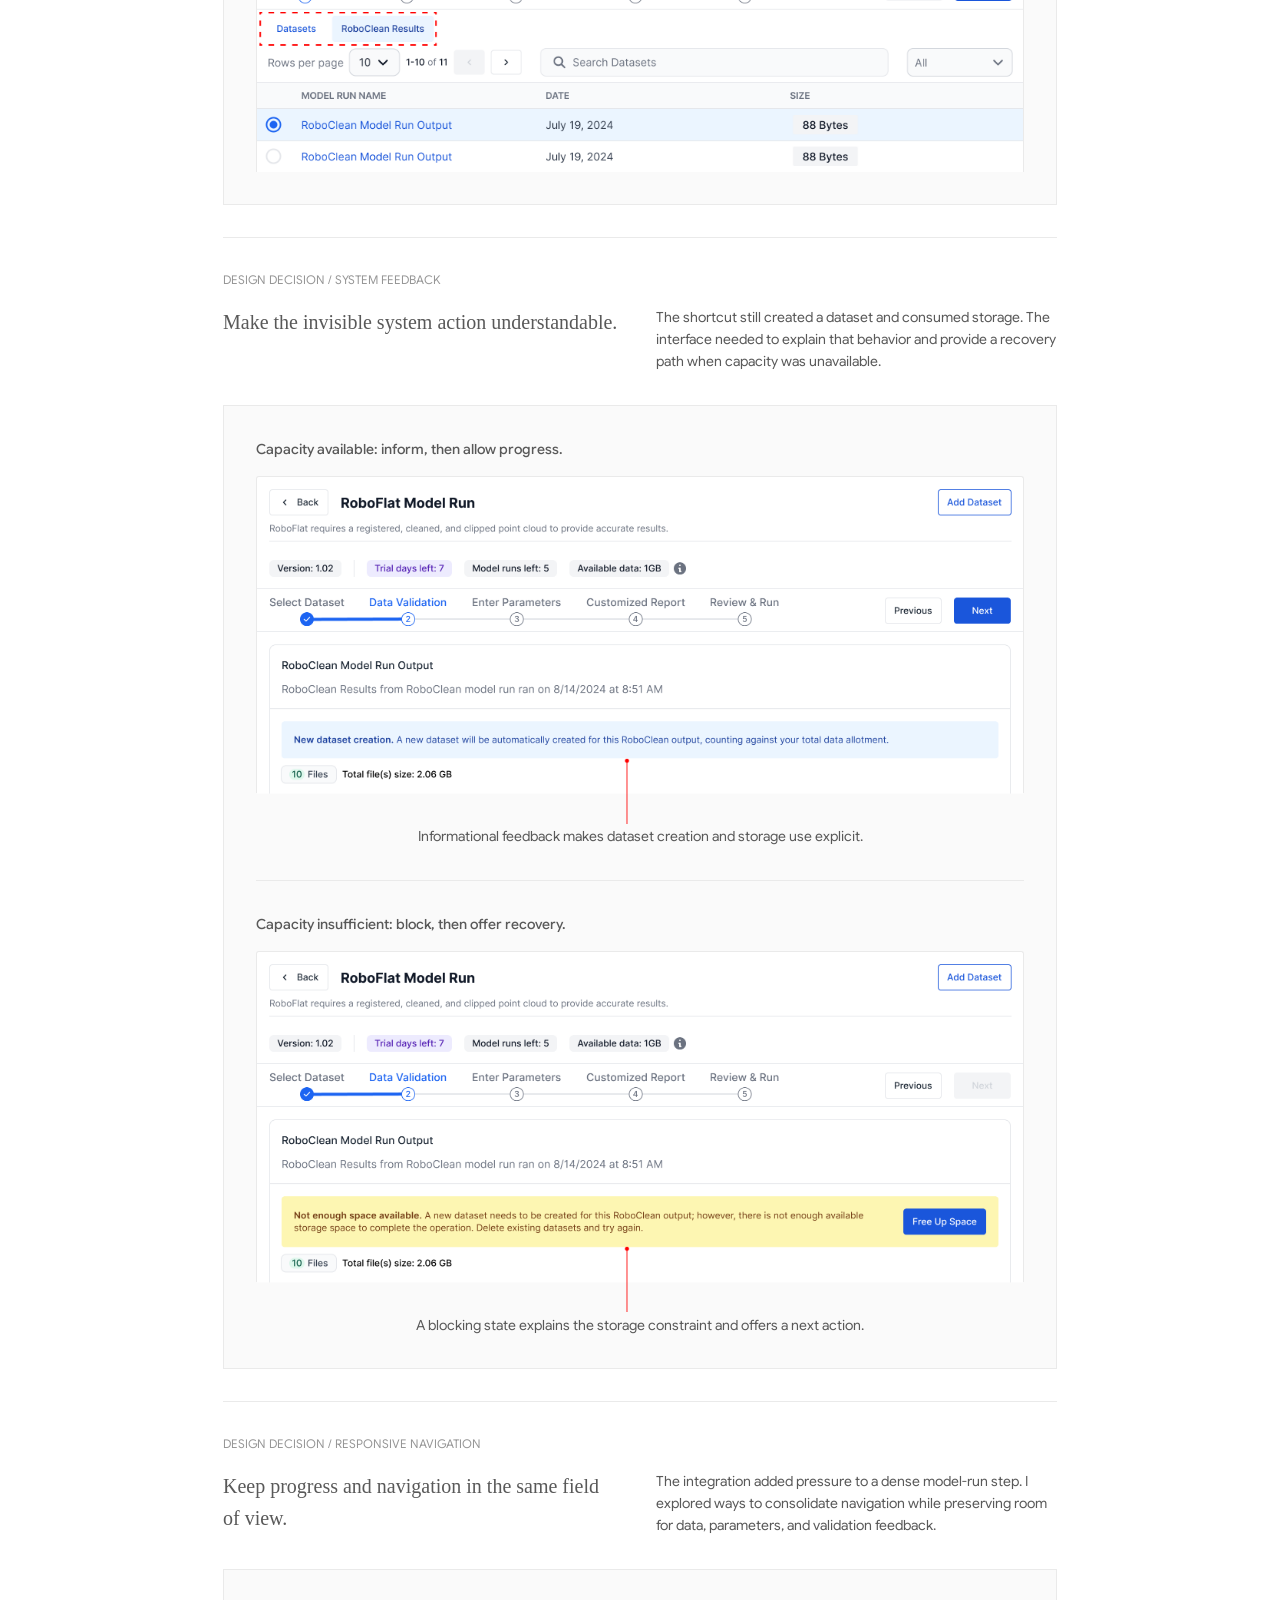
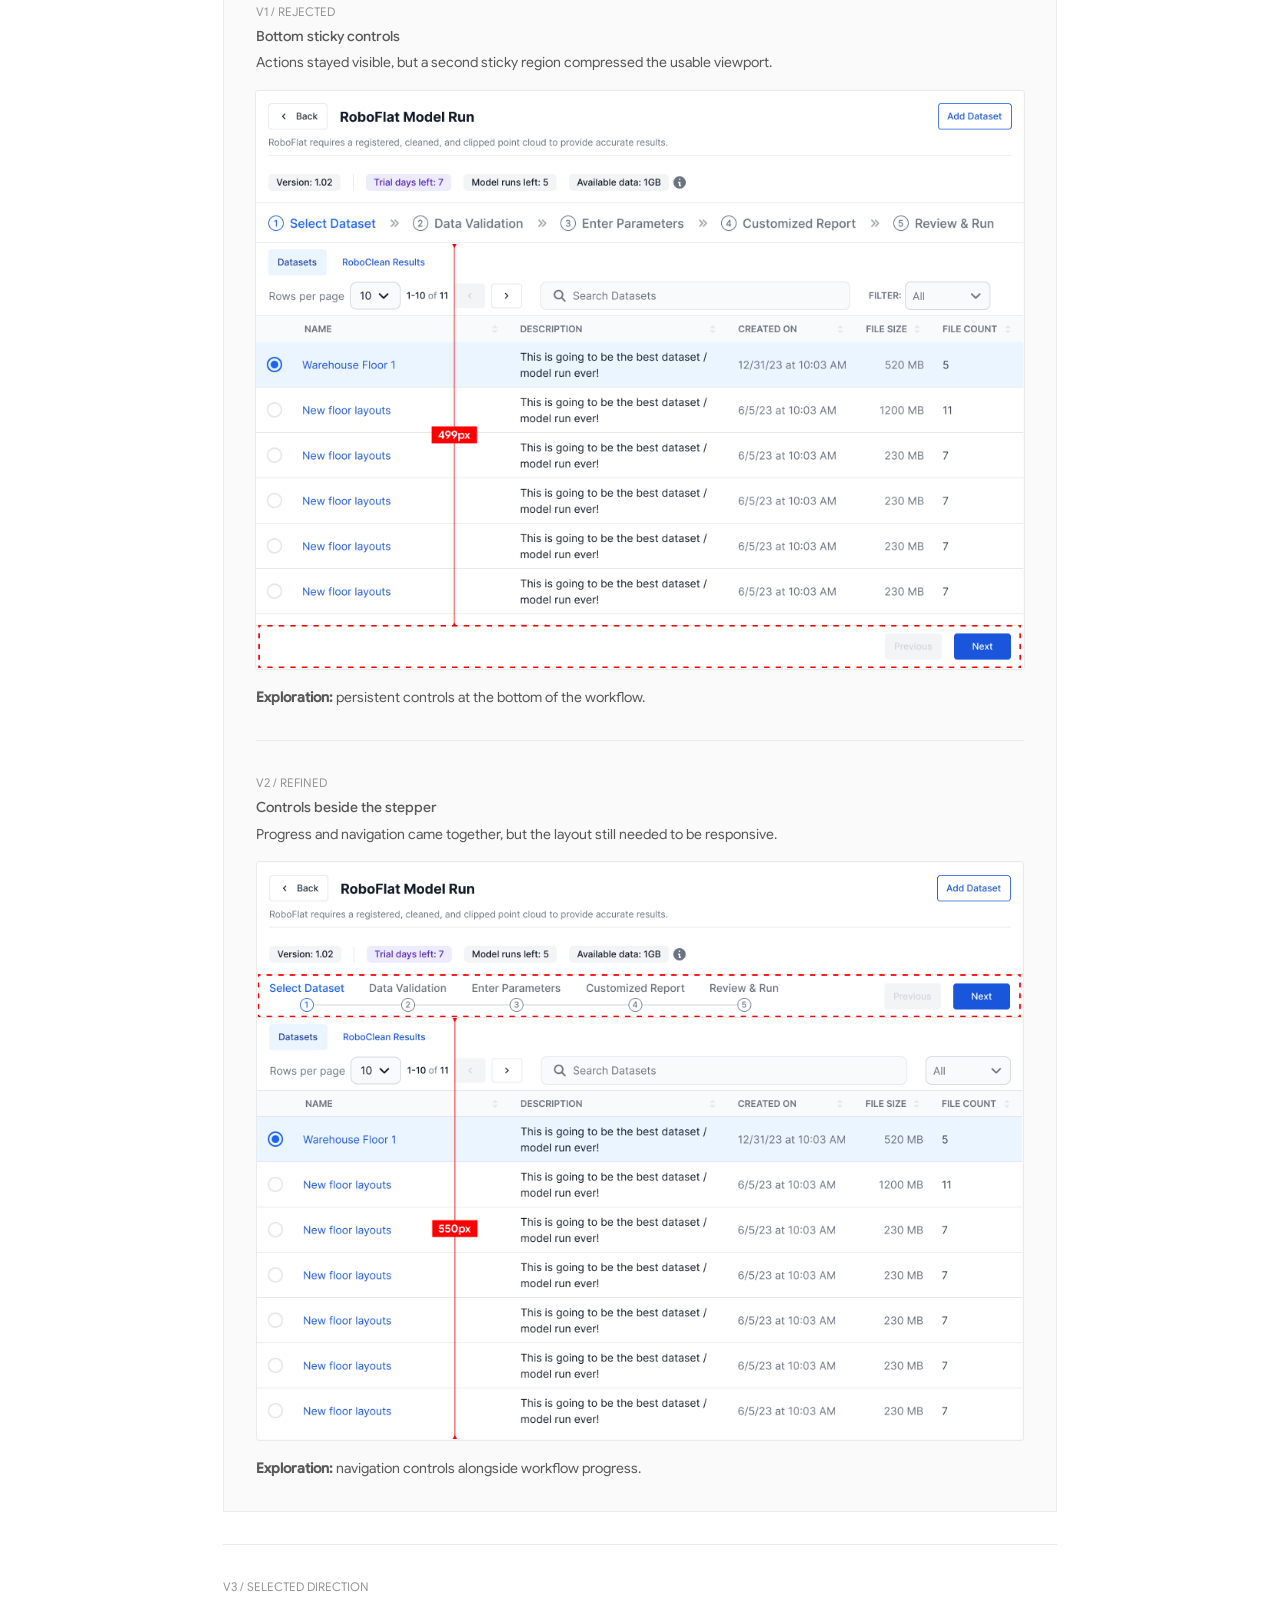
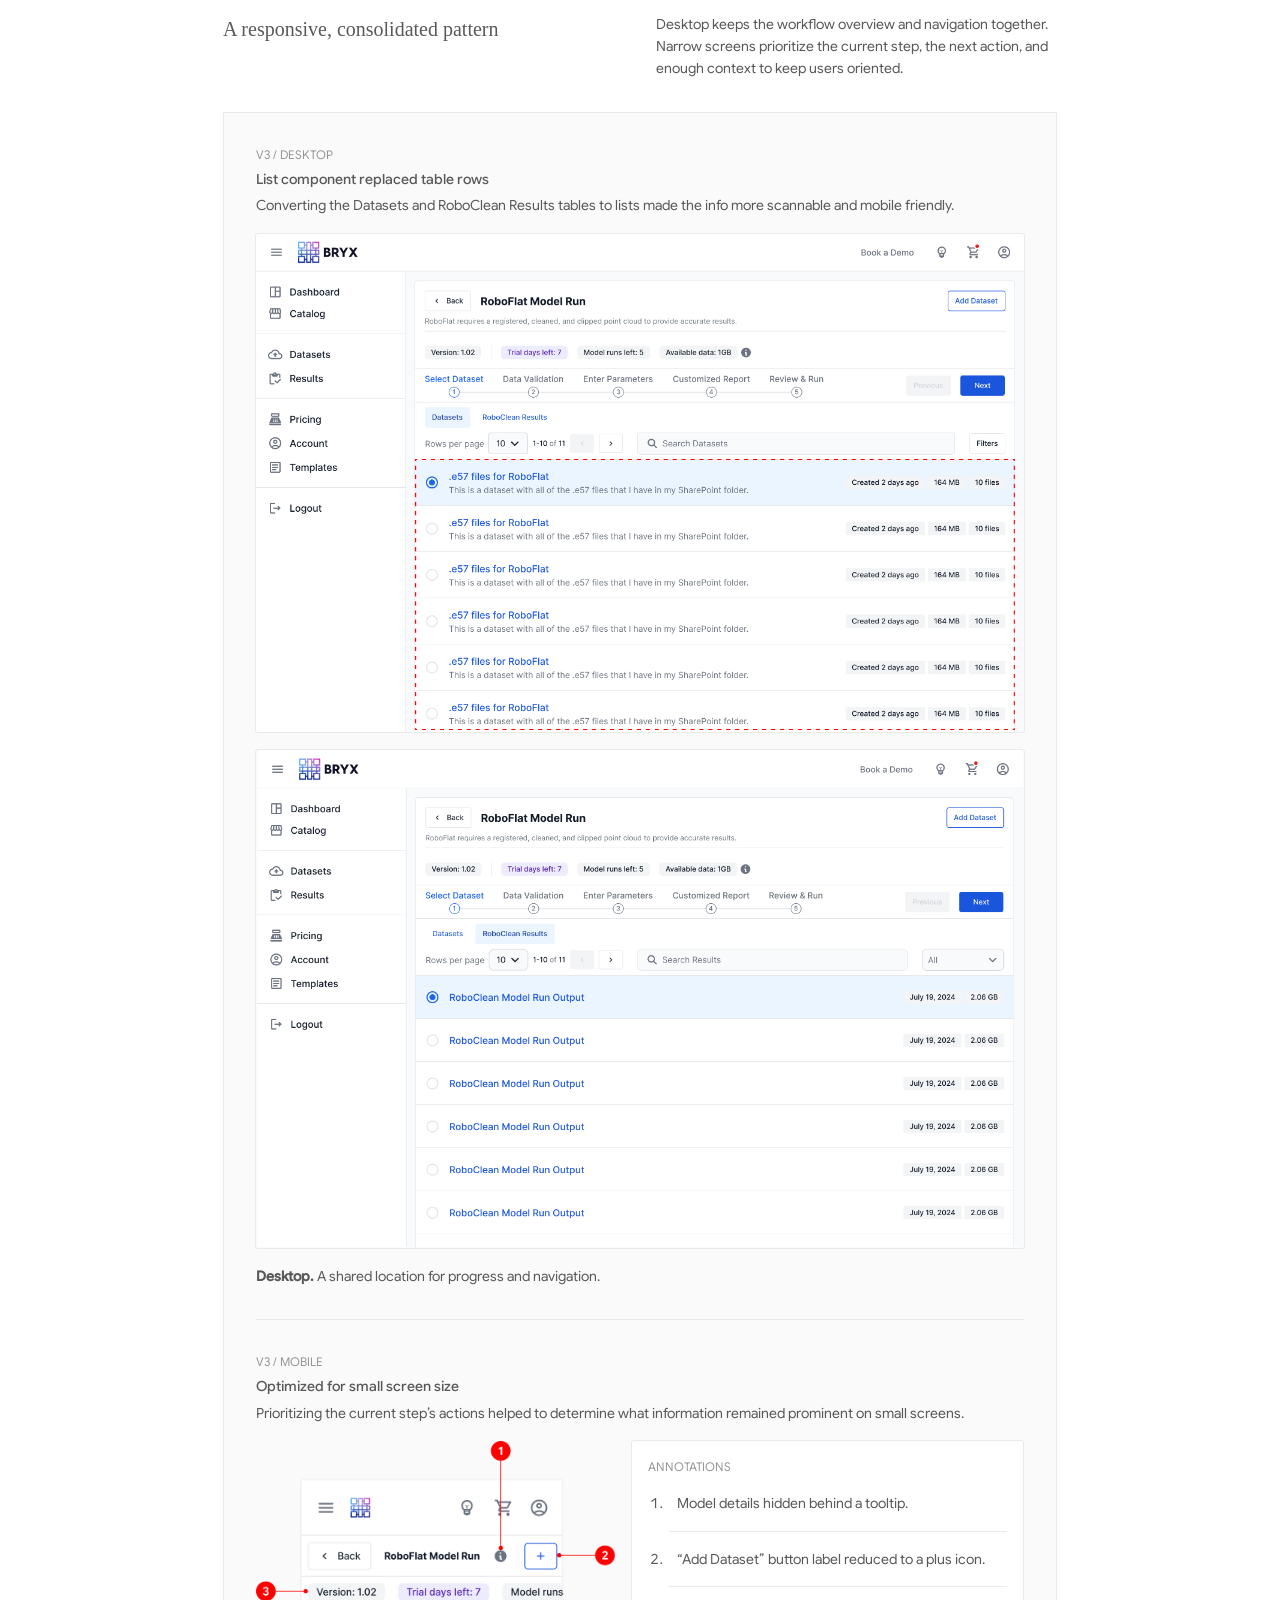
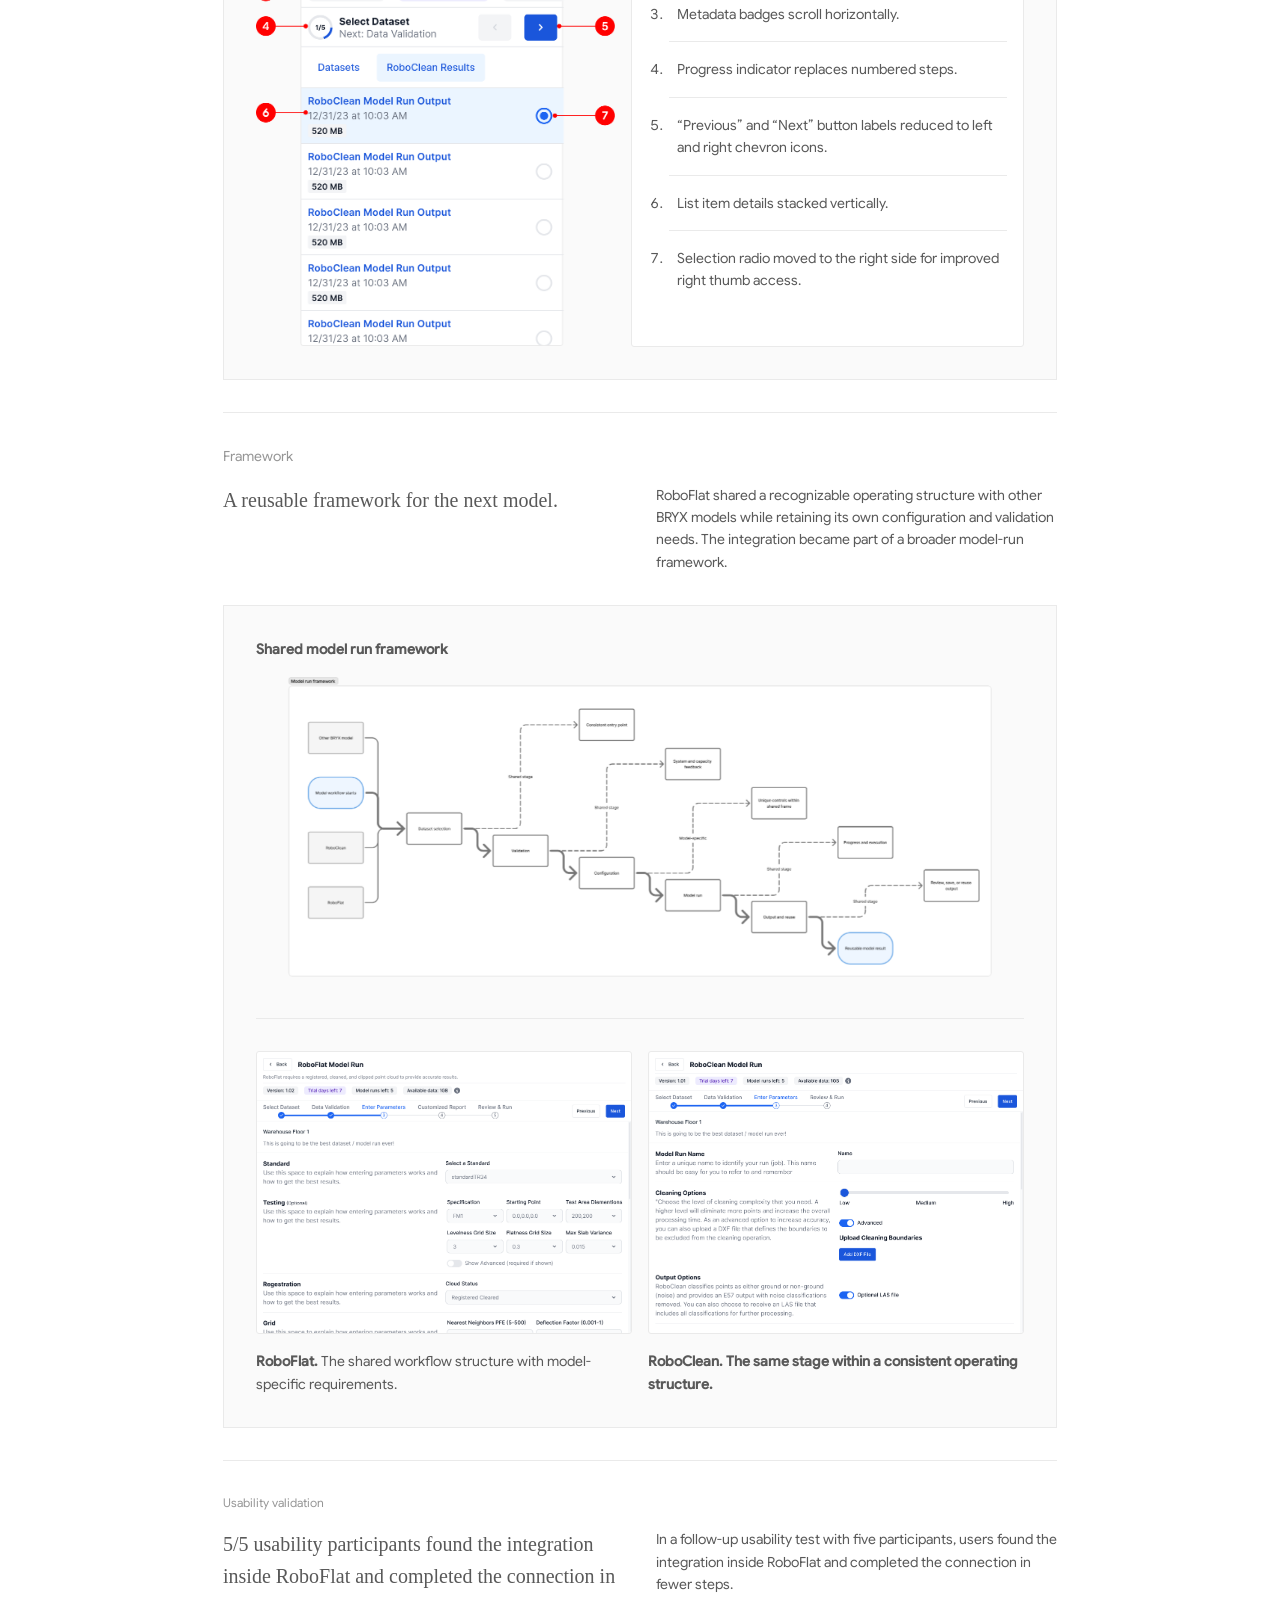
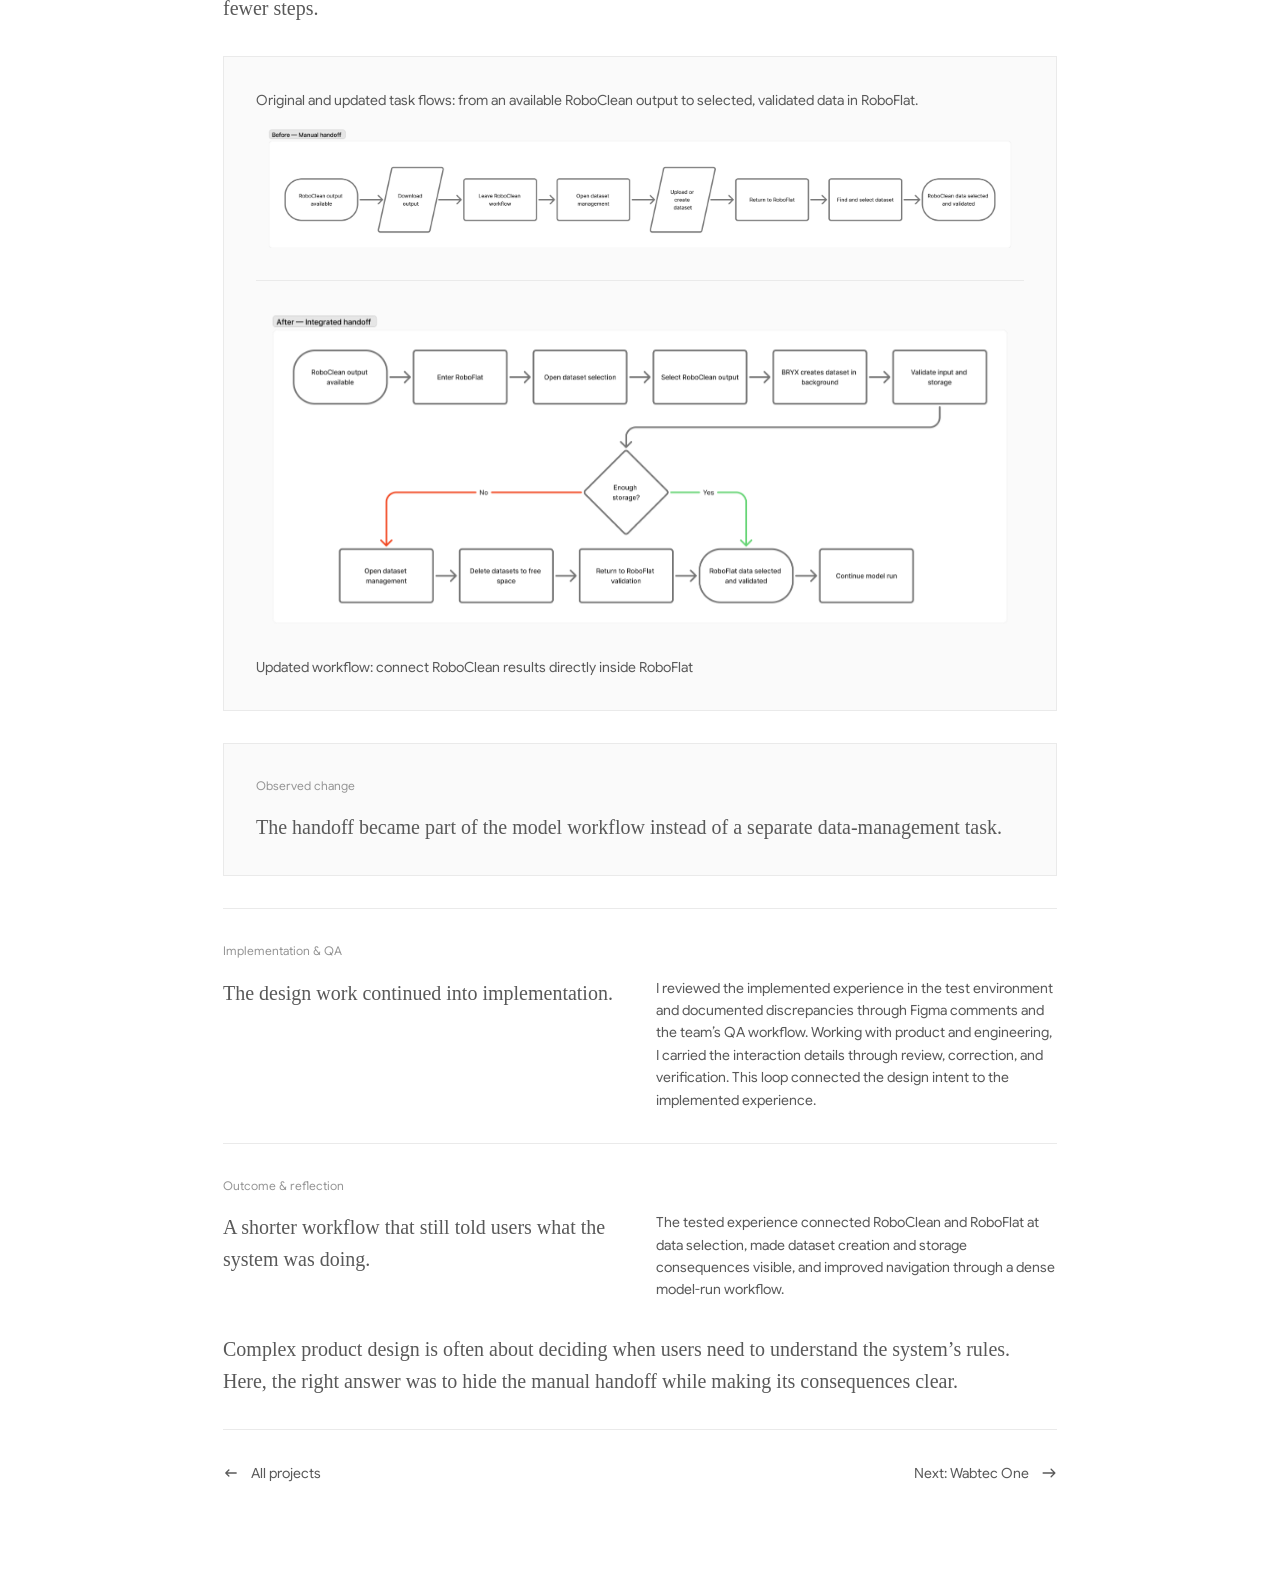
==== commit dd1aa826: "Match BRYX typography to Figma without changing media geometry" ====
--- a/bryx_maas_platform.html
+++ b/bryx_maas_platform.html
@@ -8,6 +8,7 @@
   <title>BRYX — AI &amp; ML workflow design — Isaac Vendryes</title>
   <link rel="stylesheet" href="styles.css">
   <link rel="stylesheet" href="bryx-media.css">
+  <link rel="stylesheet" href="bryx-typography.css">
   <script src="site.js" defer></script>
 </head>
 <body class="case">
@@ -124,7 +125,7 @@
 </div>
 </section>
 <section class="case-section">
-<p class="eyebrow">Design decision / Data selection</p>
+<p class="eyebrow bryx-decision-label">Design decision / Data selection</p>
 <div class="columns">
 <div>
 <h2>Put the integration where the next decision happens.</h2>
@@ -148,7 +149,7 @@
 </div>
 </section>
 <section class="case-section">
-<p class="eyebrow">Design decision / System feedback</p>
+<p class="eyebrow bryx-decision-label">Design decision / System feedback</p>
 <div class="columns">
 <div>
 <h2>Make the invisible system action understandable.</h2>
@@ -178,7 +179,7 @@
 </div>
 </section>
 <section class="case-section">
-<p class="eyebrow">Design decision / Responsive navigation</p>
+<p class="eyebrow bryx-decision-label">Design decision / Responsive navigation</p>
 <div class="columns">
 <div>
 <h2>Keep progress and navigation in the same field of view.</h2>
@@ -203,7 +204,7 @@
 <figure class="figure ">
 <a class="image-link" href="img/bryx_navigation_v1_sticky_controls.png" data-lightbox aria-label="Enlarge Exploration: persistent controls at the bottom of the workflow."><img src="img/bryx_navigation_v1_sticky_controls.png" width="1998" height="1502" alt="Exploration: persistent controls at the bottom of the workflow." loading="lazy" decoding="async">
 </a>
-<figcaption>Exploration: persistent controls at the bottom of the workflow.</figcaption>
+<figcaption><strong>Exploration:</strong> persistent controls at the bottom of the workflow.</figcaption>
 </figure>
 </div>
 <div class="bryx-editorial-divider" aria-hidden="true"></div>
@@ -222,13 +223,13 @@
 <figure class="figure ">
 <a class="image-link" href="img/bryx_navigation_v2_stepper_controls.png" data-lightbox aria-label="Enlarge Exploration: navigation controls alongside workflow progress."><img src="img/bryx_navigation_v2_stepper_controls.png" width="1998" height="1502" alt="Exploration: navigation controls alongside workflow progress." loading="lazy" decoding="async">
 </a>
-<figcaption>Exploration: navigation controls alongside workflow progress.</figcaption>
-</figure>
-</div>
-</div>
-</section>
-<section class="case-section">
-<p class="eyebrow">V3 / Selected direction</p>
+<figcaption><strong>Exploration:</strong> navigation controls alongside workflow progress.</figcaption>
+</figure>
+</div>
+</div>
+</section>
+<section class="case-section">
+<p class="eyebrow bryx-decision-label">V3 / Selected direction</p>
 <div class="columns">
 <div>
 <h2>A responsive, consolidated pattern</h2>
@@ -254,7 +255,7 @@
 <a class="image-link" href="img/bryx_navigation_v3_datasets_desktop.png" data-lightbox aria-label="Enlarge RoboFlat datasets in the selected desktop workflow"><img src="img/bryx_navigation_v3_datasets_desktop.png" width="2558" height="1662" alt="RoboFlat datasets in the selected desktop workflow" loading="lazy" decoding="async"></a>
 <a class="image-link" href="img/bryx_navigation_v3_desktop.png" data-lightbox aria-label="Enlarge Desktop. A shared location for progress and navigation."><img src="img/bryx_navigation_v3_desktop.png" width="2560" height="1664" alt="Desktop. A shared location for progress and navigation." loading="lazy" decoding="async">
 </a>
-<figcaption>Desktop. A shared location for progress and navigation.</figcaption>
+<figcaption><strong>Desktop.</strong> A shared location for progress and navigation.</figcaption>
 </figure>
 </div>
 <div class="bryx-editorial-divider" aria-hidden="true"></div>
@@ -315,7 +316,7 @@
 <figure class="figure ">
 <a class="image-link" href="img/roboflat_enter_params.png" data-lightbox aria-label="Enlarge RoboFlat. The shared workflow structure with model-specific requirements."><img src="img/roboflat_enter_params.png" width="1996" height="1502" alt="RoboFlat. The shared workflow structure with model-specific requirements." loading="lazy" decoding="async">
 </a>
-<figcaption>RoboFlat. The shared workflow structure with model-specific requirements.</figcaption>
+<figcaption><strong>RoboFlat.</strong> The shared workflow structure with model-specific requirements.</figcaption>
 </figure>
 </div>
 <div>
@@ -329,7 +330,7 @@
 </div>
 </section>
 <section class="case-section">
-<p class="eyebrow">Usability validation</p>
+<p class="eyebrow bryx-section-label">Usability validation</p>
 <div class="columns">
 <div>
 <h2>5/5 usability participants found the integration inside RoboFlat and completed the connection in fewer steps.</h2>
@@ -352,12 +353,12 @@
 </figure>
 </div>
 <div class="panel">
-<p class="eyebrow">Observed change</p>
-<p class="">The handoff became part of the model workflow instead of a separate data-management task.</p>
-</div>
-</section>
-<section class="case-section">
-<p class="eyebrow">Implementation &amp; QA</p>
+<p class="eyebrow bryx-observed-label">Observed change</p>
+<p class="bryx-reflection">The handoff became part of the model workflow instead of a separate data-management task.</p>
+</div>
+</section>
+<section class="case-section">
+<p class="eyebrow bryx-section-label">Implementation &amp; QA</p>
 <div class="columns">
 <div>
 <h2>The design work continued into implementation.</h2>
@@ -368,7 +369,7 @@
 </div>
 </section>
 <section class="case-section">
-<p class="eyebrow">Outcome &amp; reflection</p>
+<p class="eyebrow bryx-section-label">Outcome &amp; reflection</p>
 <div class="columns">
 <div>
 <h2>A shorter workflow that still told users what the system was doing.</h2>
@@ -377,7 +378,7 @@
 <p class="">The tested experience connected RoboClean and RoboFlat at data selection, made dataset creation and storage consequences visible, and improved navigation through a dense model-run workflow.</p>
 </div>
 </div>
-<p class="">Complex product design is often about deciding when users need to understand the system’s rules. Here, the right answer was to hide the manual handoff while making its consequences clear.</p>
+<p class="bryx-reflection">Complex product design is often about deciding when users need to understand the system’s rules. Here, the right answer was to hide the manual handoff while making its consequences clear.</p>
 </section>
 <footer class="case-footer">
 <a href="index.html"><img class="icon" src="icons/back.svg" width="16" height="16" alt="">All projects</a>
--- a/bryx-typography.css
+++ b/bryx-typography.css
@@ -0,0 +1,26 @@
+/* BRYX typography — Figma 1:64. Media geometry remains in bryx-media.css. */
+.case-content .eyebrow { color: #969696; }
+.case-intro > .columns > div:first-child > p:not(.eyebrow) { font-weight: 500; }
+
+.case-content .bryx-decision-label,
+.case-content .bryx-section-label,
+.bryx-editorial-media .eyebrow { font-size: 12px; }
+.bryx-decision-label,
+.bryx-editorial-media .eyebrow { text-transform: uppercase; }
+.panel > .bryx-observed-label { text-transform: none; }
+
+.bryx-feedback-media h3,
+.bryx-media-heading h2,
+.bryx-media-heading h3 { font: 500 14px/1.6 var(--font-sans); }
+.bryx-mobile-comparison h3 {
+  color: #969696;
+  font: 400 12px/1.6 var(--font-sans);
+  text-transform: uppercase;
+}
+
+.bryx-editorial-media figcaption { font-size: 14px; line-height: 1.6; }
+.bryx-editorial-media figcaption strong,
+.bryx-framework-diagram figcaption,
+.bryx-framework-examples > div:last-child figcaption { font-weight: 600; }
+
+.bryx-reflection { font: 400 20px/1.6 var(--font-serif); }
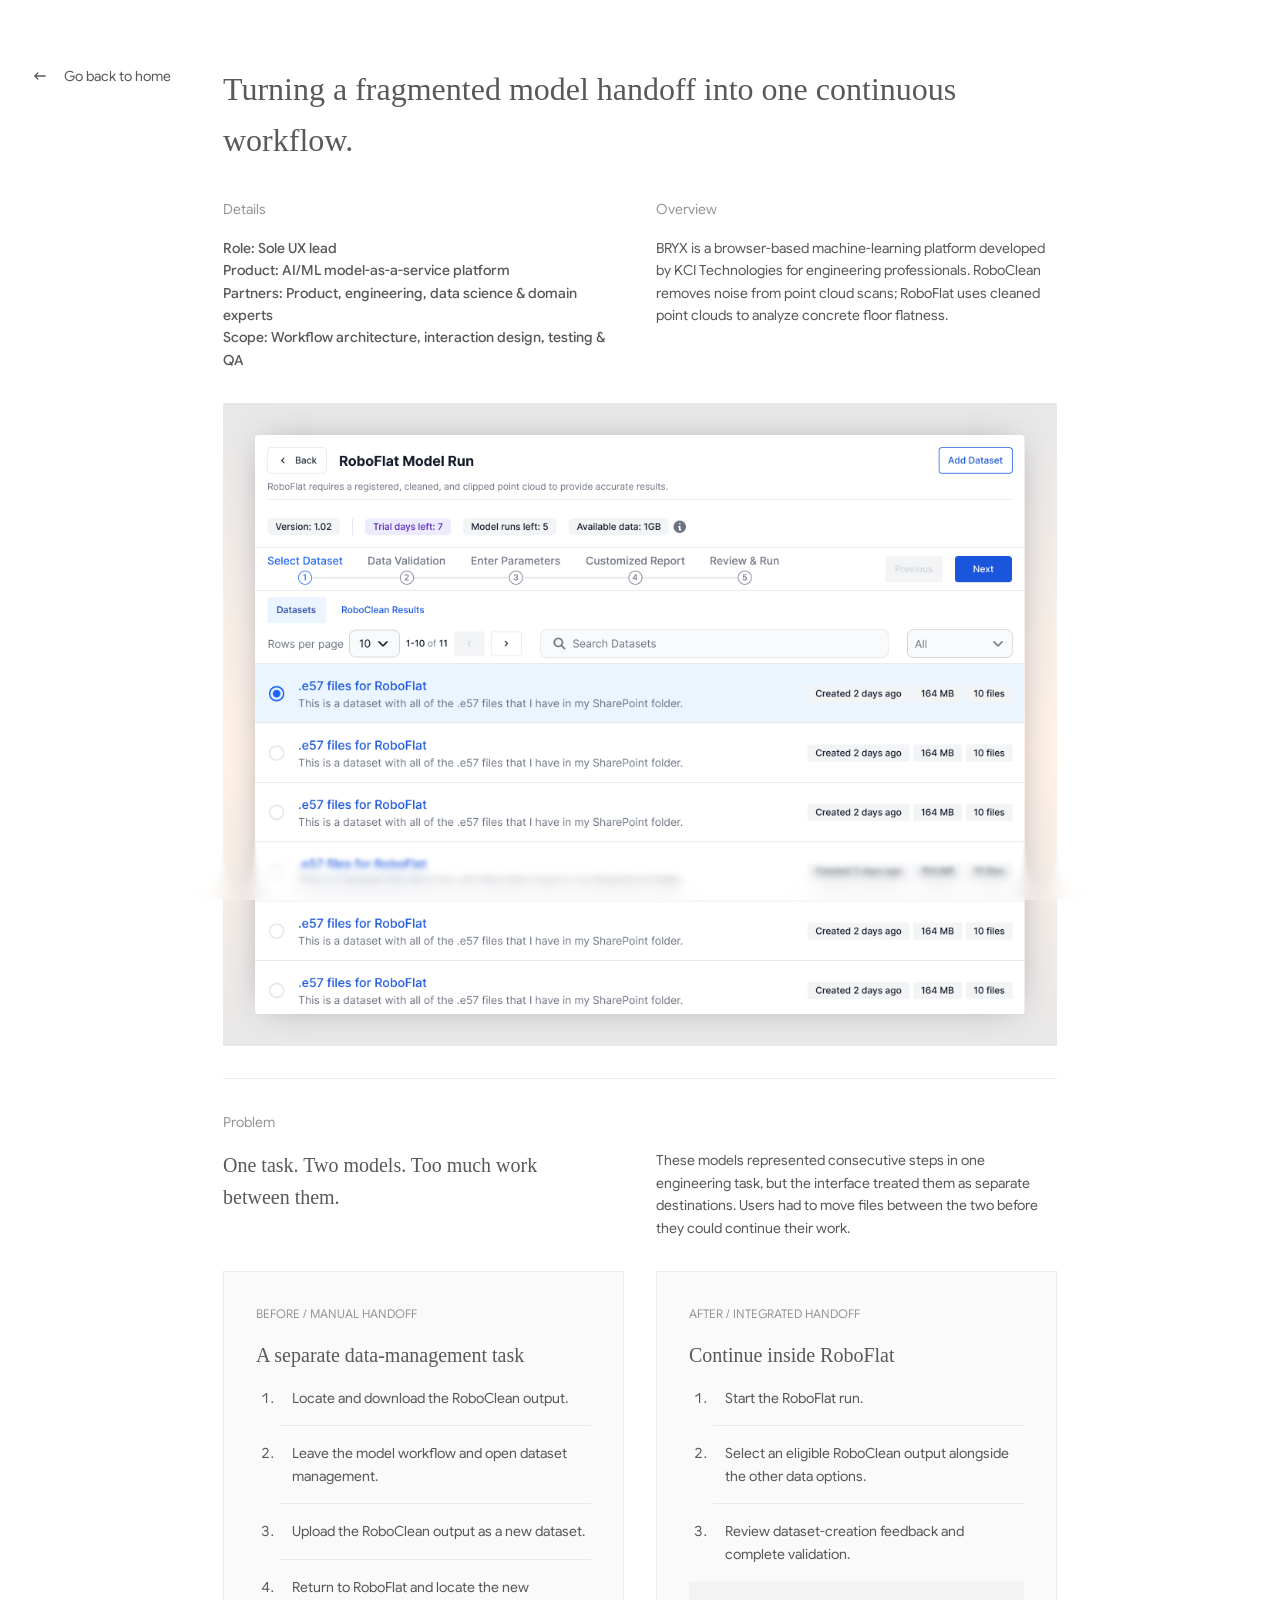
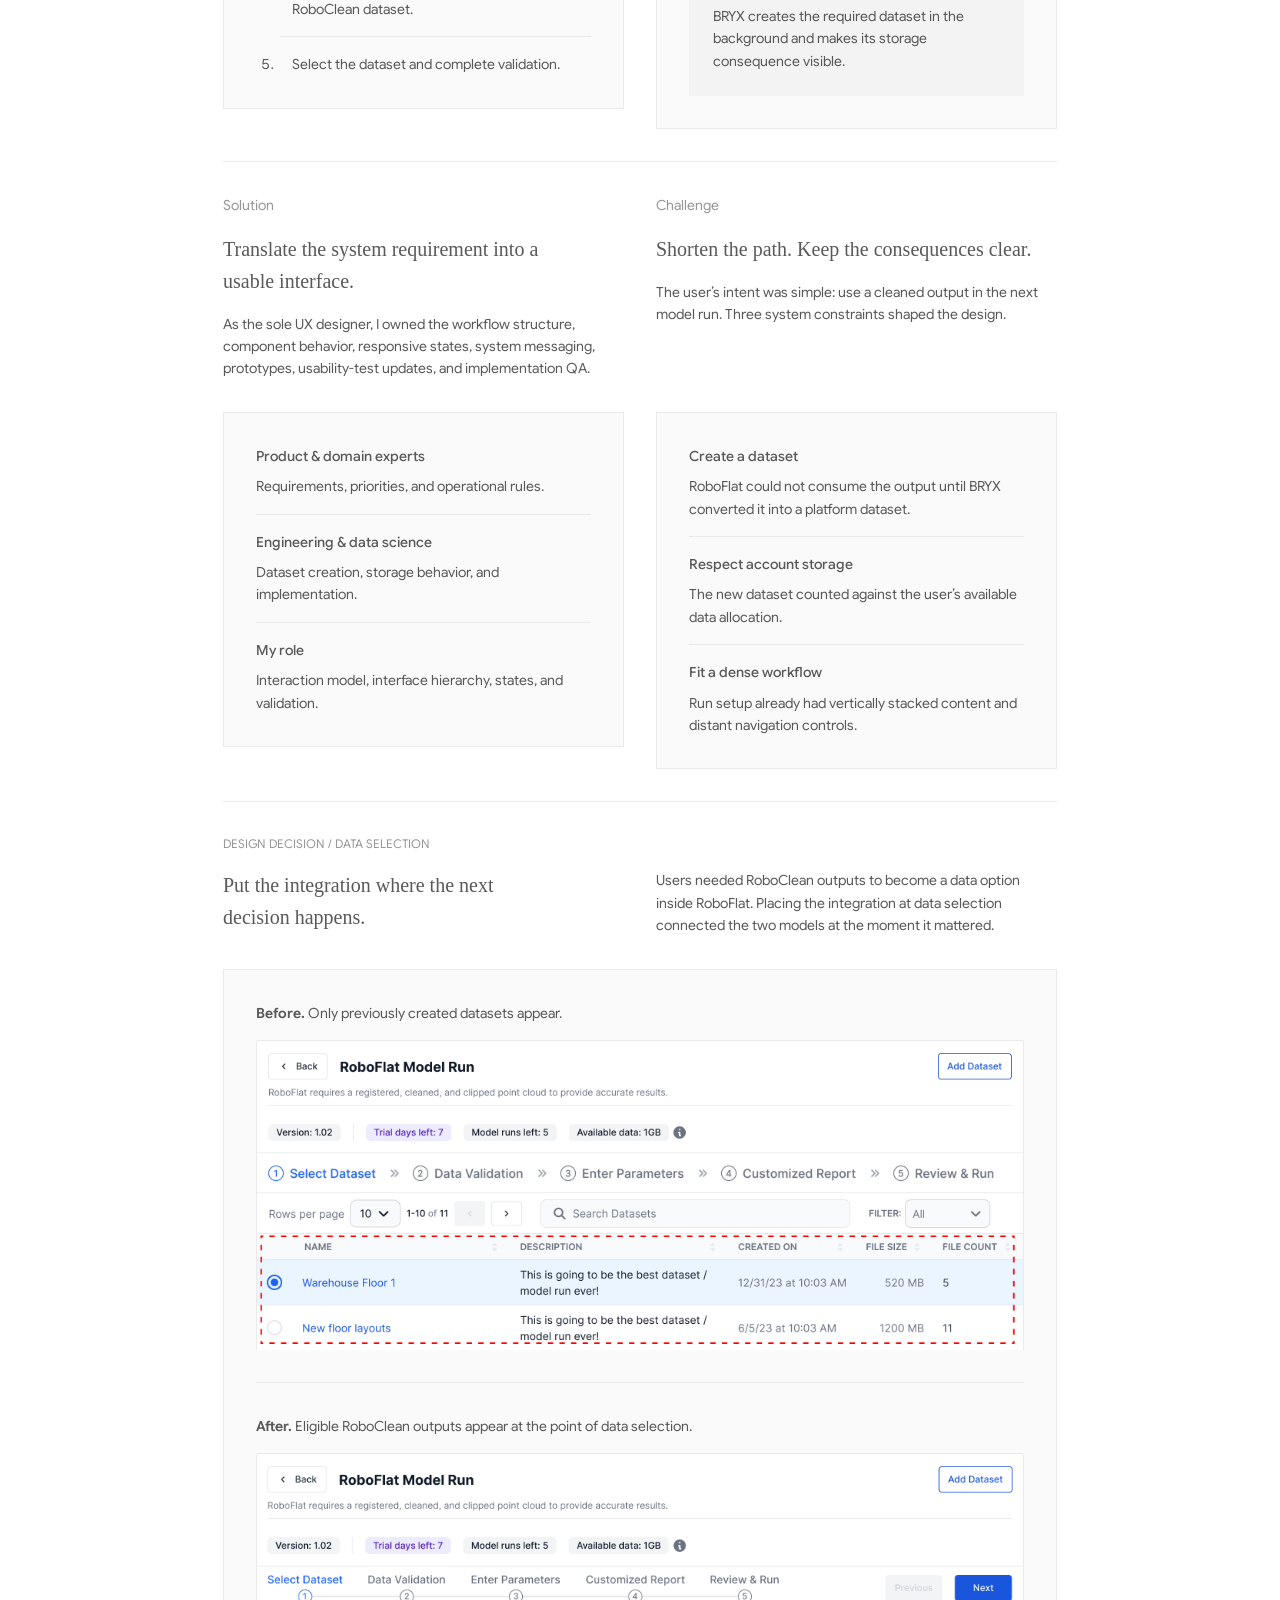
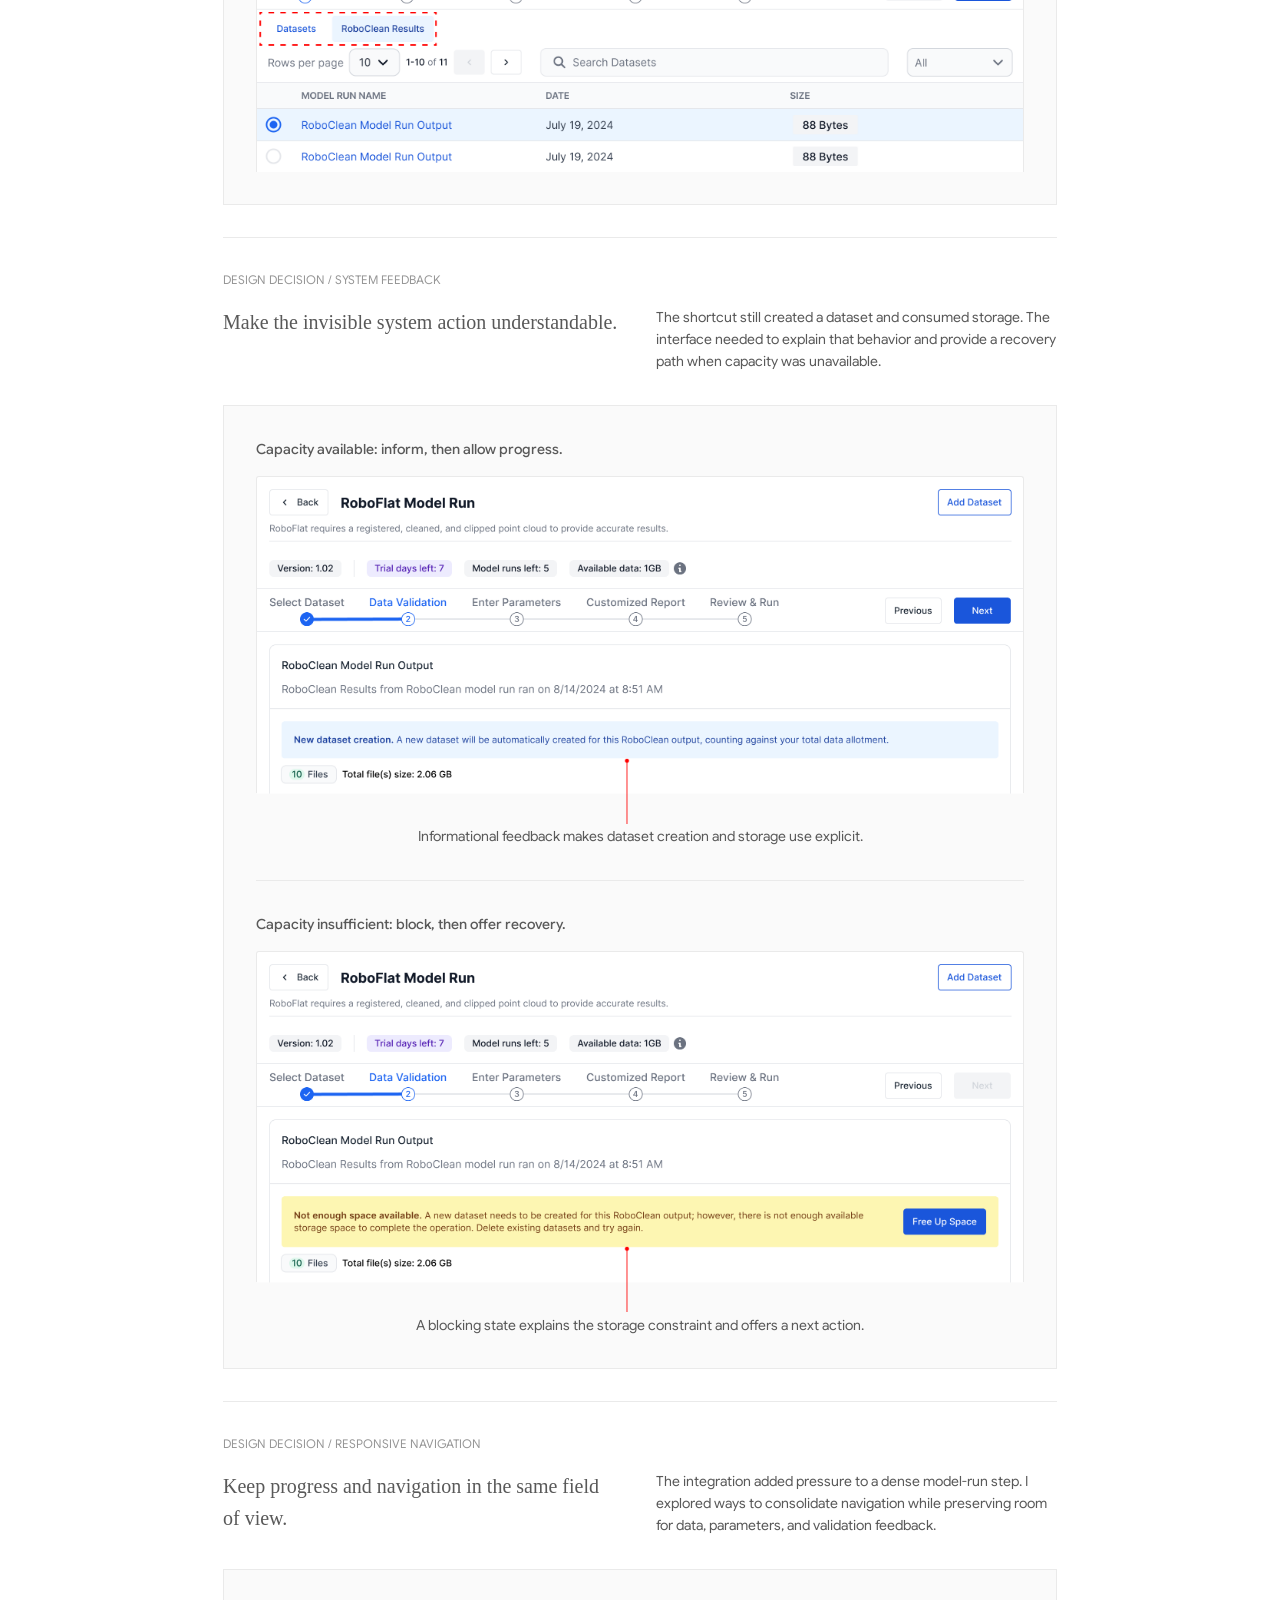
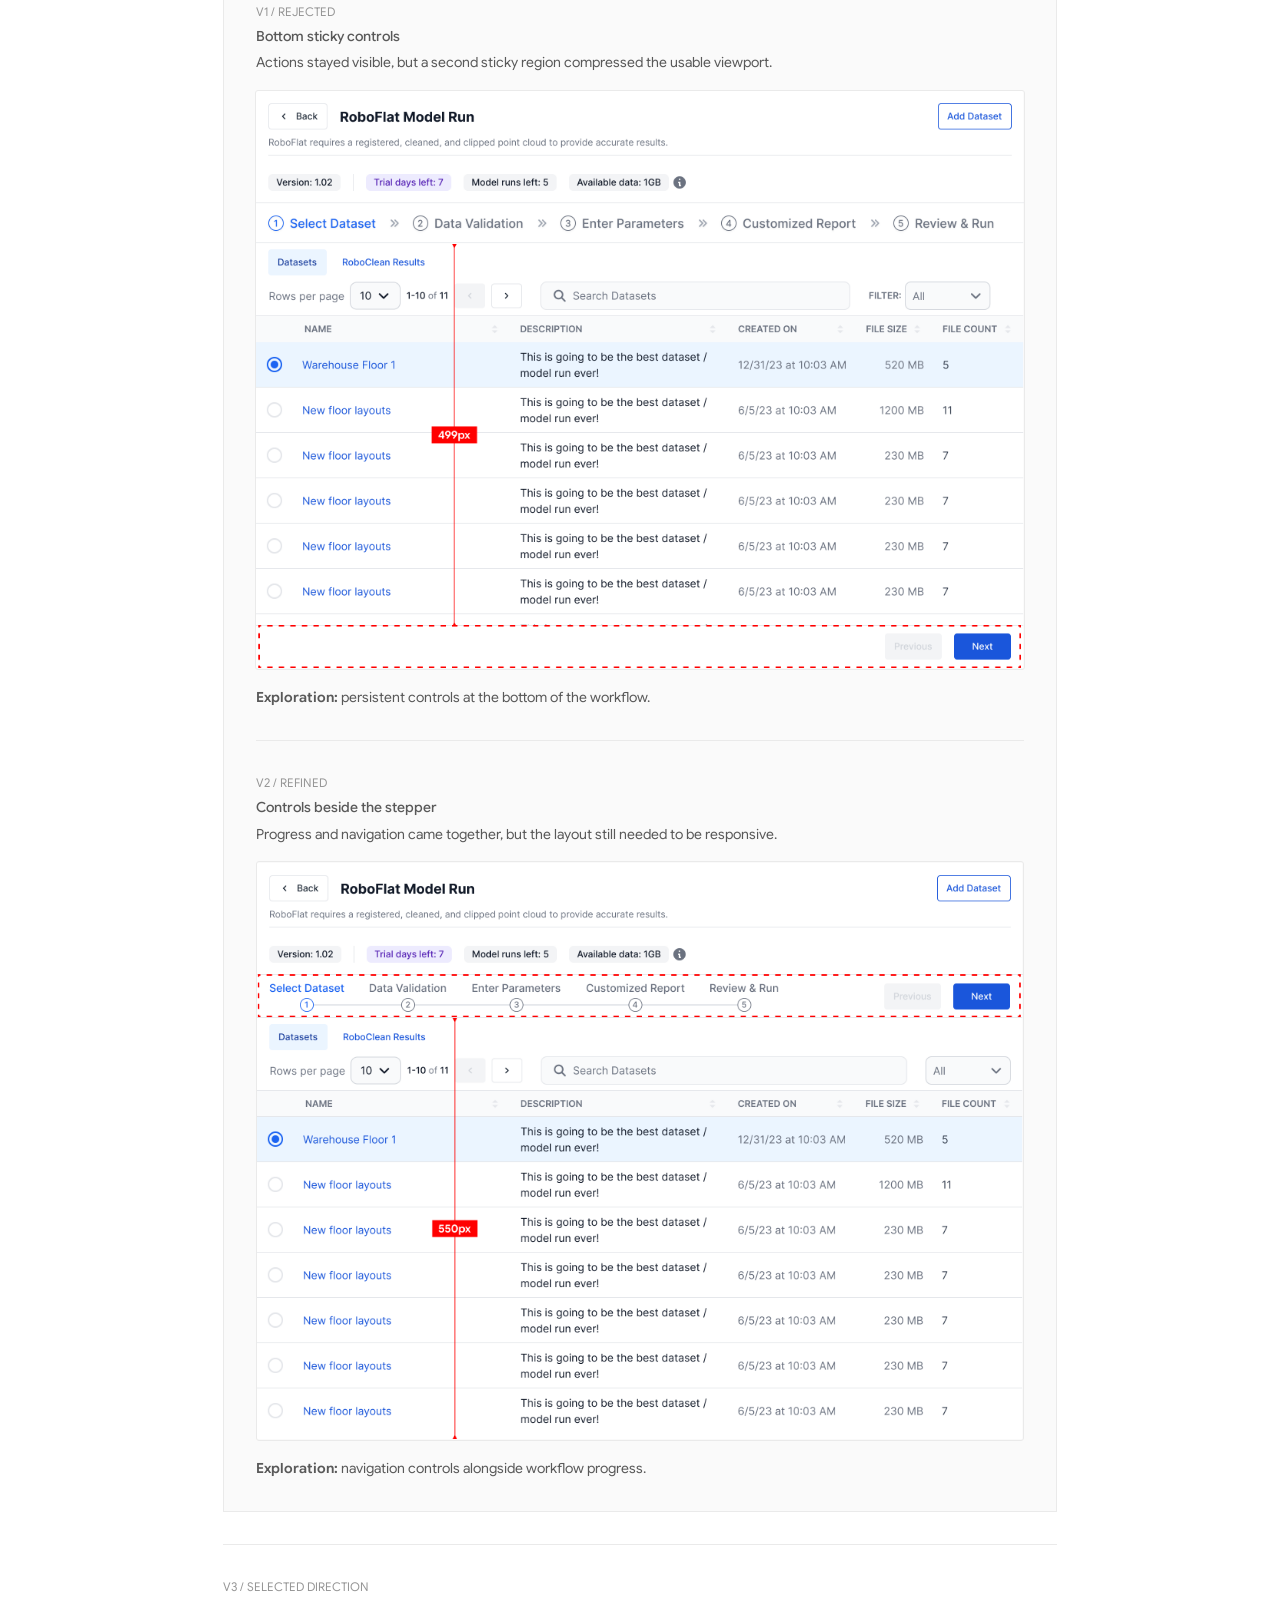
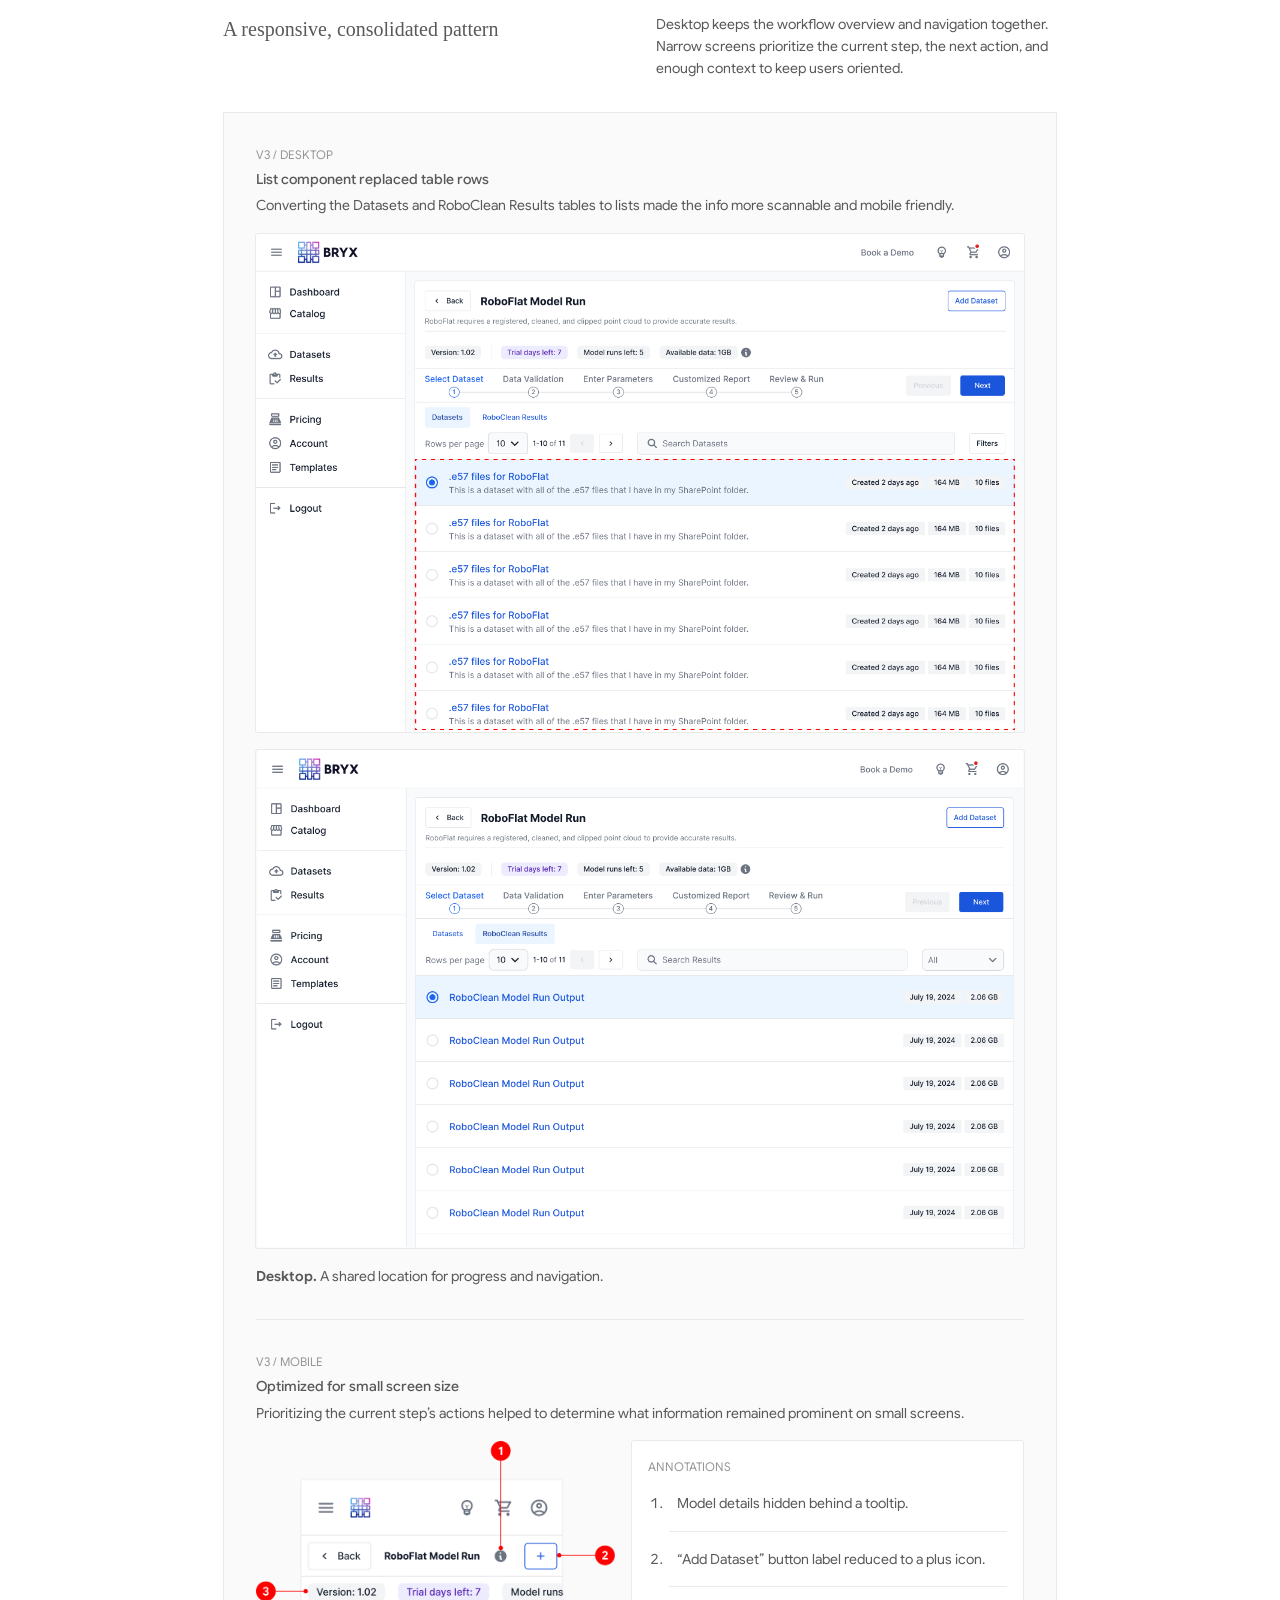
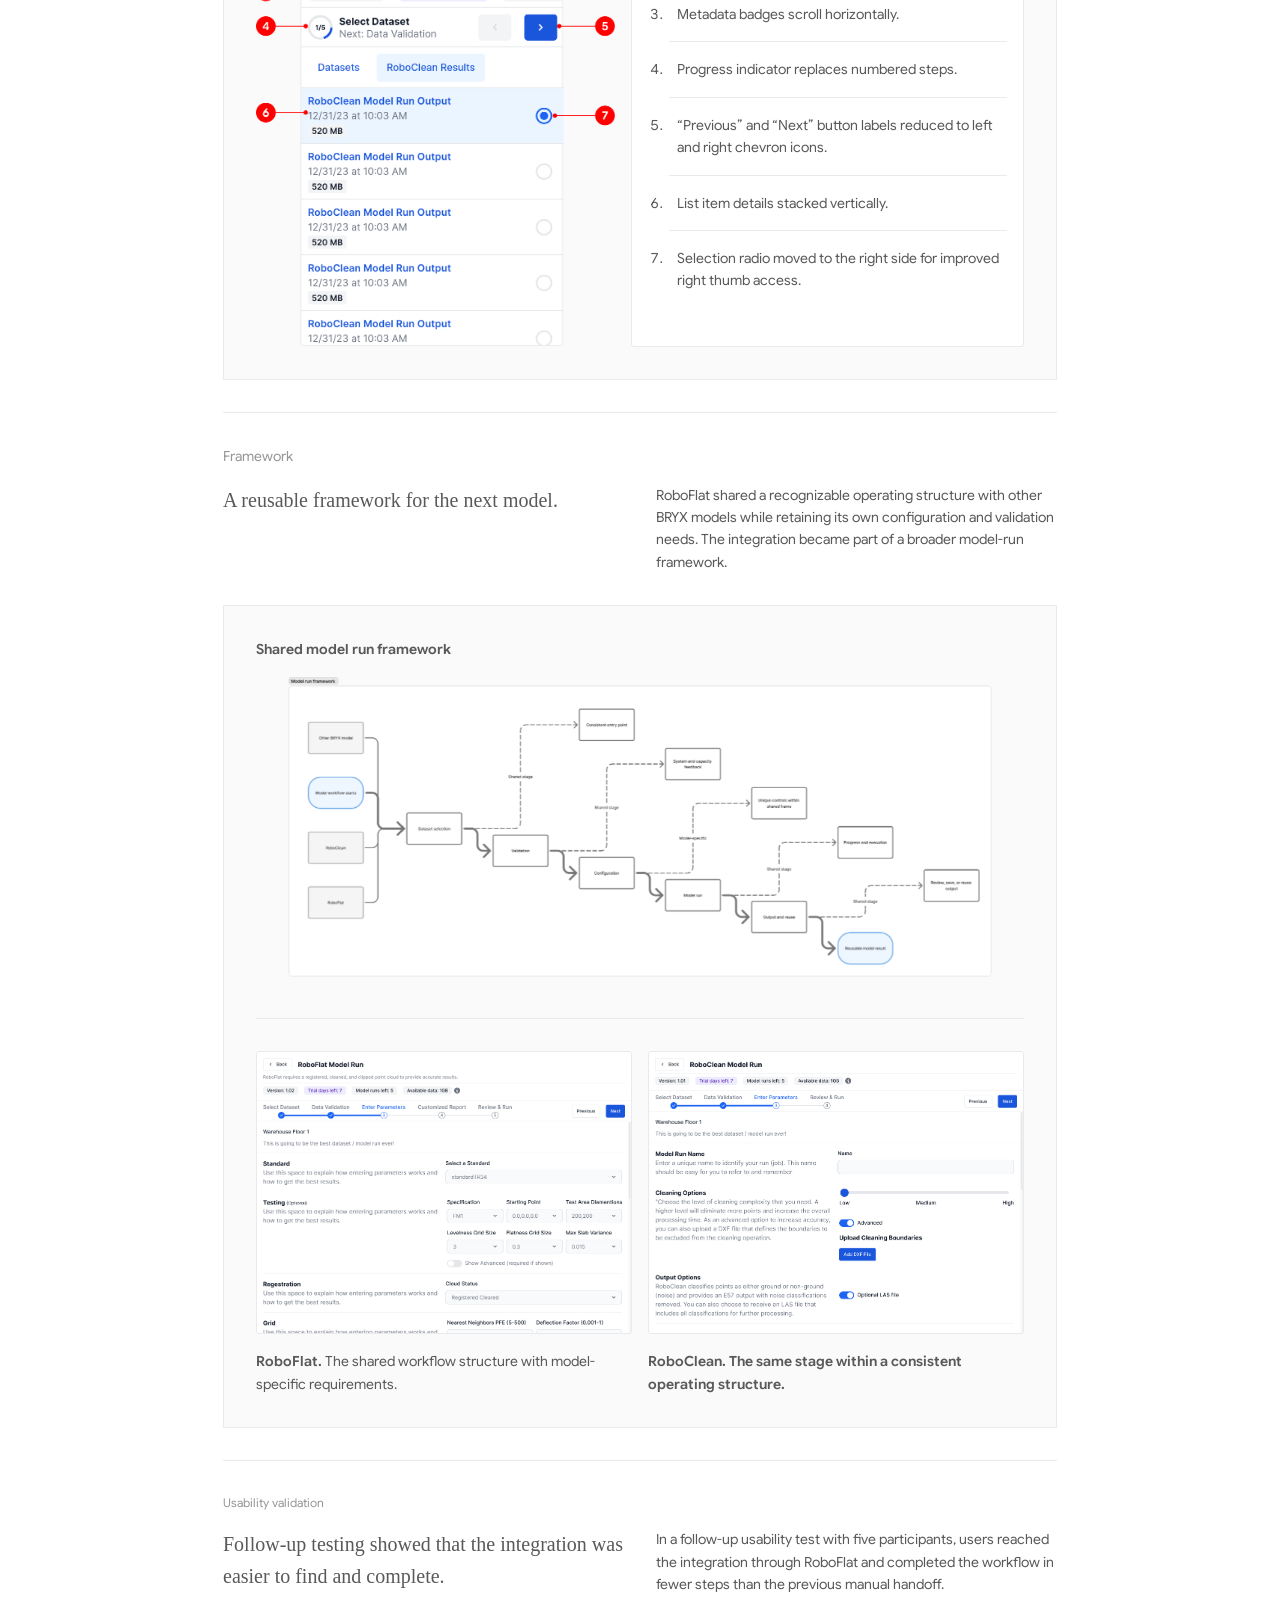
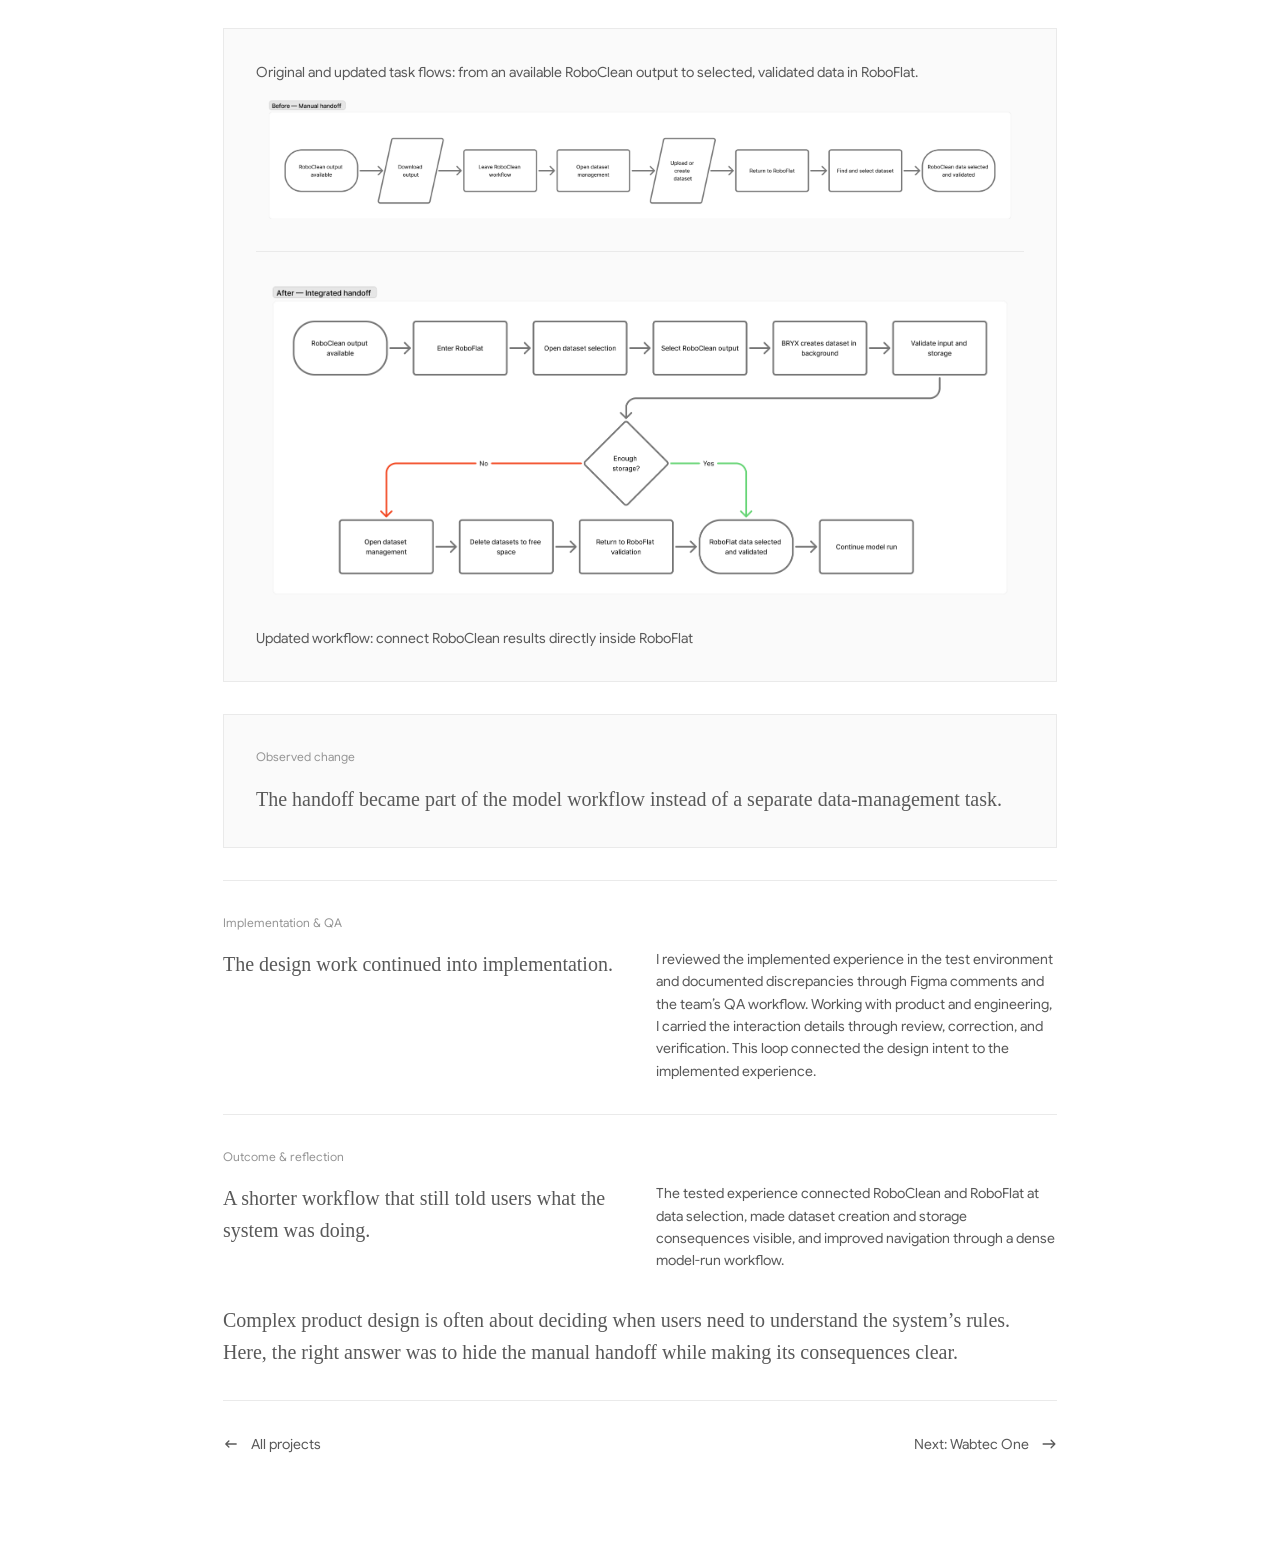
==== commit 8dbc4d36: "Use true BRYX semibold captions and refine usability finding copy" ====
--- a/bryx_maas_platform.html
+++ b/bryx_maas_platform.html
@@ -333,10 +333,10 @@
 <p class="eyebrow bryx-section-label">Usability validation</p>
 <div class="columns">
 <div>
-<h2>5/5 usability participants found the integration inside RoboFlat and completed the connection in fewer steps.</h2>
-</div>
-<div>
-<p class="">In a follow-up usability test with five participants, users found the integration inside RoboFlat and completed the connection in fewer steps.</p>
+<h2>Follow-up testing showed that the integration was easier to find and complete.</h2>
+</div>
+<div>
+<p class="">In a follow-up usability test with five participants, users reached the integration through RoboFlat and completed the workflow in fewer steps than the previous manual handoff.</p>
 </div>
 </div>
 <div class="bryx-editorial-media bryx-flows-media">
--- a/bryx-typography.css
+++ b/bryx-typography.css
@@ -1,4 +1,12 @@
 /* BRYX typography — Figma 1:64. Media geometry remains in bryx-media.css. */
+@font-face {
+  font-family: "BRYX Caption Semibold";
+  src: url("fonts/google-sans-flex-600.ttf") format("truetype");
+  font-style: normal;
+  font-weight: 600;
+  font-display: swap;
+}
+
 .case-content .eyebrow { color: #969696; }
 .case-intro > .columns > div:first-child > p:not(.eyebrow) { font-weight: 500; }
 
@@ -19,8 +27,13 @@
 }
 
 .bryx-editorial-media figcaption { font-size: 14px; line-height: 1.6; }
+.bryx-data-selection-media figcaption strong,
 .bryx-editorial-media figcaption strong,
 .bryx-framework-diagram figcaption,
-.bryx-framework-examples > div:last-child figcaption { font-weight: 600; }
+.bryx-framework-examples > div:last-child figcaption {
+  font-family: "BRYX Caption Semibold", var(--font-sans);
+  font-weight: 600;
+  font-synthesis: none;
+}
 
 .bryx-reflection { font: 400 20px/1.6 var(--font-serif); }
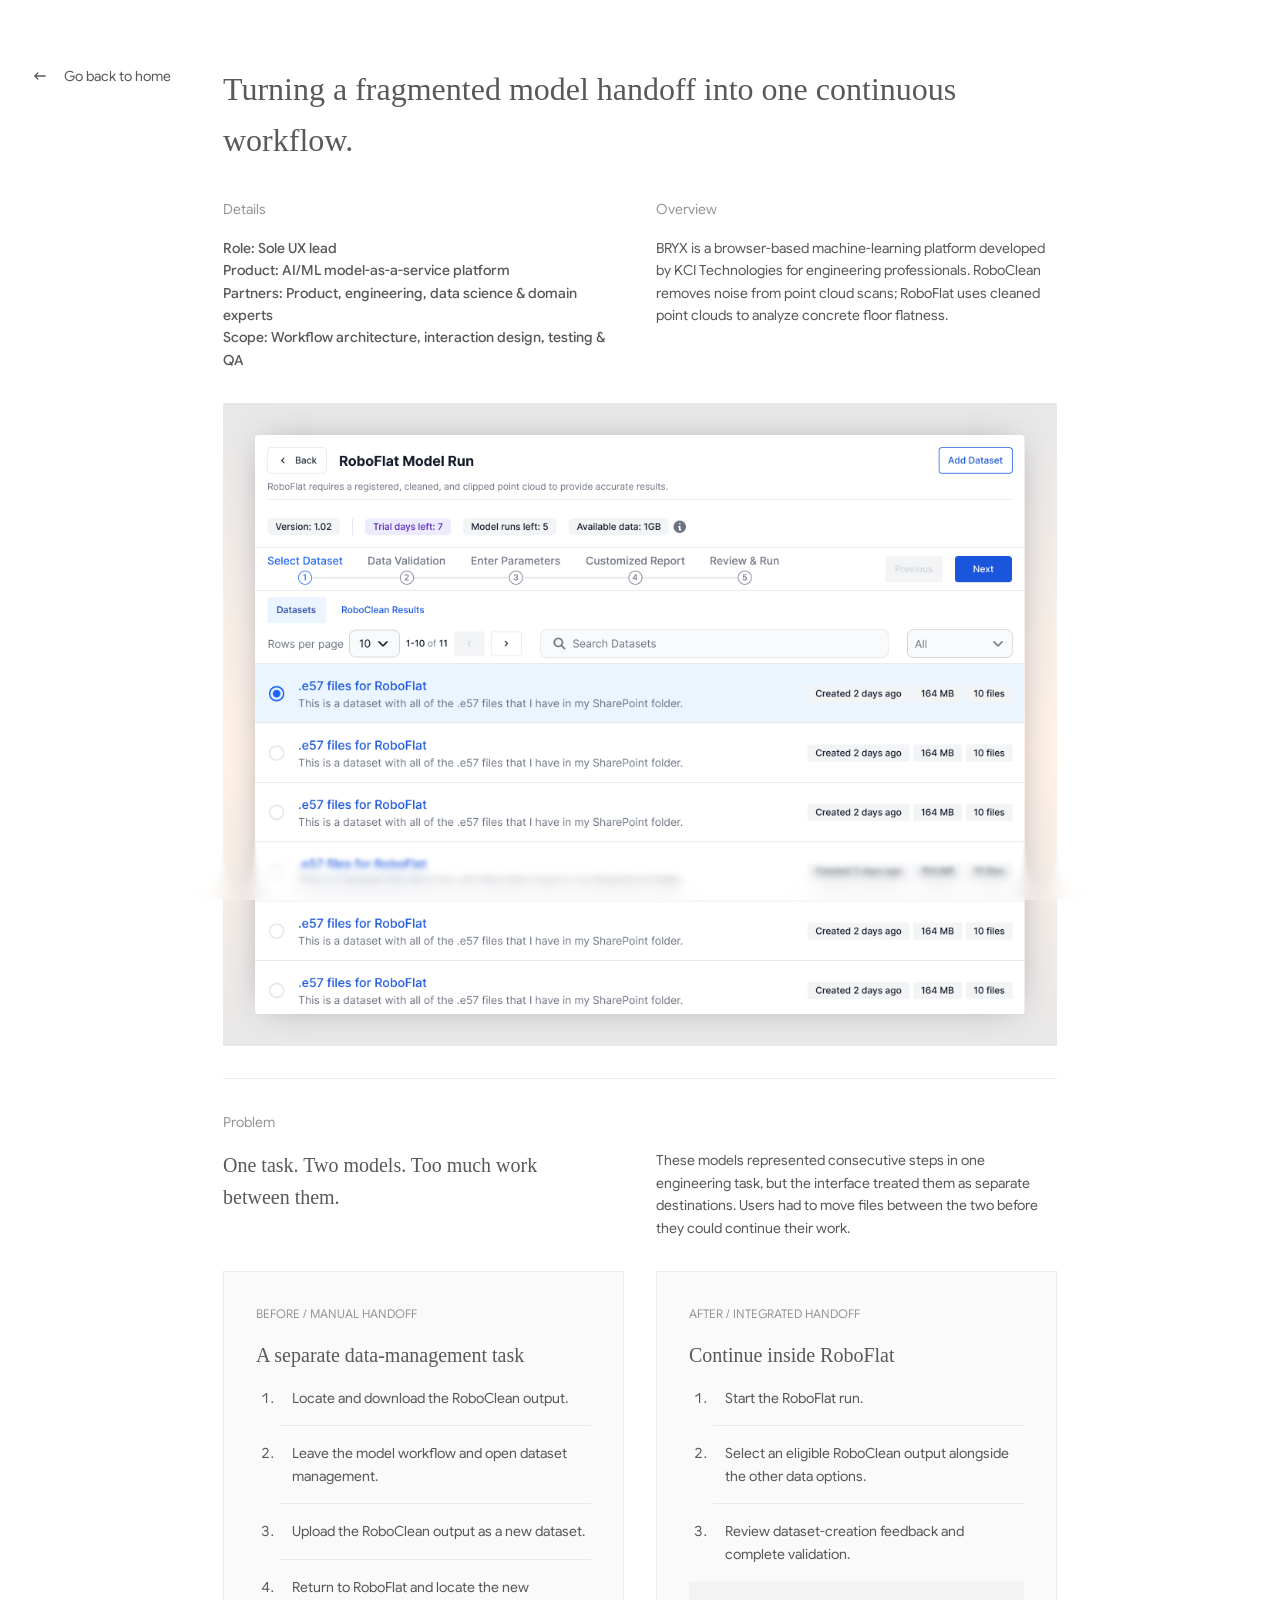
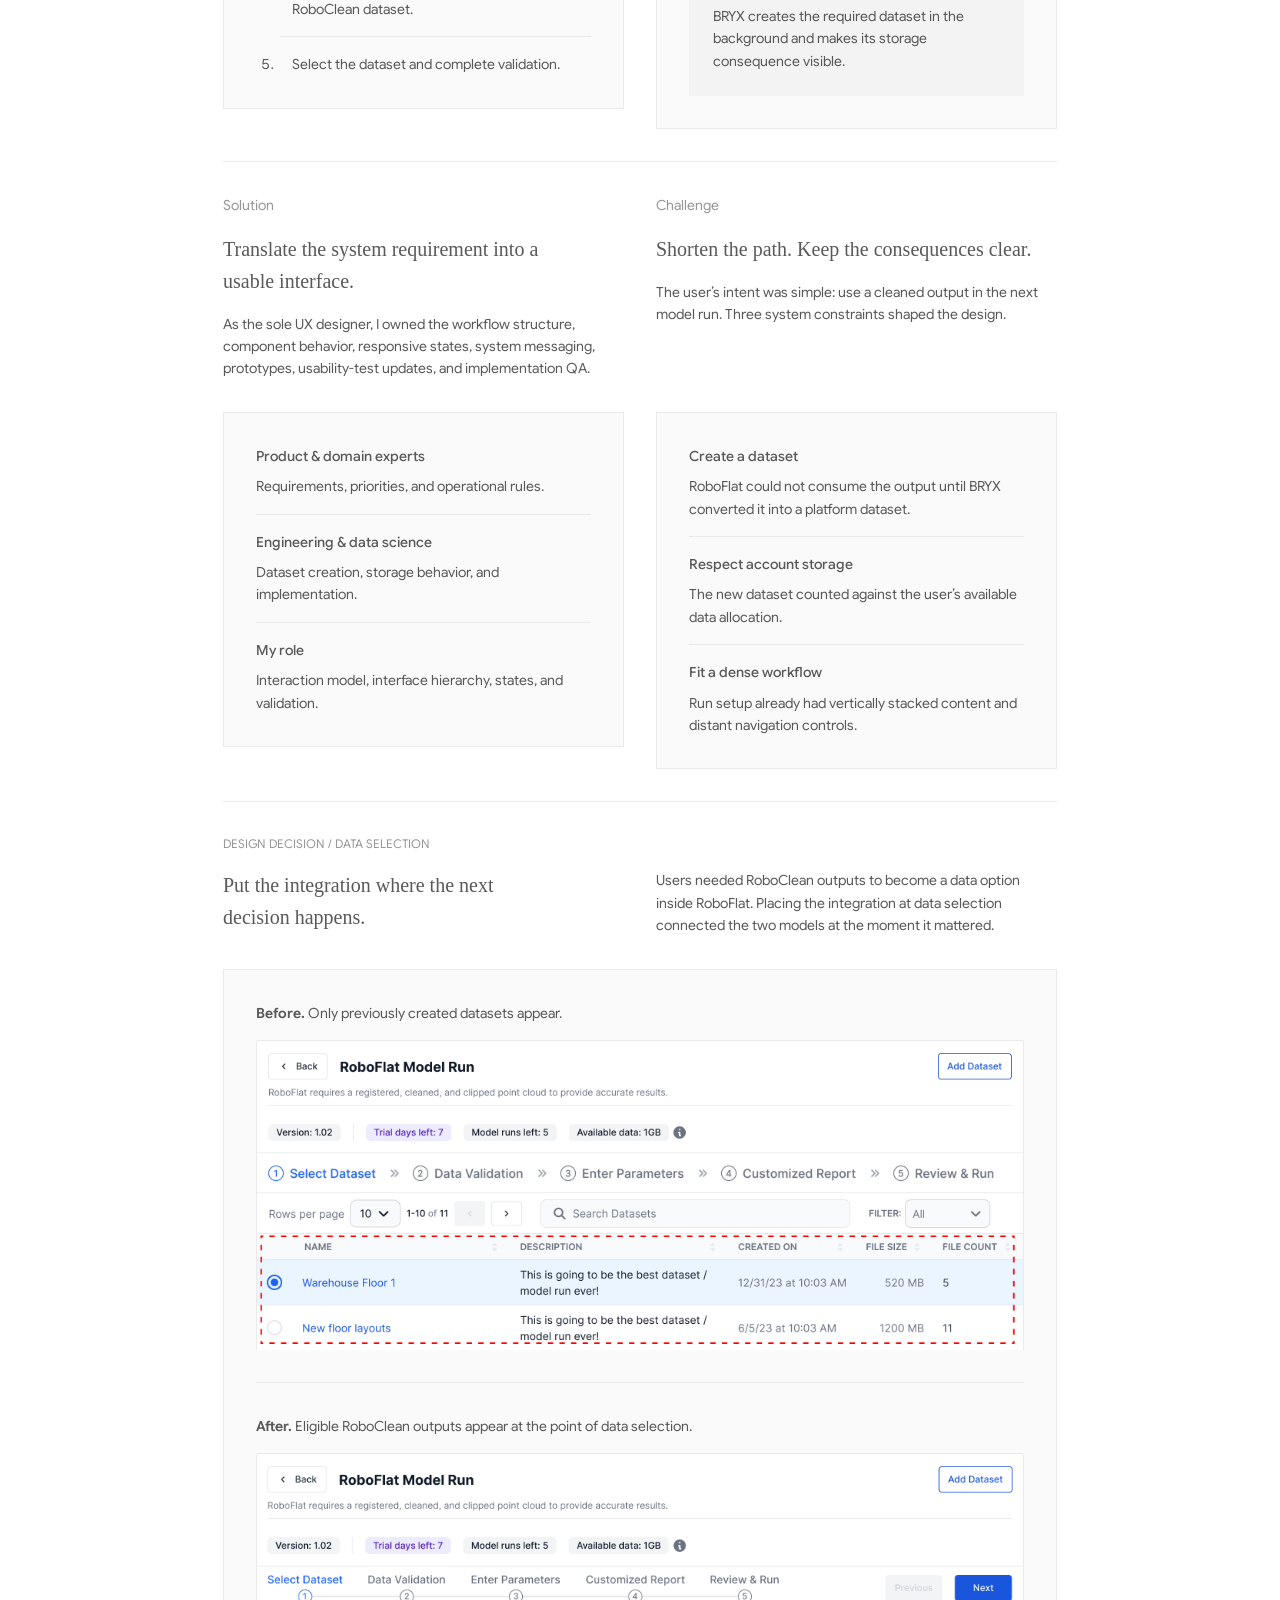
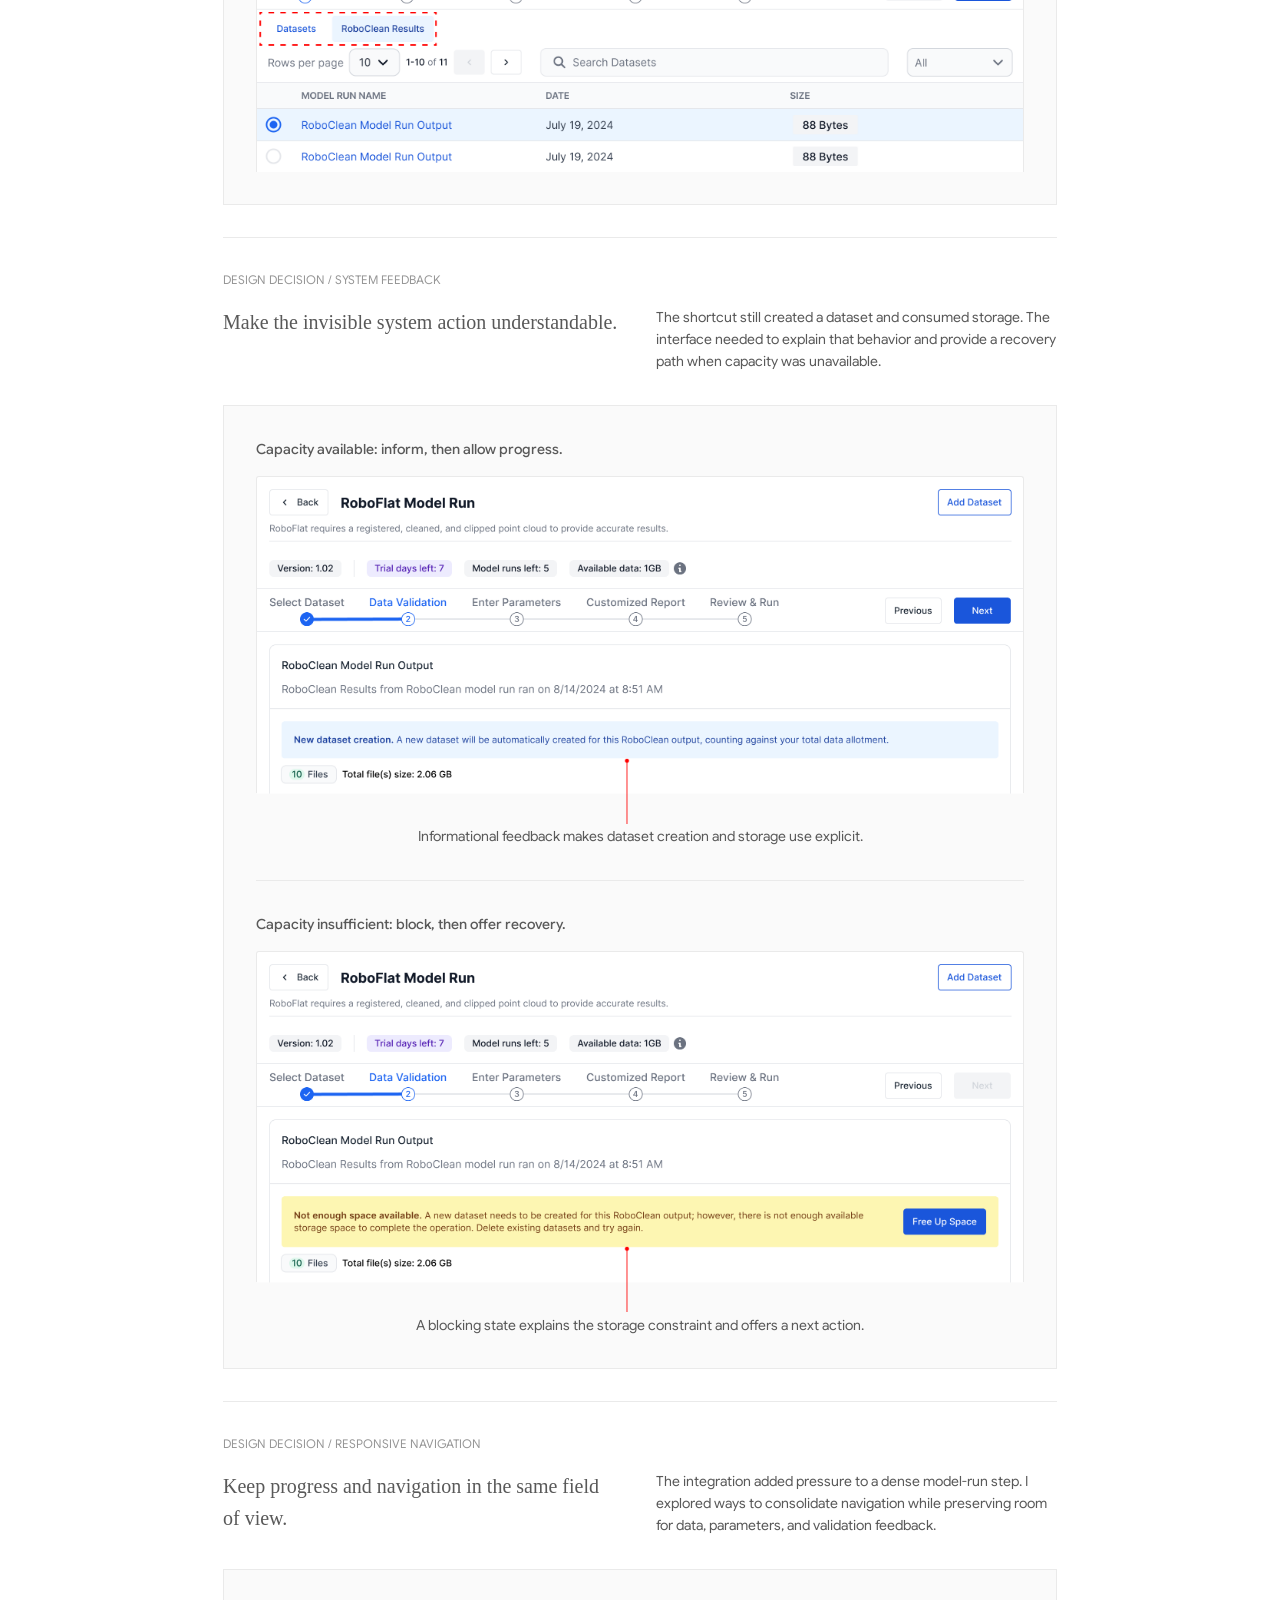
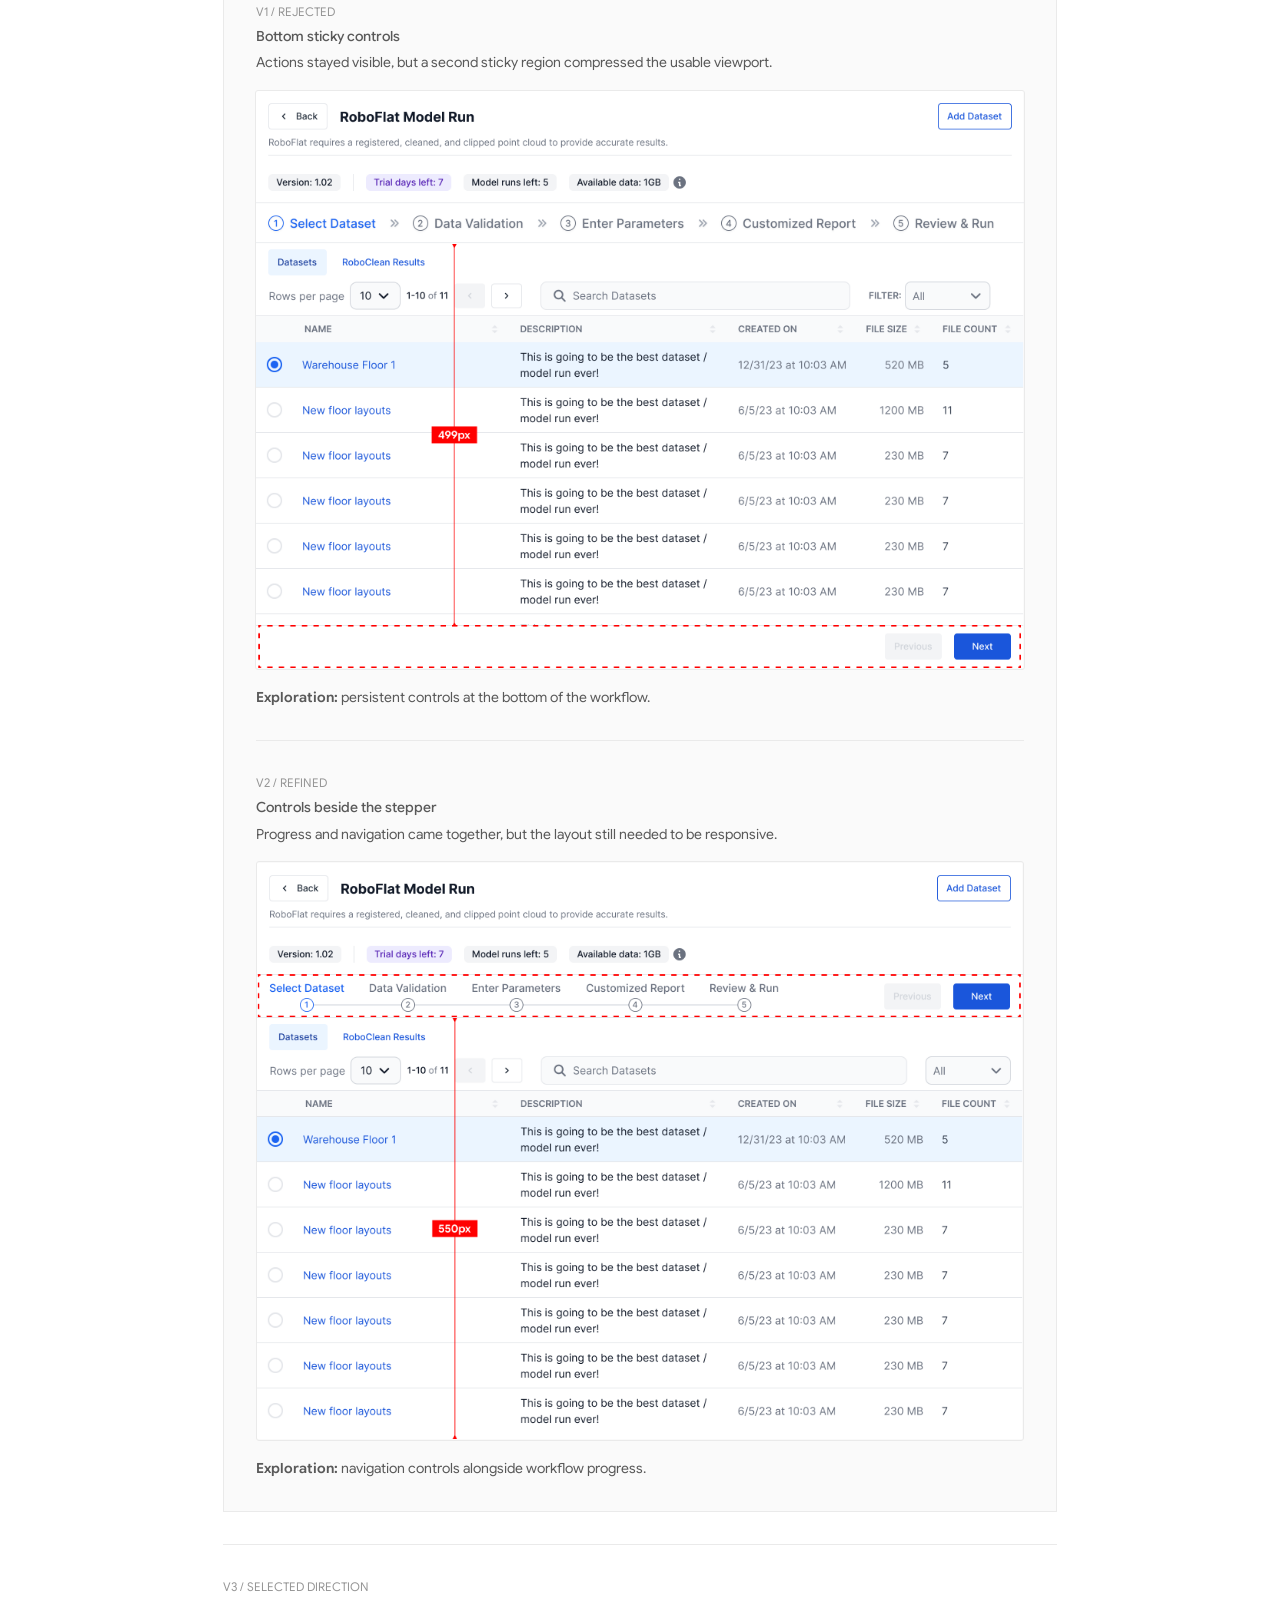
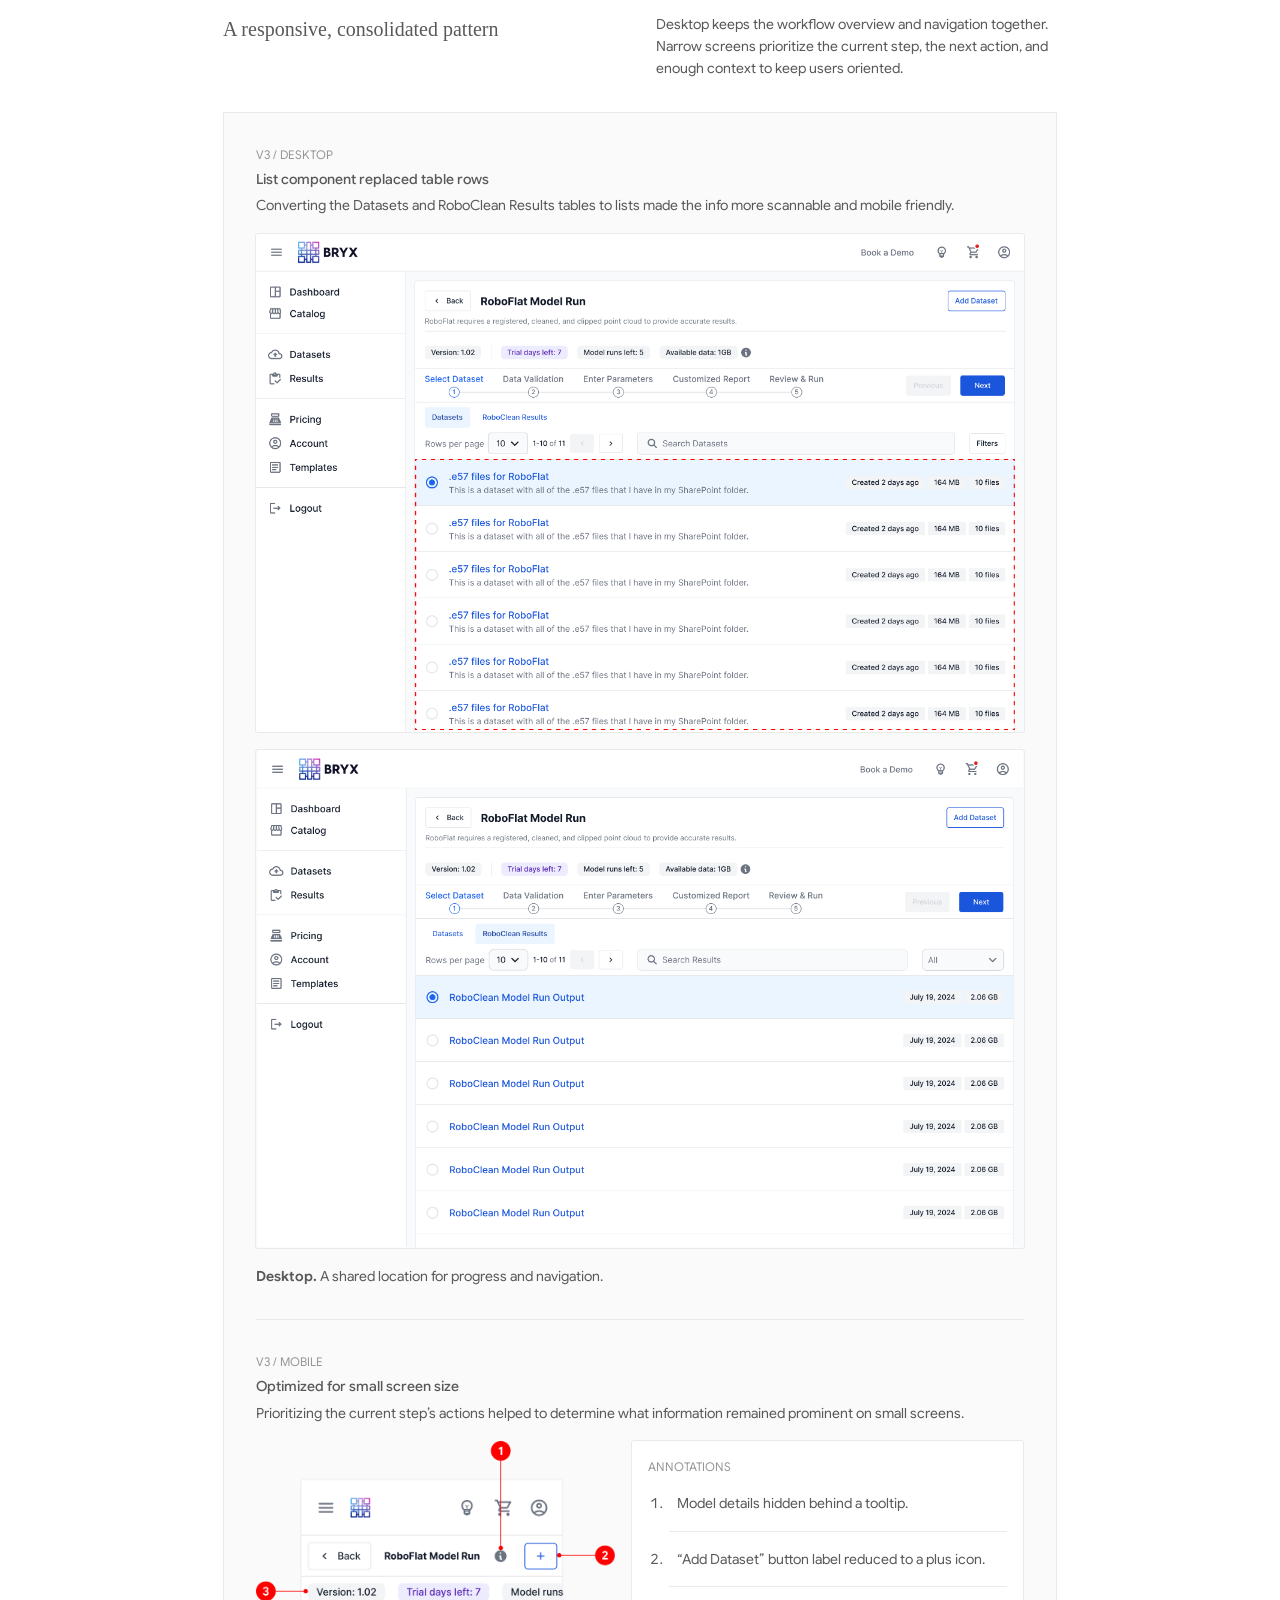
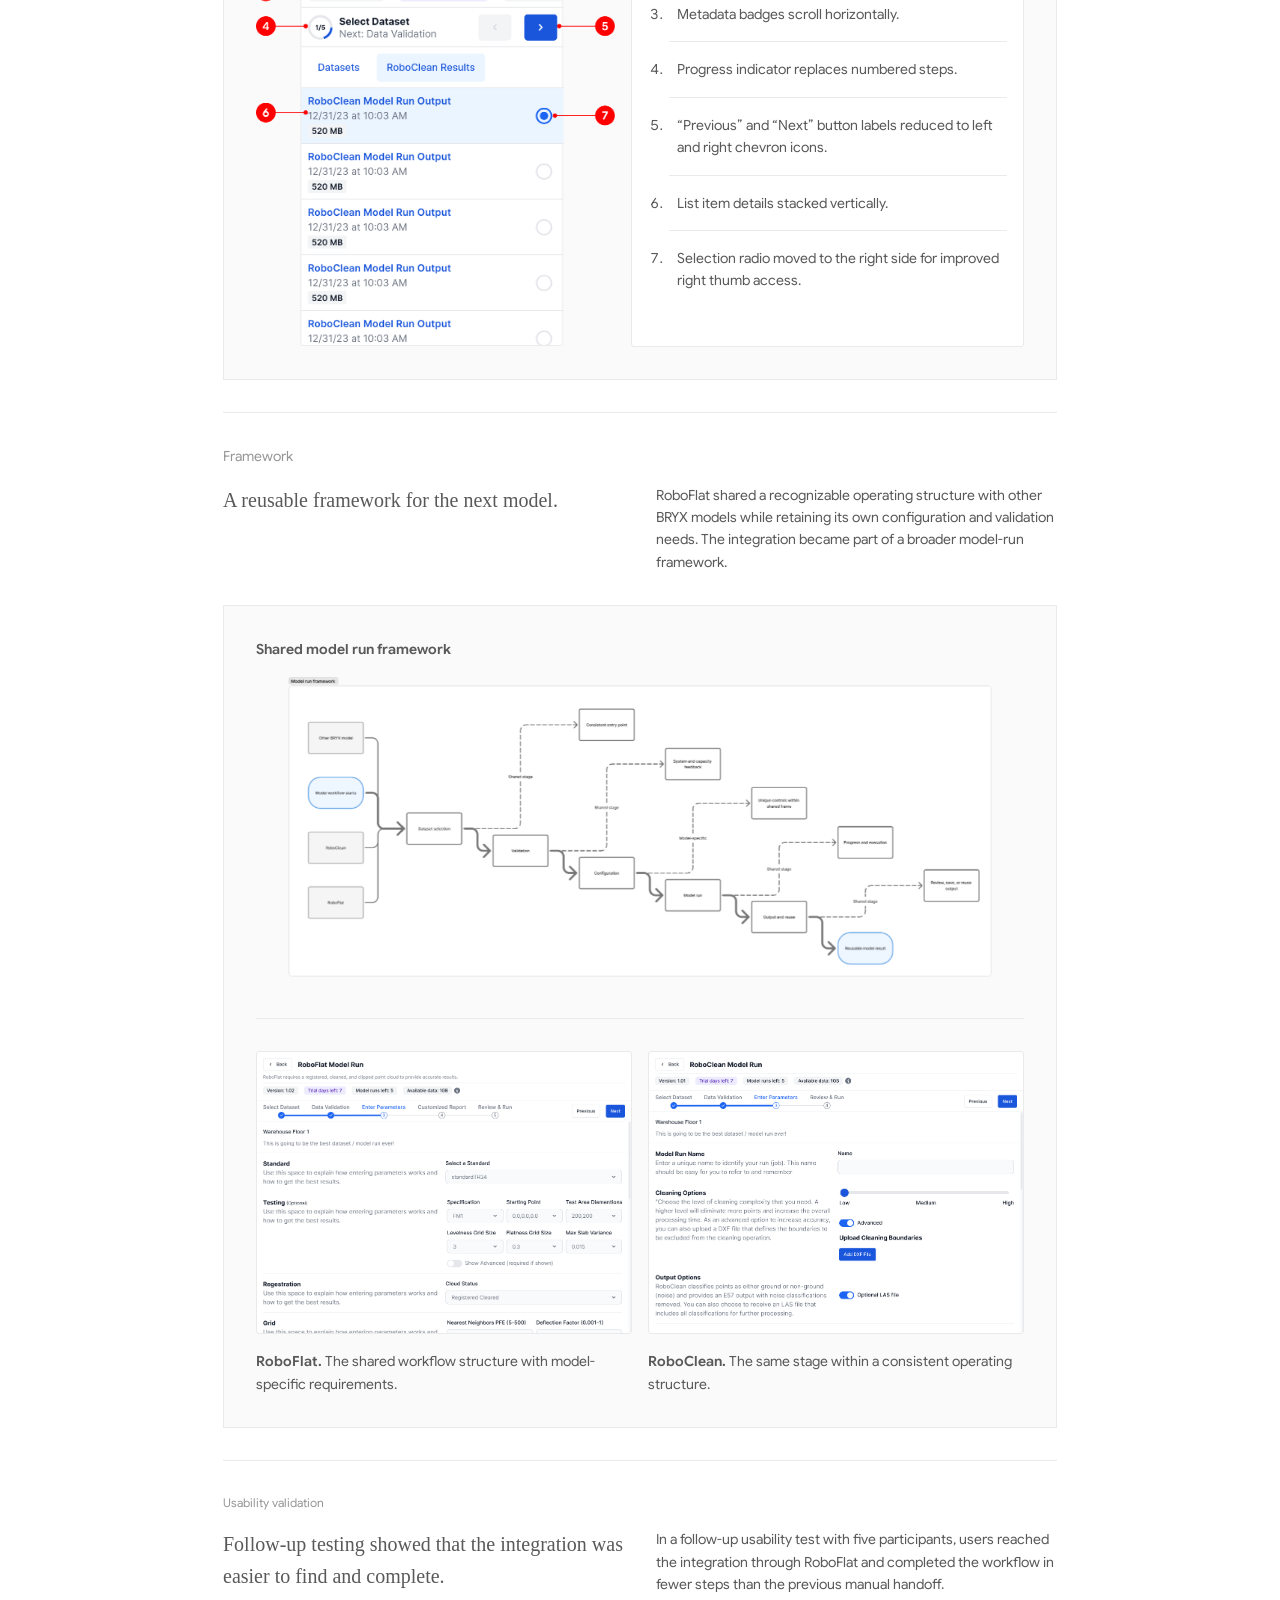
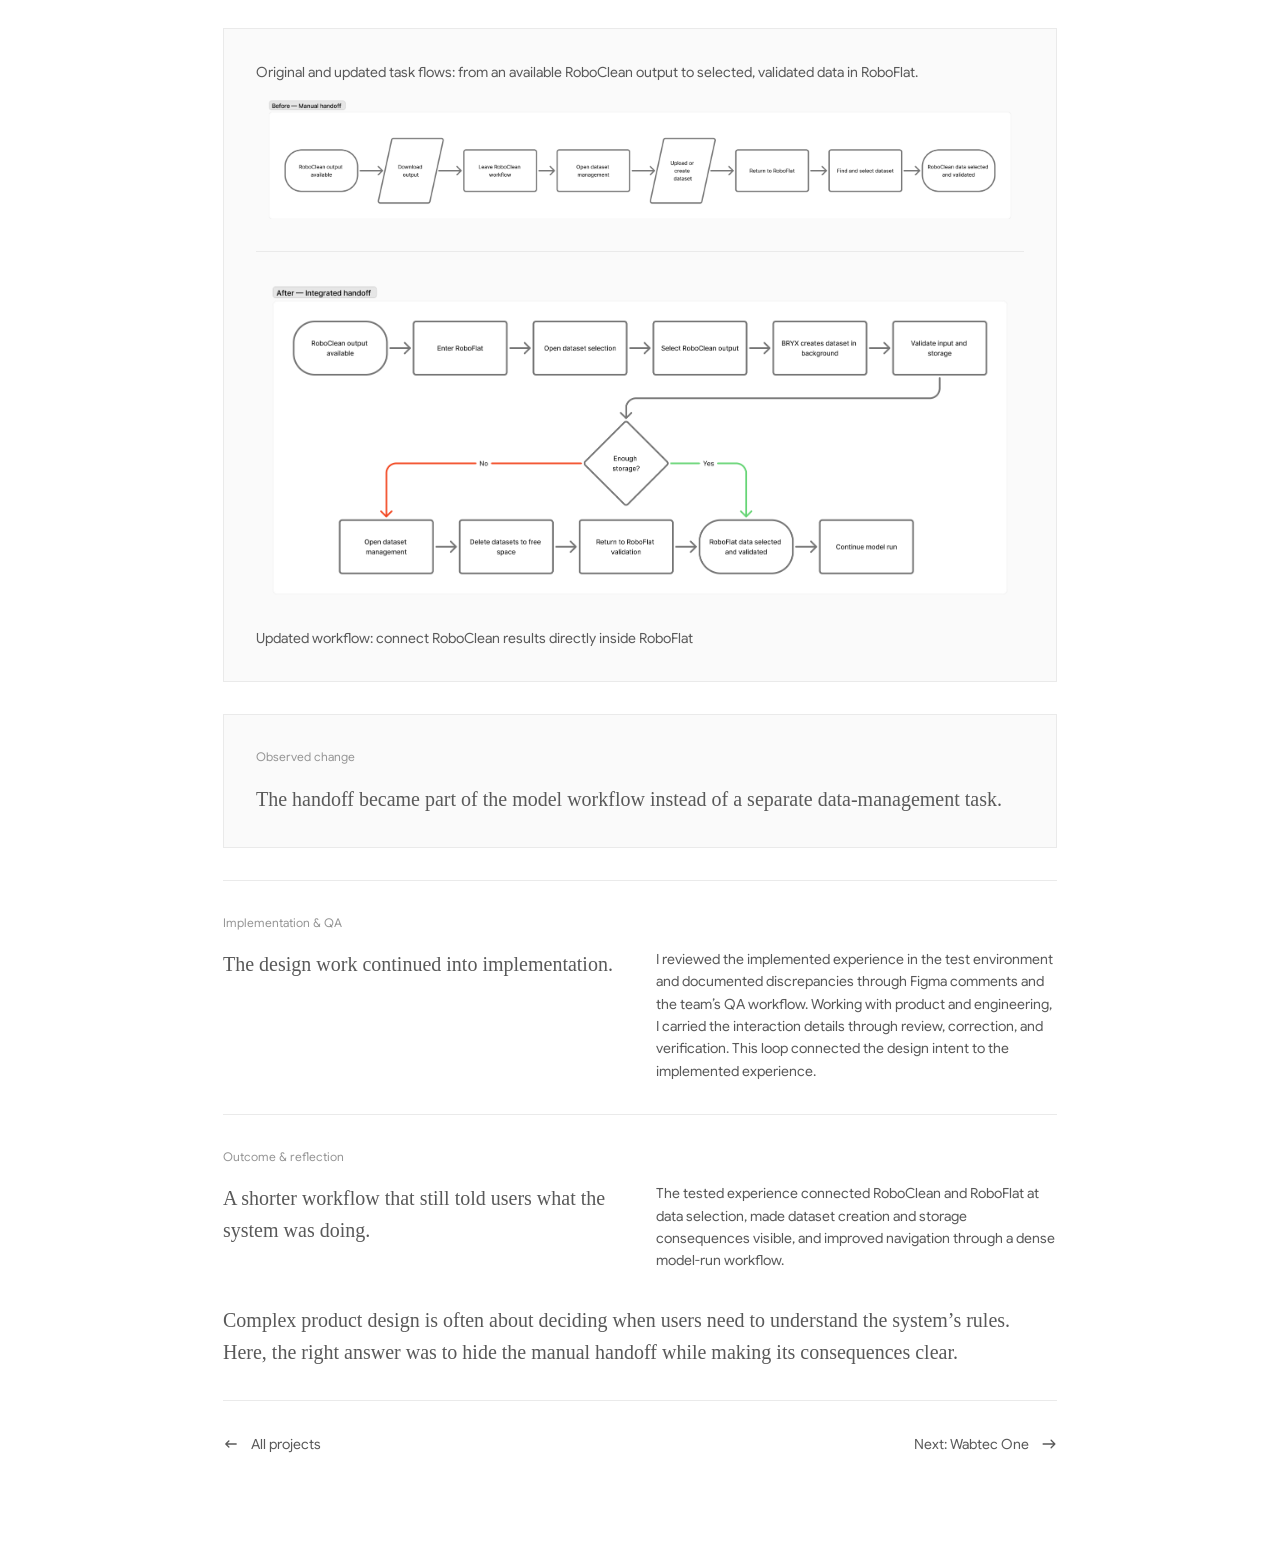
==== commit 64ce6555: "Limit RoboClean caption emphasis to its prefix" ====
--- a/bryx_maas_platform.html
+++ b/bryx_maas_platform.html
@@ -323,7 +323,7 @@
 <figure class="figure ">
 <a class="image-link" href="img/roboclean_enter_params.png" data-lightbox aria-label="Enlarge RoboClean. The same stage within a consistent operating structure."><img src="img/roboclean_enter_params.png" width="1998" height="1502" alt="RoboClean. The same stage within a consistent operating structure." loading="lazy" decoding="async">
 </a>
-<figcaption>RoboClean. The same stage within a consistent operating structure.</figcaption>
+<figcaption><strong>RoboClean.</strong> The same stage within a consistent operating structure.</figcaption>
 </figure>
 </div>
 </div>
--- a/bryx-typography.css
+++ b/bryx-typography.css
@@ -29,8 +29,7 @@
 .bryx-editorial-media figcaption { font-size: 14px; line-height: 1.6; }
 .bryx-data-selection-media figcaption strong,
 .bryx-editorial-media figcaption strong,
-.bryx-framework-diagram figcaption,
-.bryx-framework-examples > div:last-child figcaption {
+.bryx-framework-diagram figcaption {
   font-family: "BRYX Caption Semibold", var(--font-sans);
   font-weight: 600;
   font-synthesis: none;
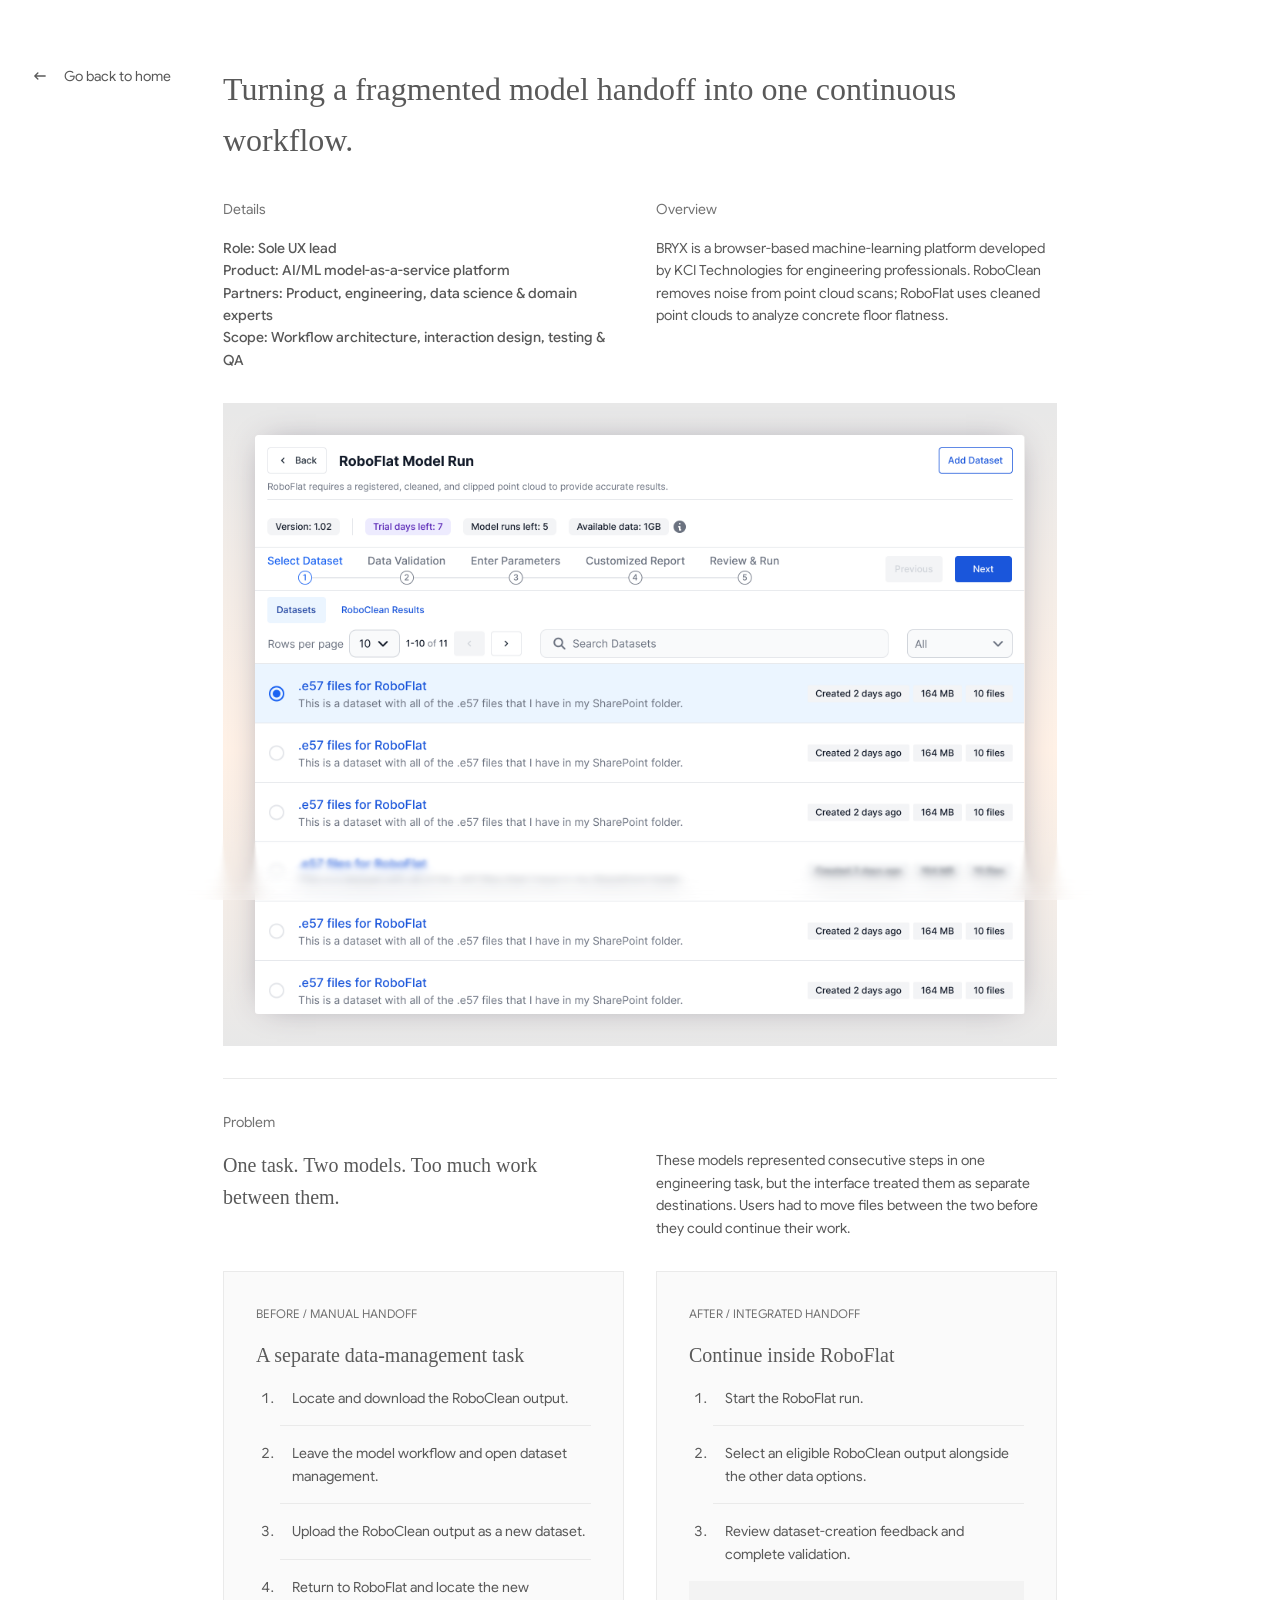
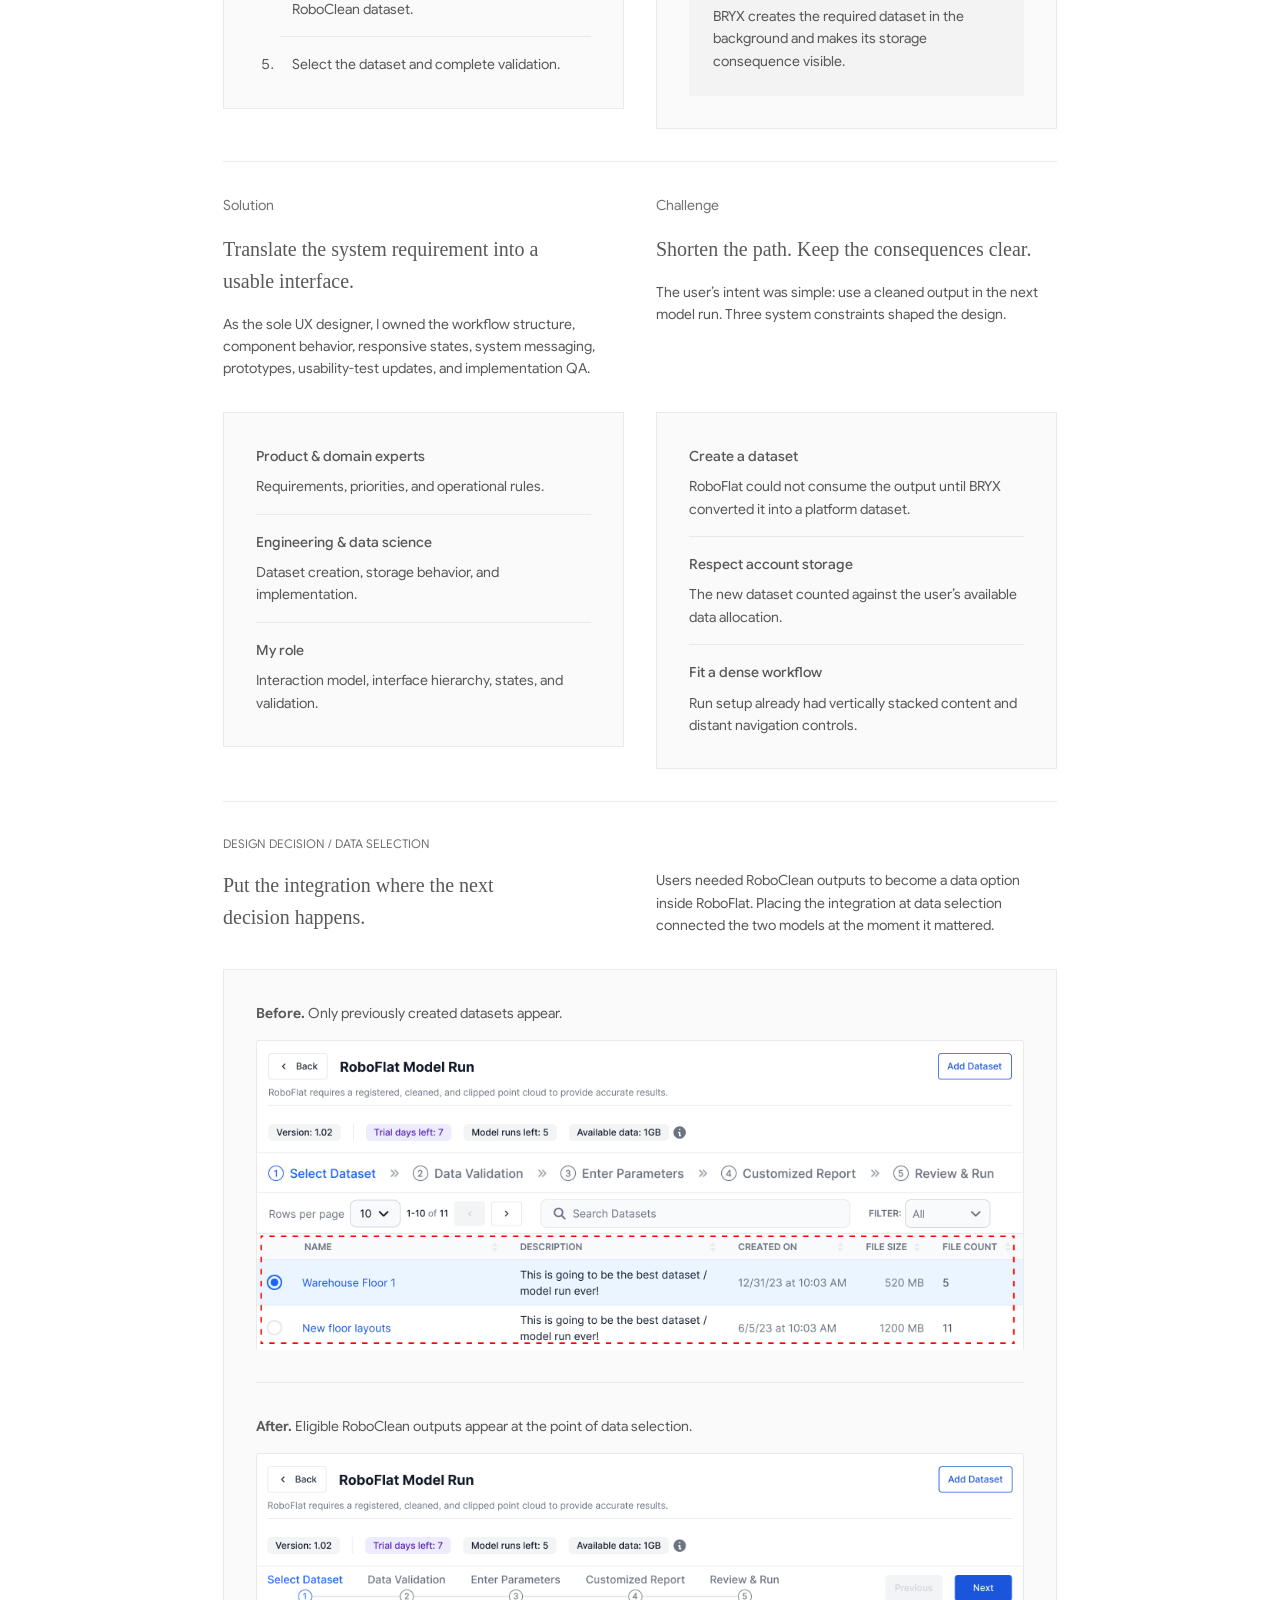
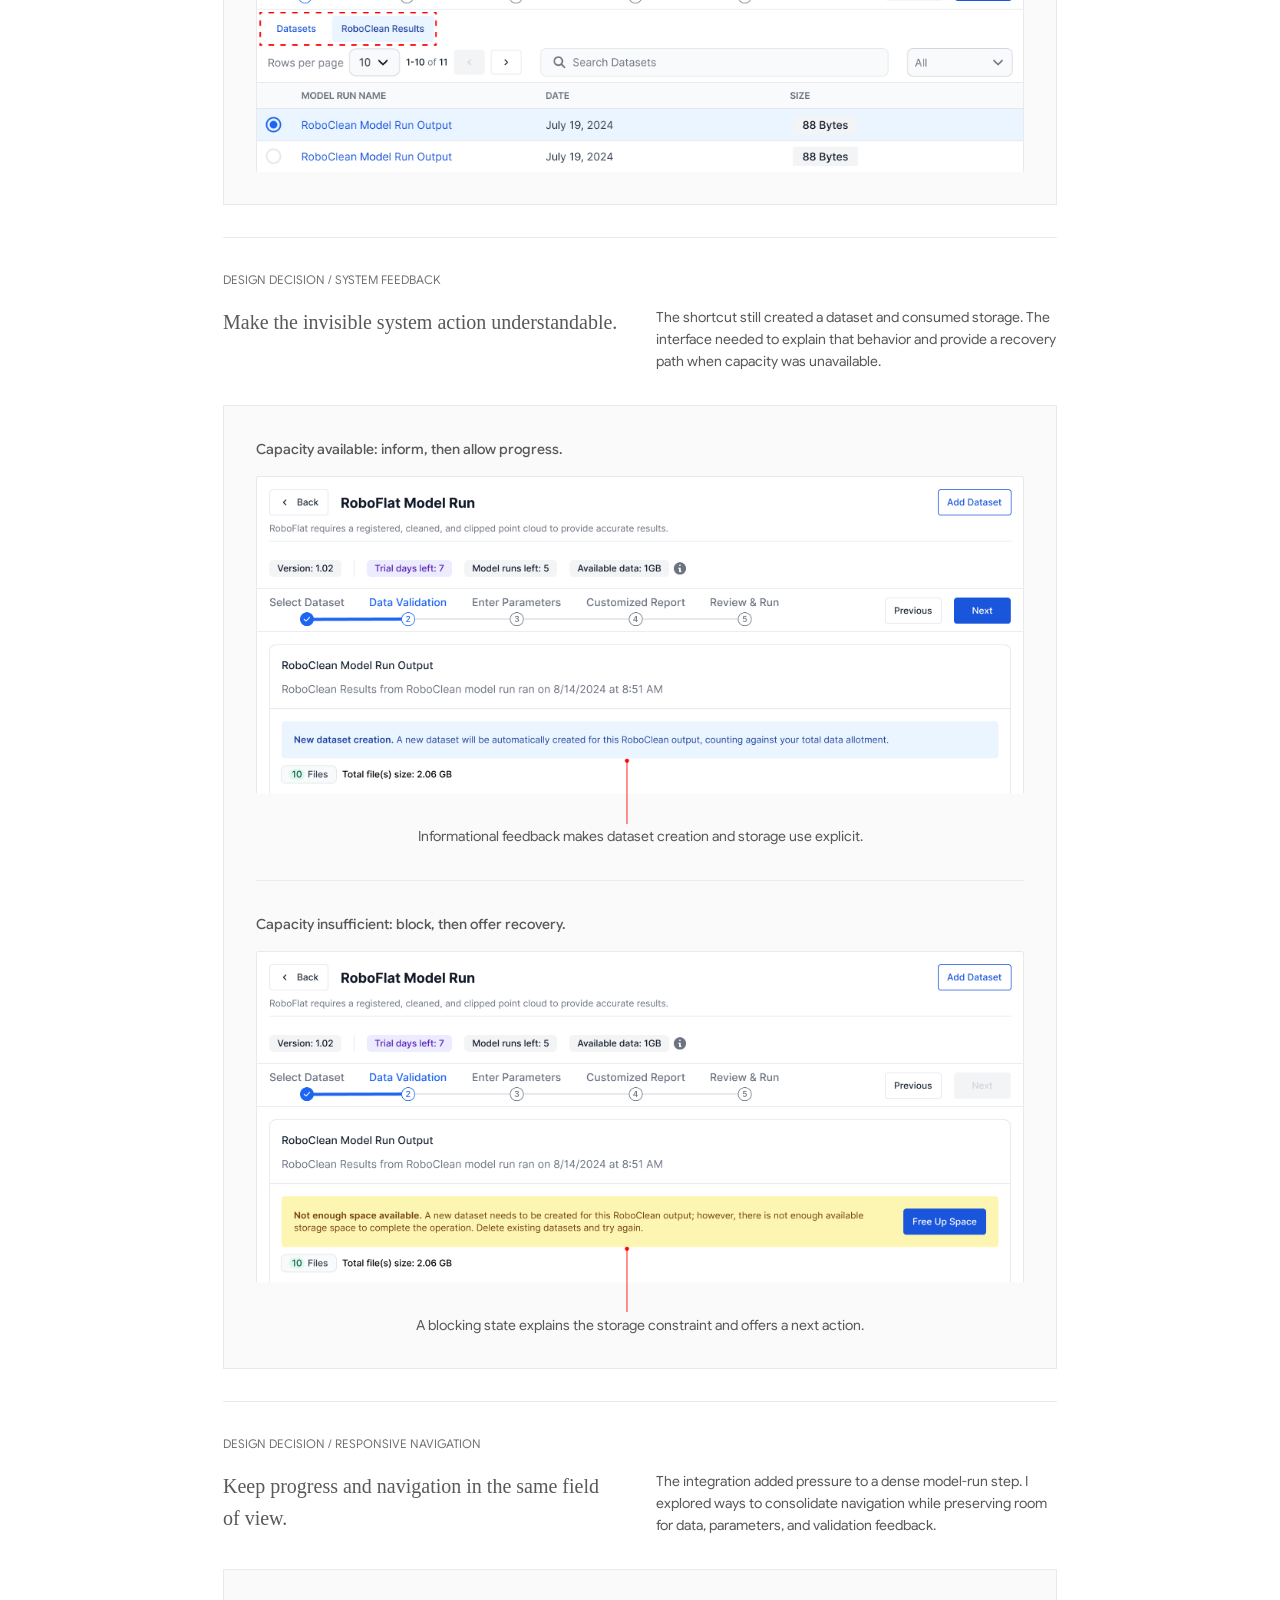
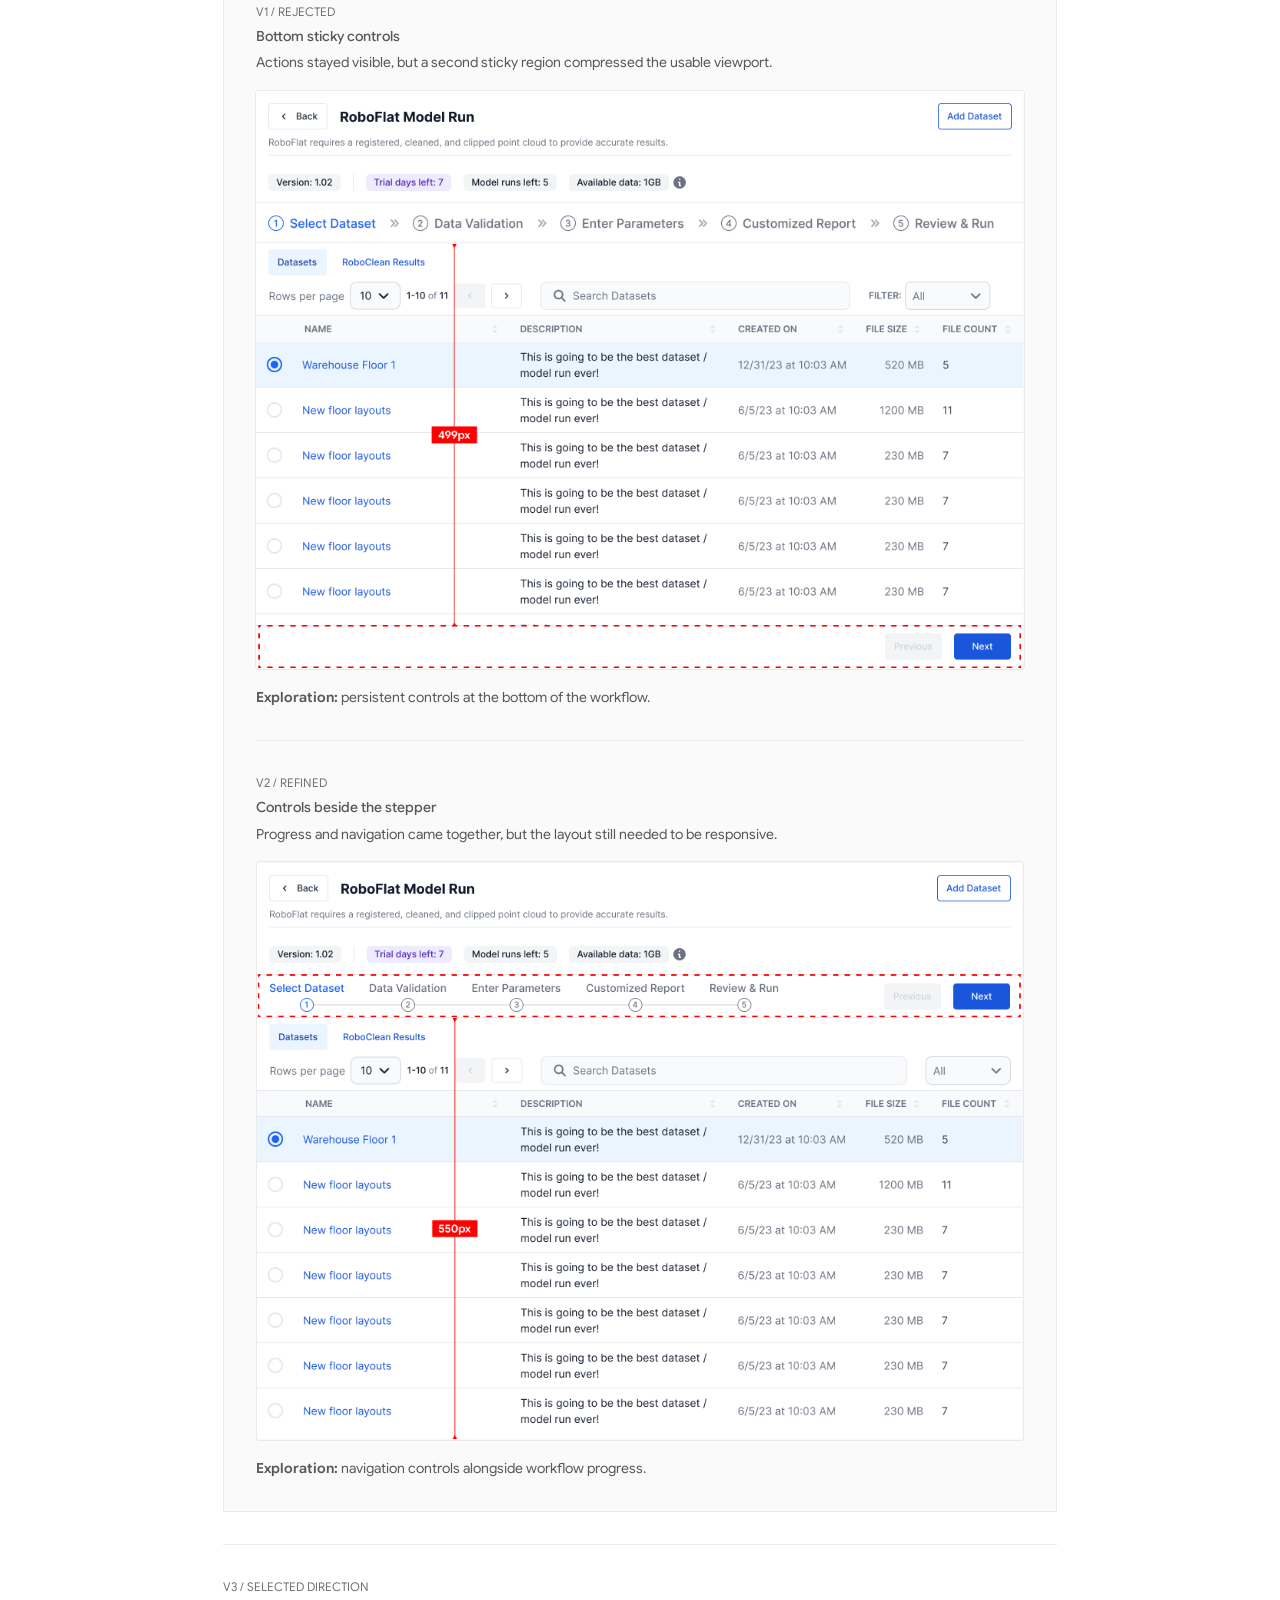
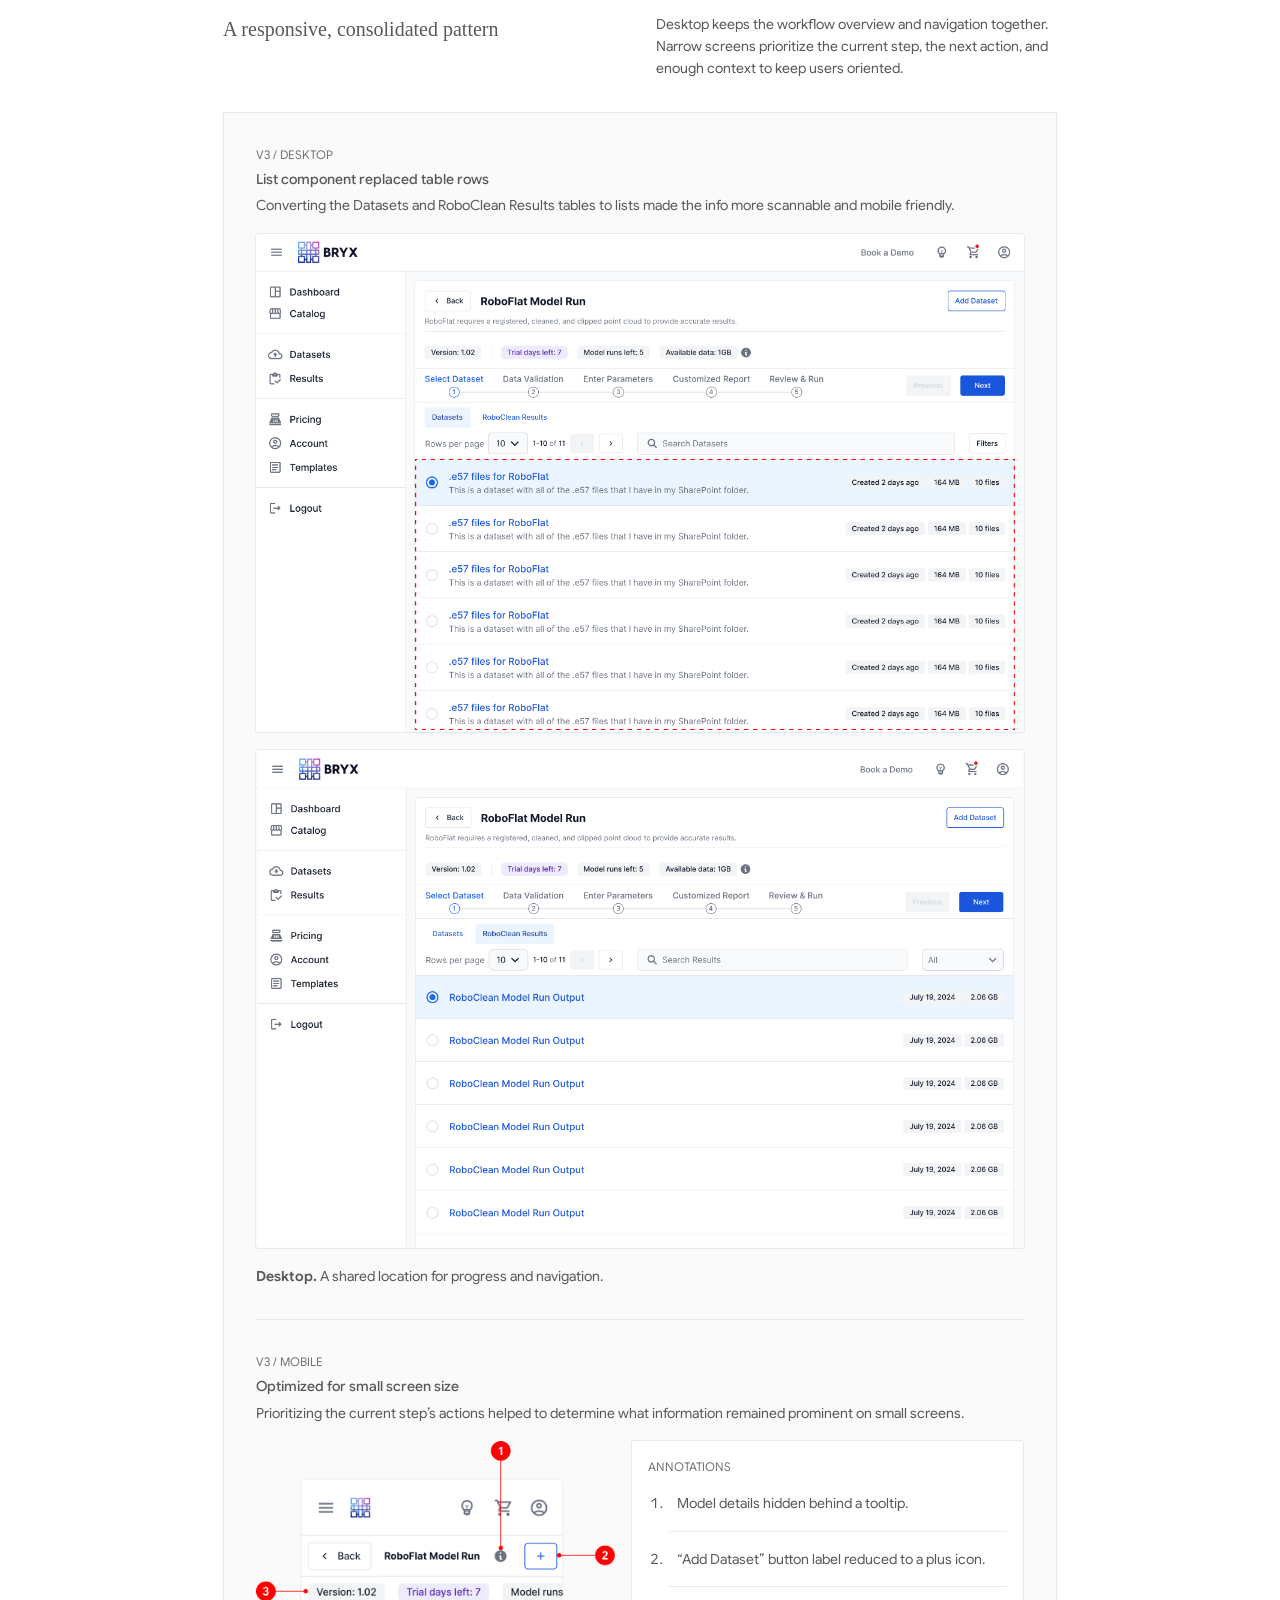
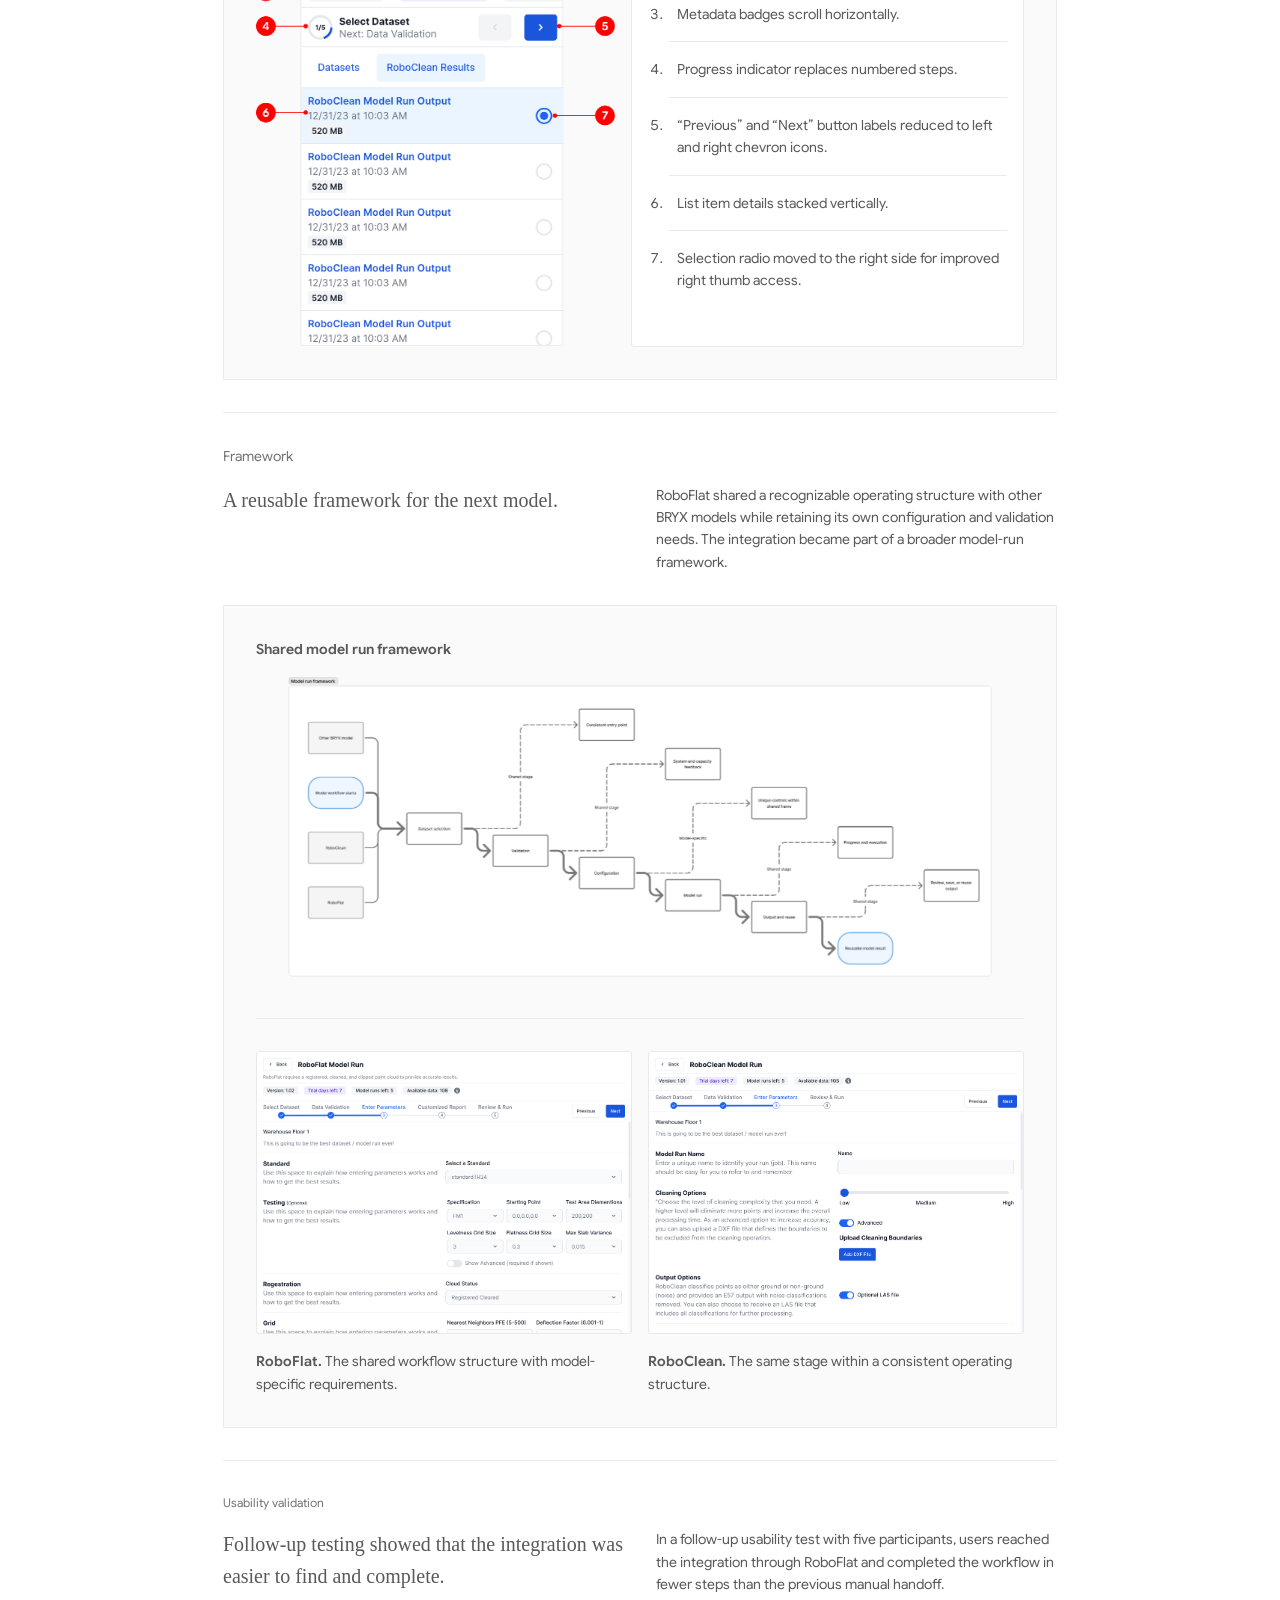
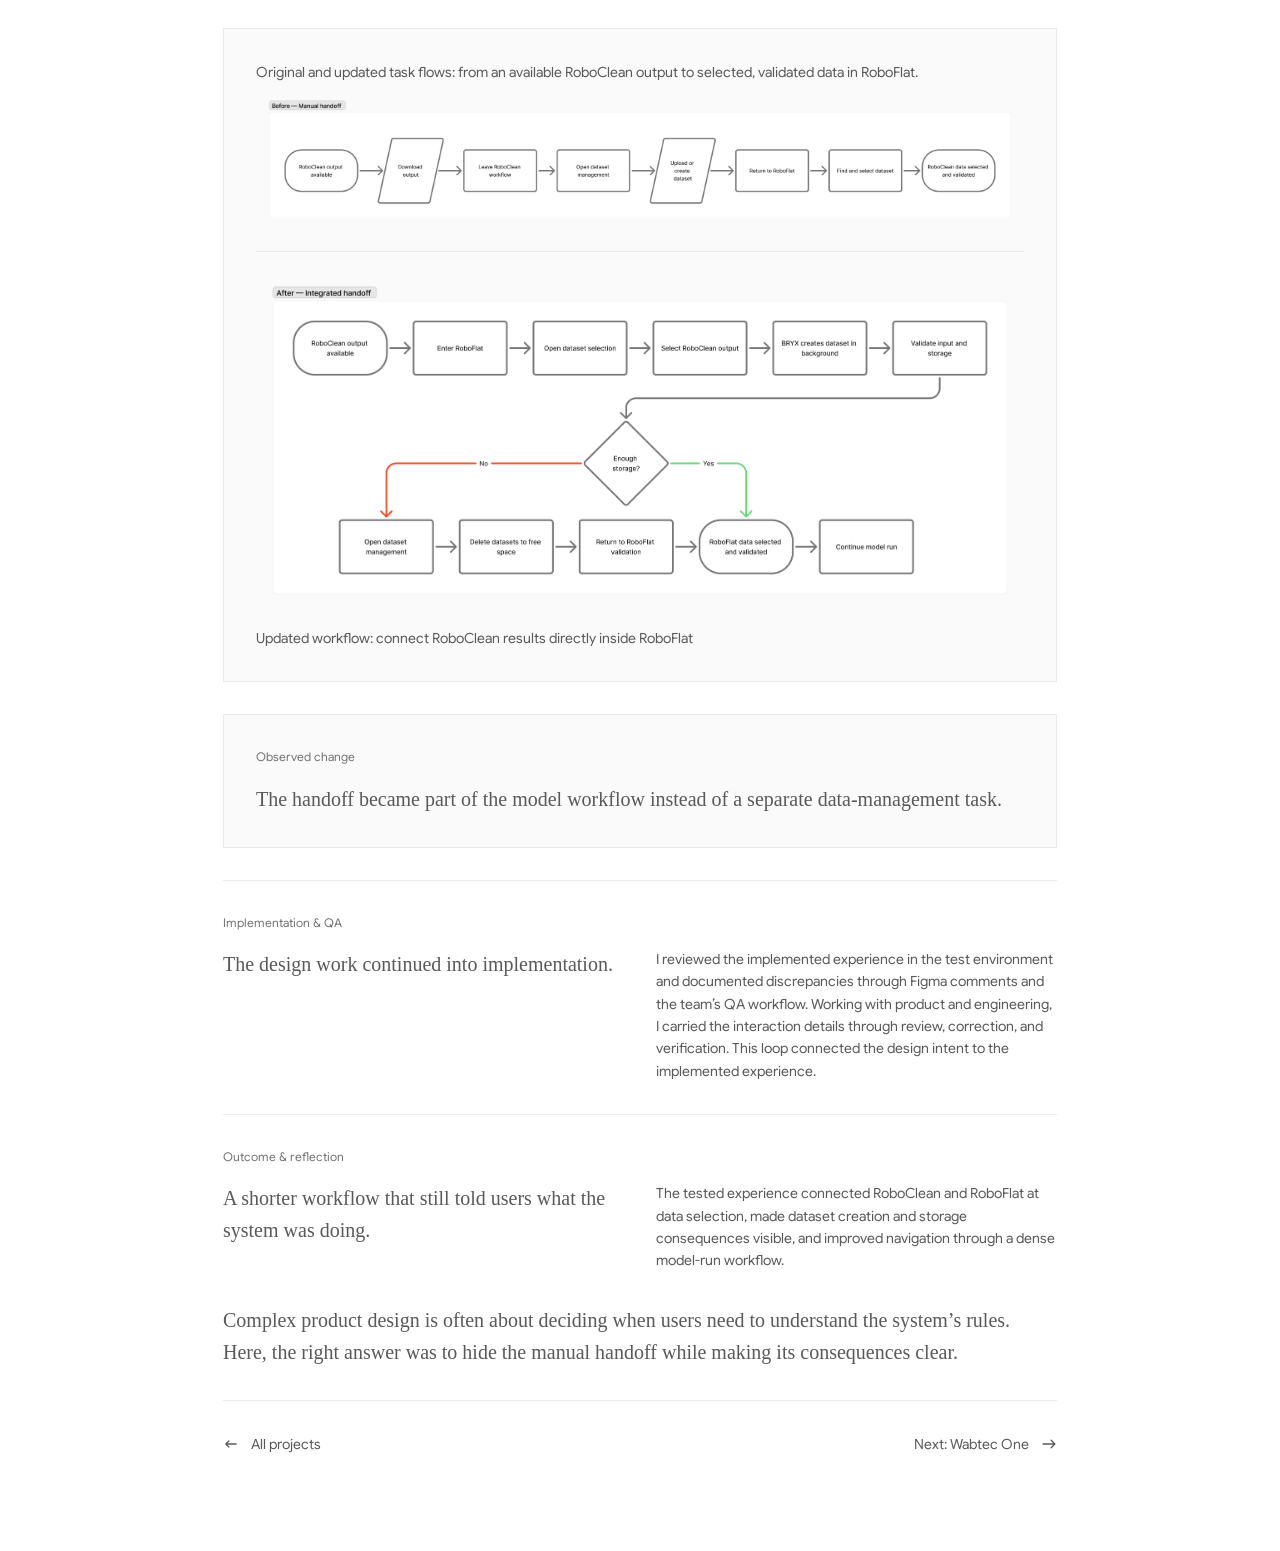
==== commit da386398: "Correct BRYX label contrast and framework accessibility" ====
--- a/bryx_maas_platform.html
+++ b/bryx_maas_platform.html
@@ -244,7 +244,7 @@
 <p class="eyebrow">V3 / Desktop</p>
 <div class="columns">
 <div>
-<h2>List component replaced table rows</h2>
+<h3>List component replaced table rows</h3>
 </div>
 <div>
 <p class="">Converting the Datasets and RoboClean Results tables to lists made the info more scannable and mobile friendly.</p>
@@ -264,7 +264,7 @@
 <p class="eyebrow">V3 / mobile</p>
 <div class="columns">
 <div>
-<h2>Optimized for small screen size</h2>
+<h3>Optimized for small screen size</h3>
 </div>
 <div>
 <p class="">Prioritizing the current step’s actions helped to determine what information remained prominent on small screens.</p>
@@ -307,7 +307,8 @@
 <div class="bryx-editorial-media bryx-framework-media">
 <figure class="figure bryx-framework-diagram">
 <figcaption>Shared model run framework</figcaption>
-<a class="image-link" href="img/bryx_shared_framework_diagram.png" data-lightbox aria-label="Enlarge Shared model run framework"><img src="img/bryx_shared_framework_diagram.png" width="4096" height="1758" alt="Shared model run framework" loading="lazy" decoding="async">
+<p id="bryx-framework-description" hidden>RoboClean, RoboFlat, and other BRYX models connect to a common model-run sequence. From the start of a model workflow, the stages are Dataset selection, Validation, Configuration, Model run, and Output and reuse, ending in a Reusable model result. Dashed callouts identify the shared stages: Dataset selection provides a consistent entry point; Validation provides system and capacity feedback; Model run provides progress and execution; and Output and reuse supports reviewing, saving, or reusing output. Configuration is marked model-specific, with unique controls within the shared frame.</p>
+<a class="image-link" href="img/bryx_shared_framework_diagram.png" data-lightbox aria-label="Enlarge Shared model run framework"><img src="img/bryx_shared_framework_diagram.png" width="4096" height="1758" alt="Shared model run framework" aria-describedby="bryx-framework-description" loading="lazy" decoding="async">
 </a>
 </figure>
 <div class="bryx-editorial-divider" aria-hidden="true"></div>
--- a/bryx-typography.css
+++ b/bryx-typography.css
@@ -7,7 +7,7 @@
   font-display: swap;
 }
 
-.case-content .eyebrow { color: #969696; }
+.case-content .eyebrow { color: #737373; }
 .case-intro > .columns > div:first-child > p:not(.eyebrow) { font-weight: 500; }
 
 .case-content .bryx-decision-label,
@@ -21,7 +21,7 @@
 .bryx-media-heading h2,
 .bryx-media-heading h3 { font: 500 14px/1.6 var(--font-sans); }
 .bryx-mobile-comparison h3 {
-  color: #969696;
+  color: #737373;
   font: 400 12px/1.6 var(--font-sans);
   text-transform: uppercase;
 }
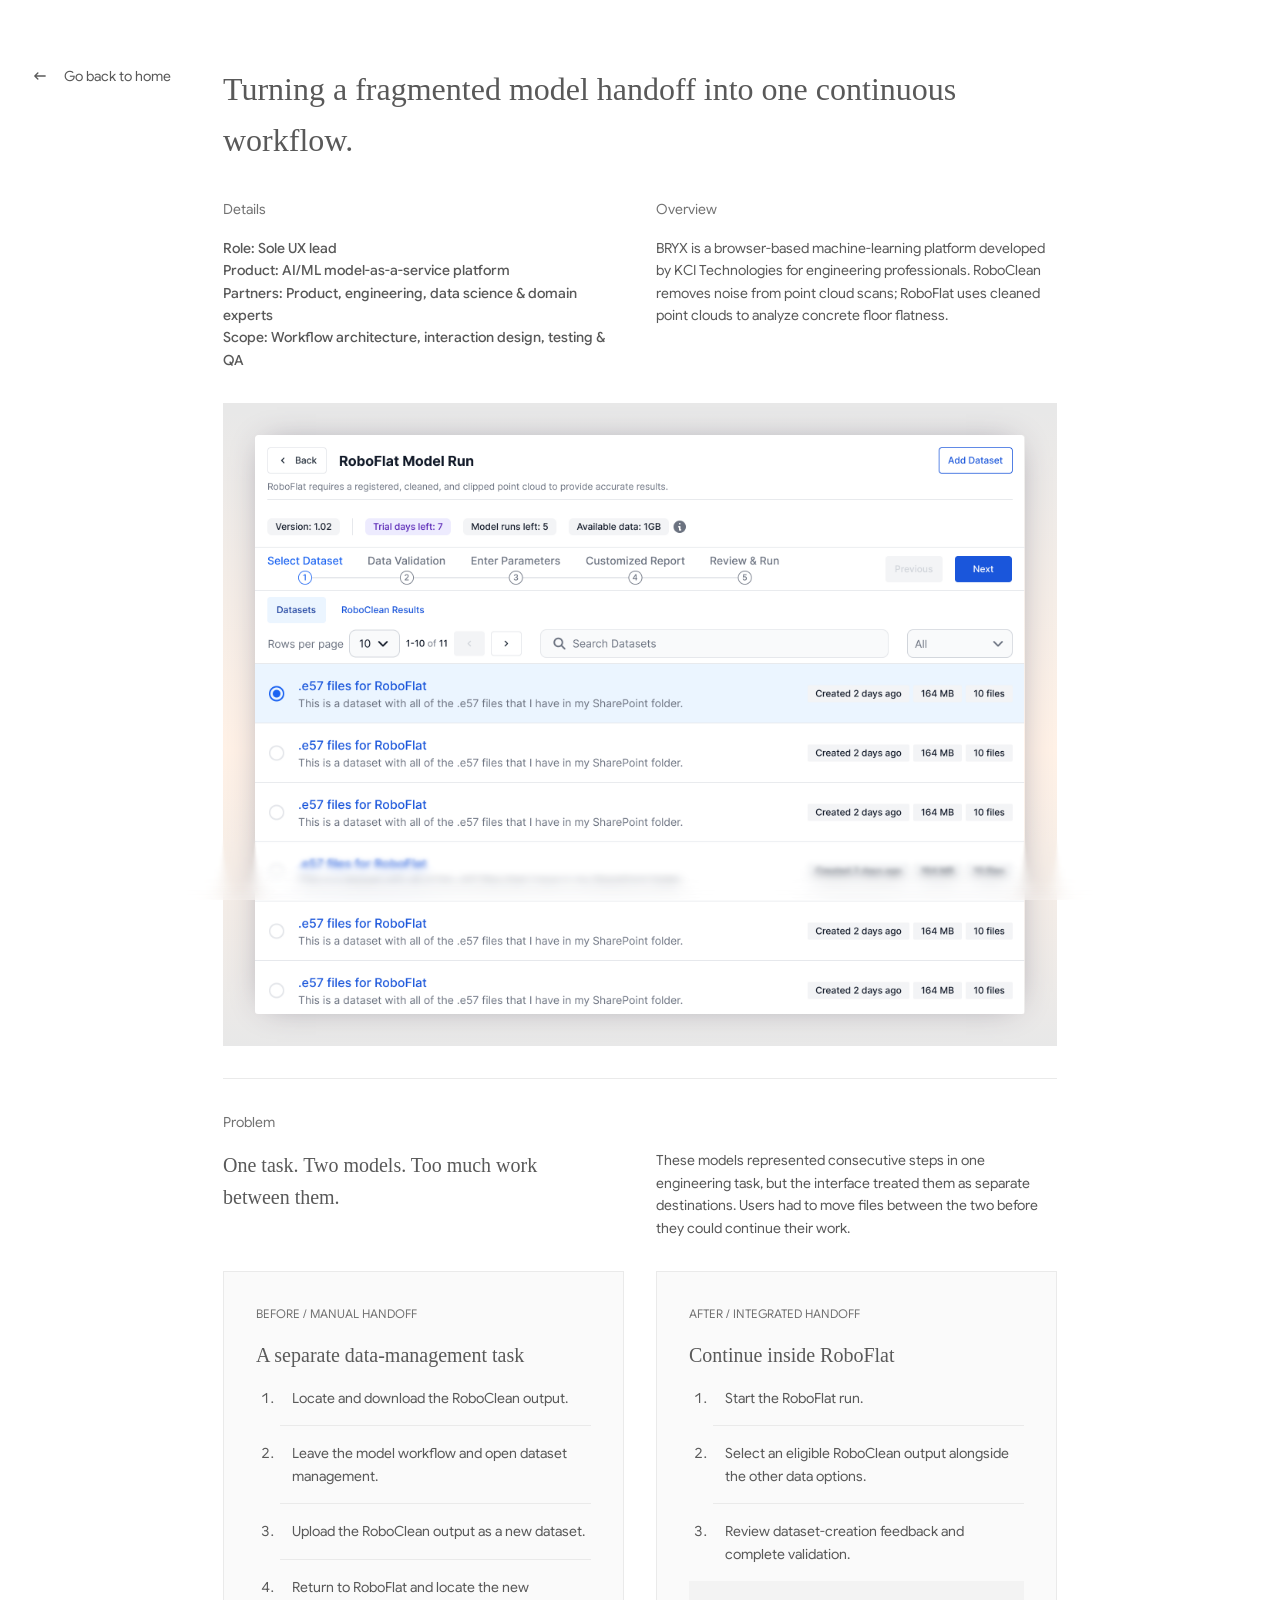
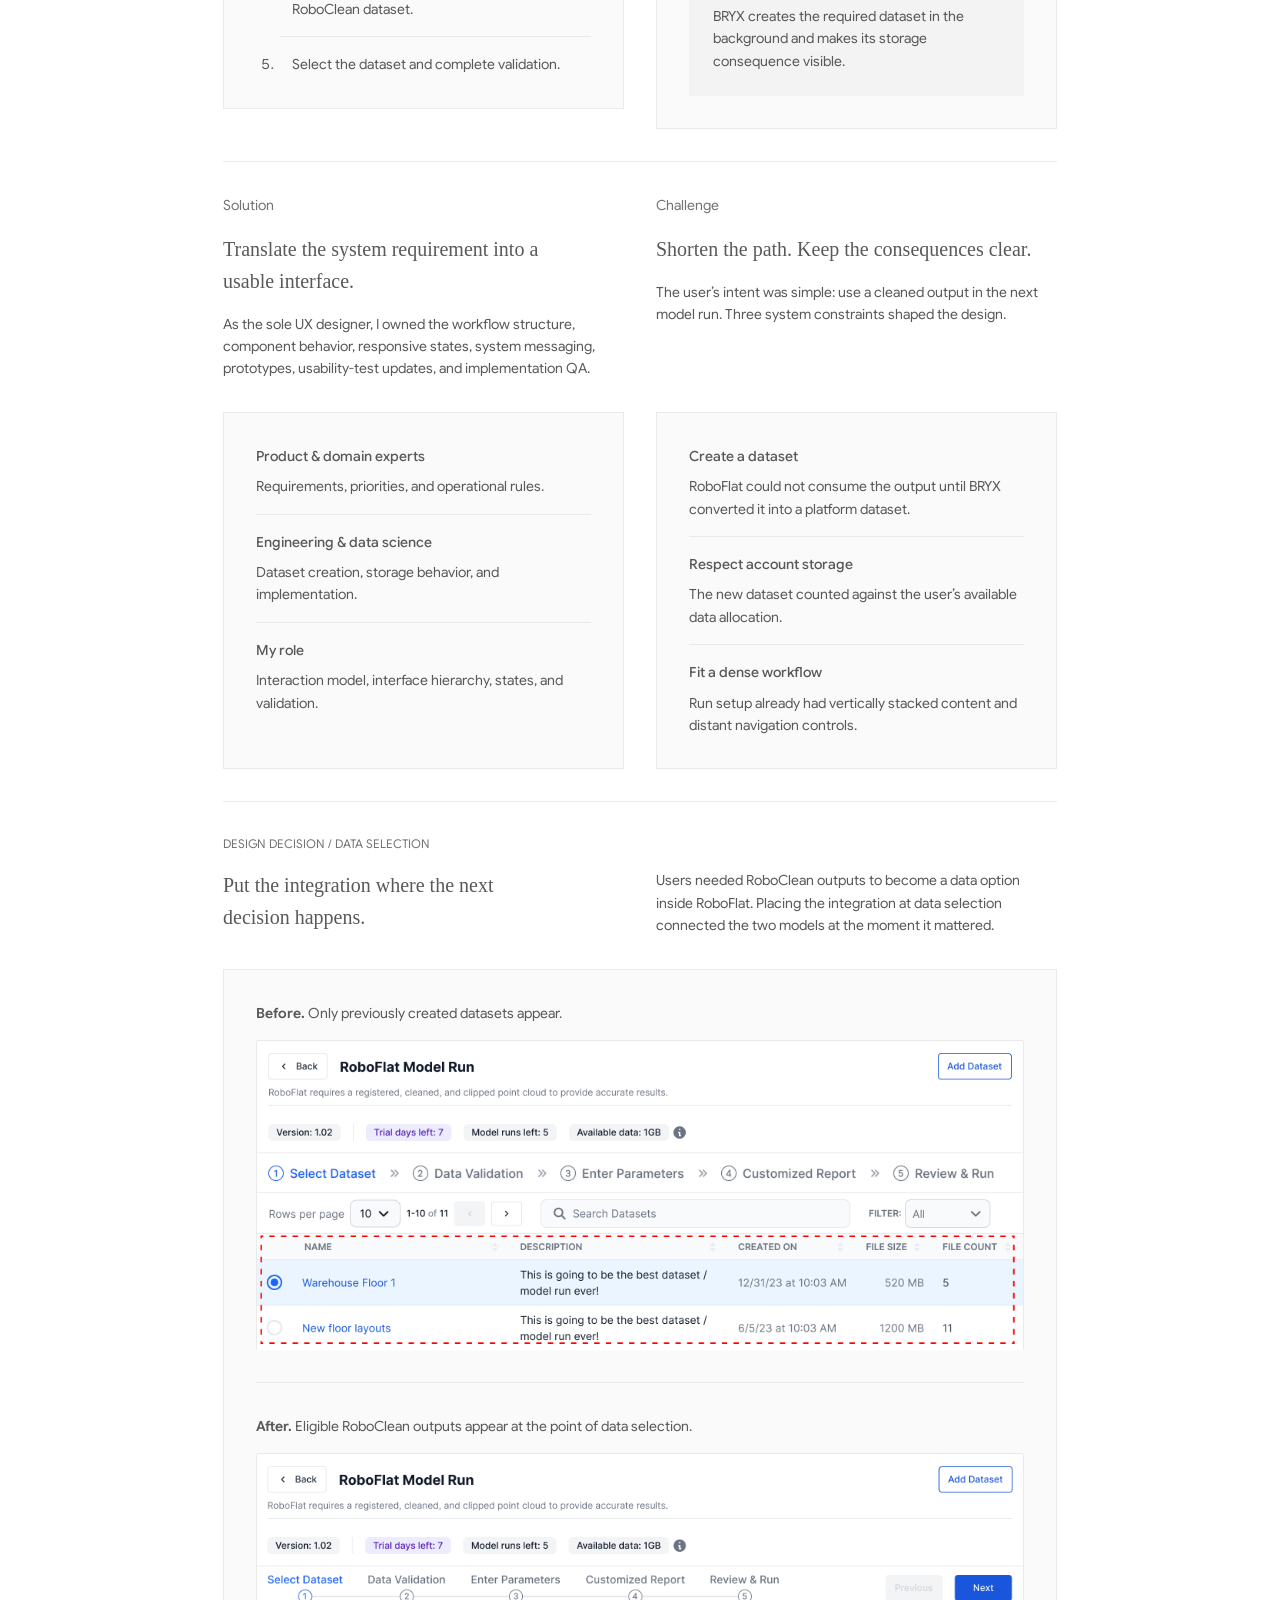
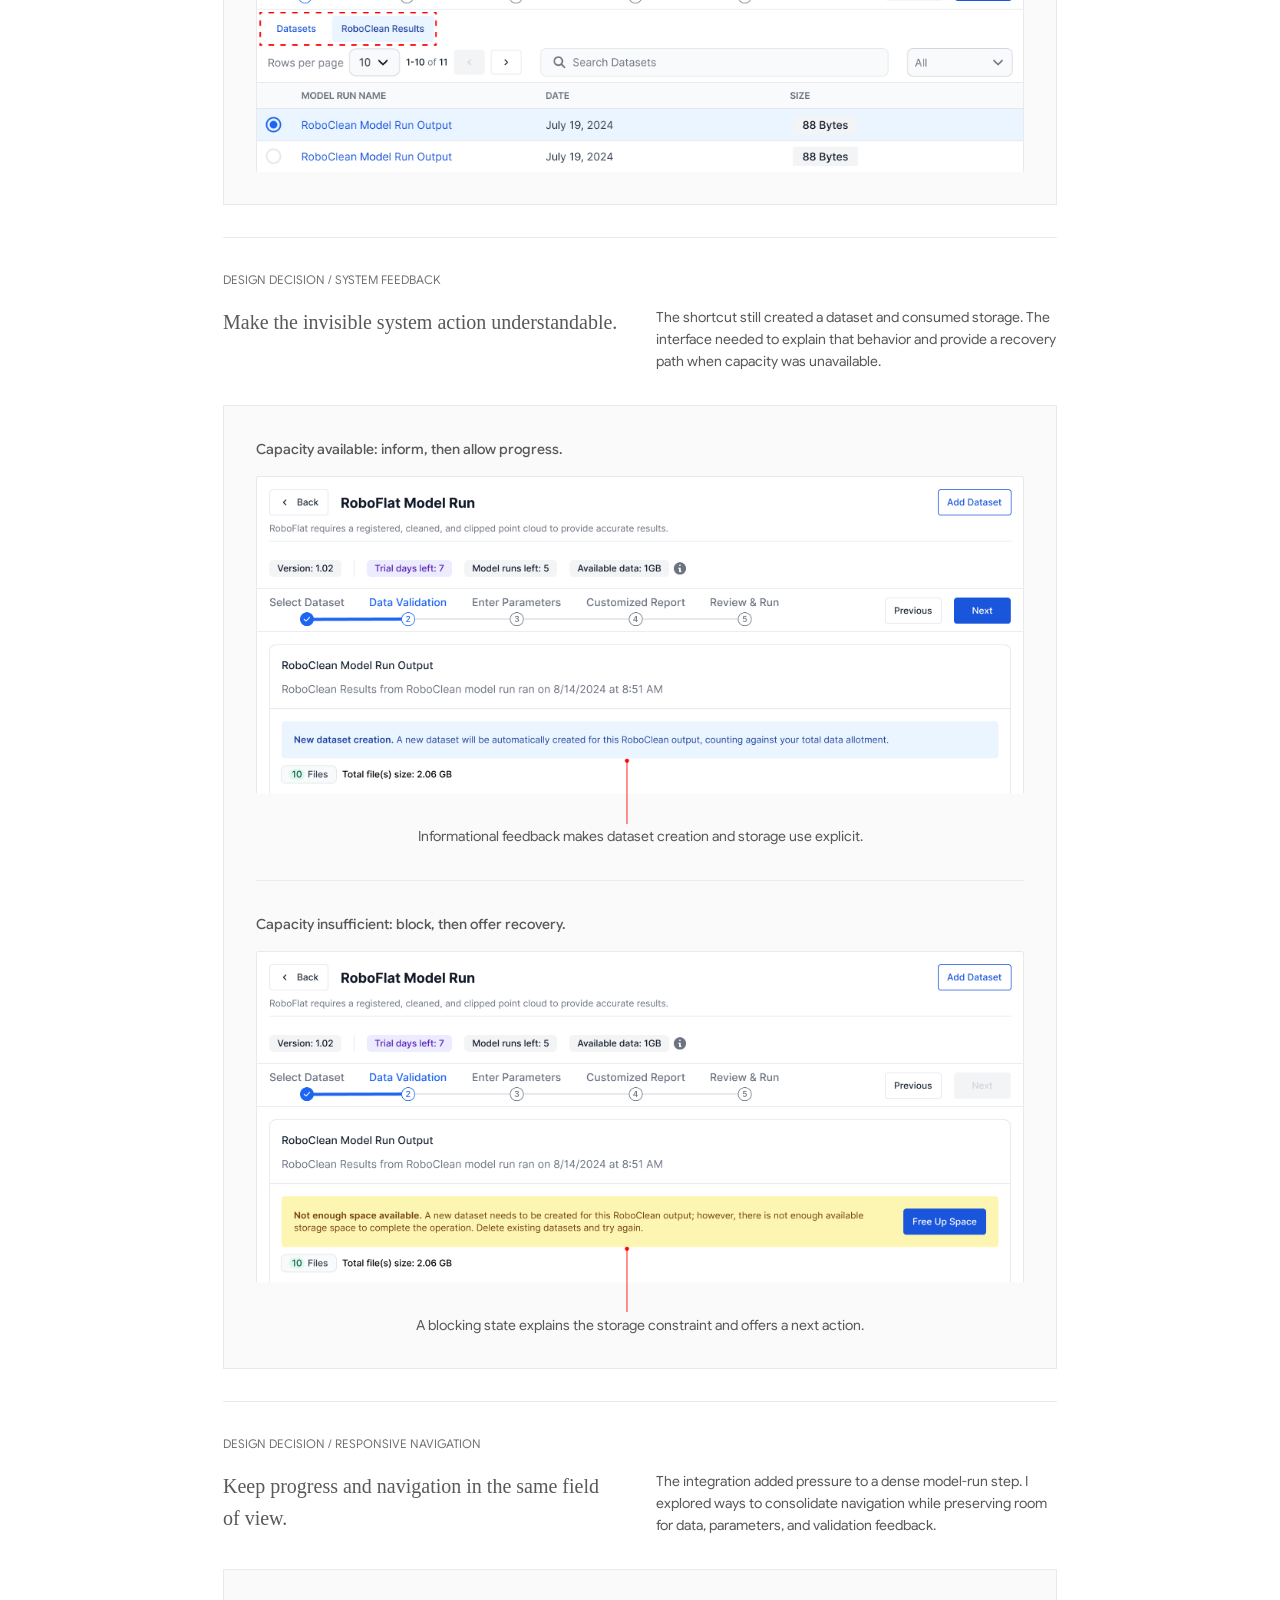
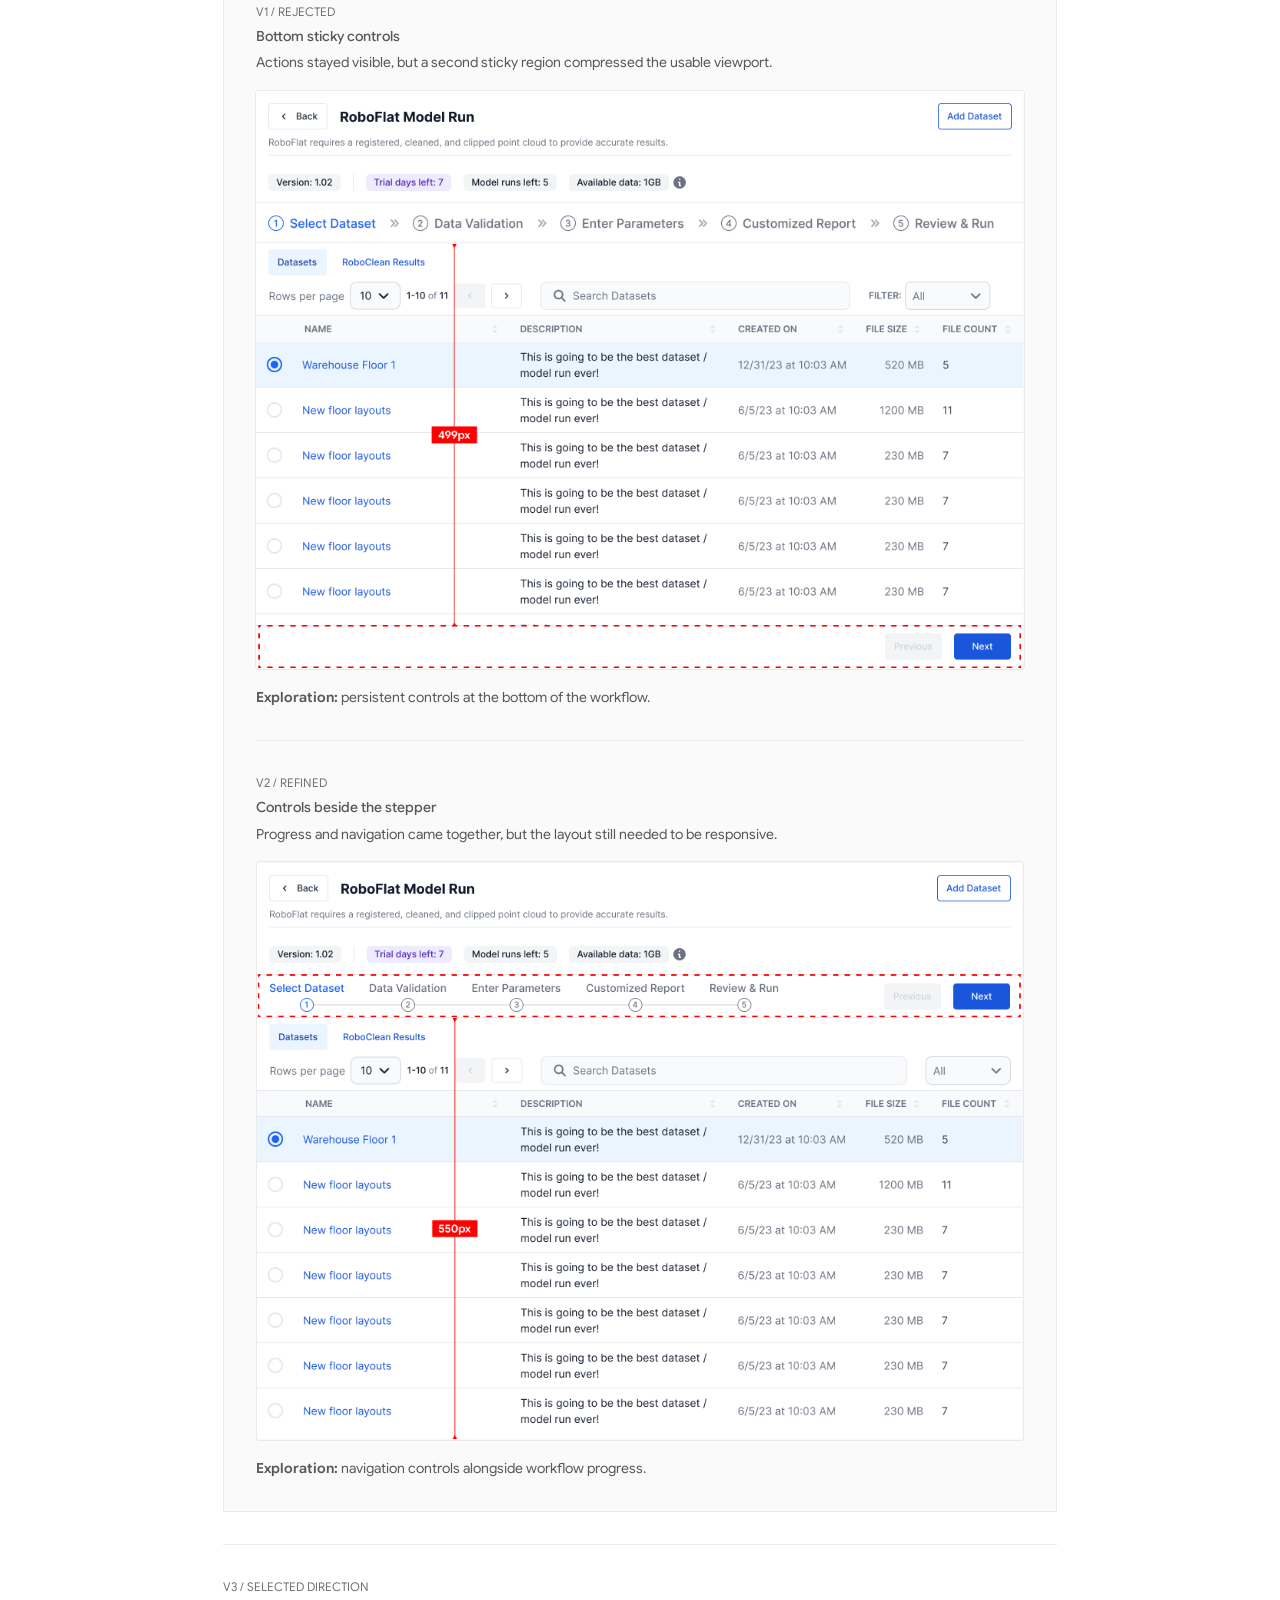
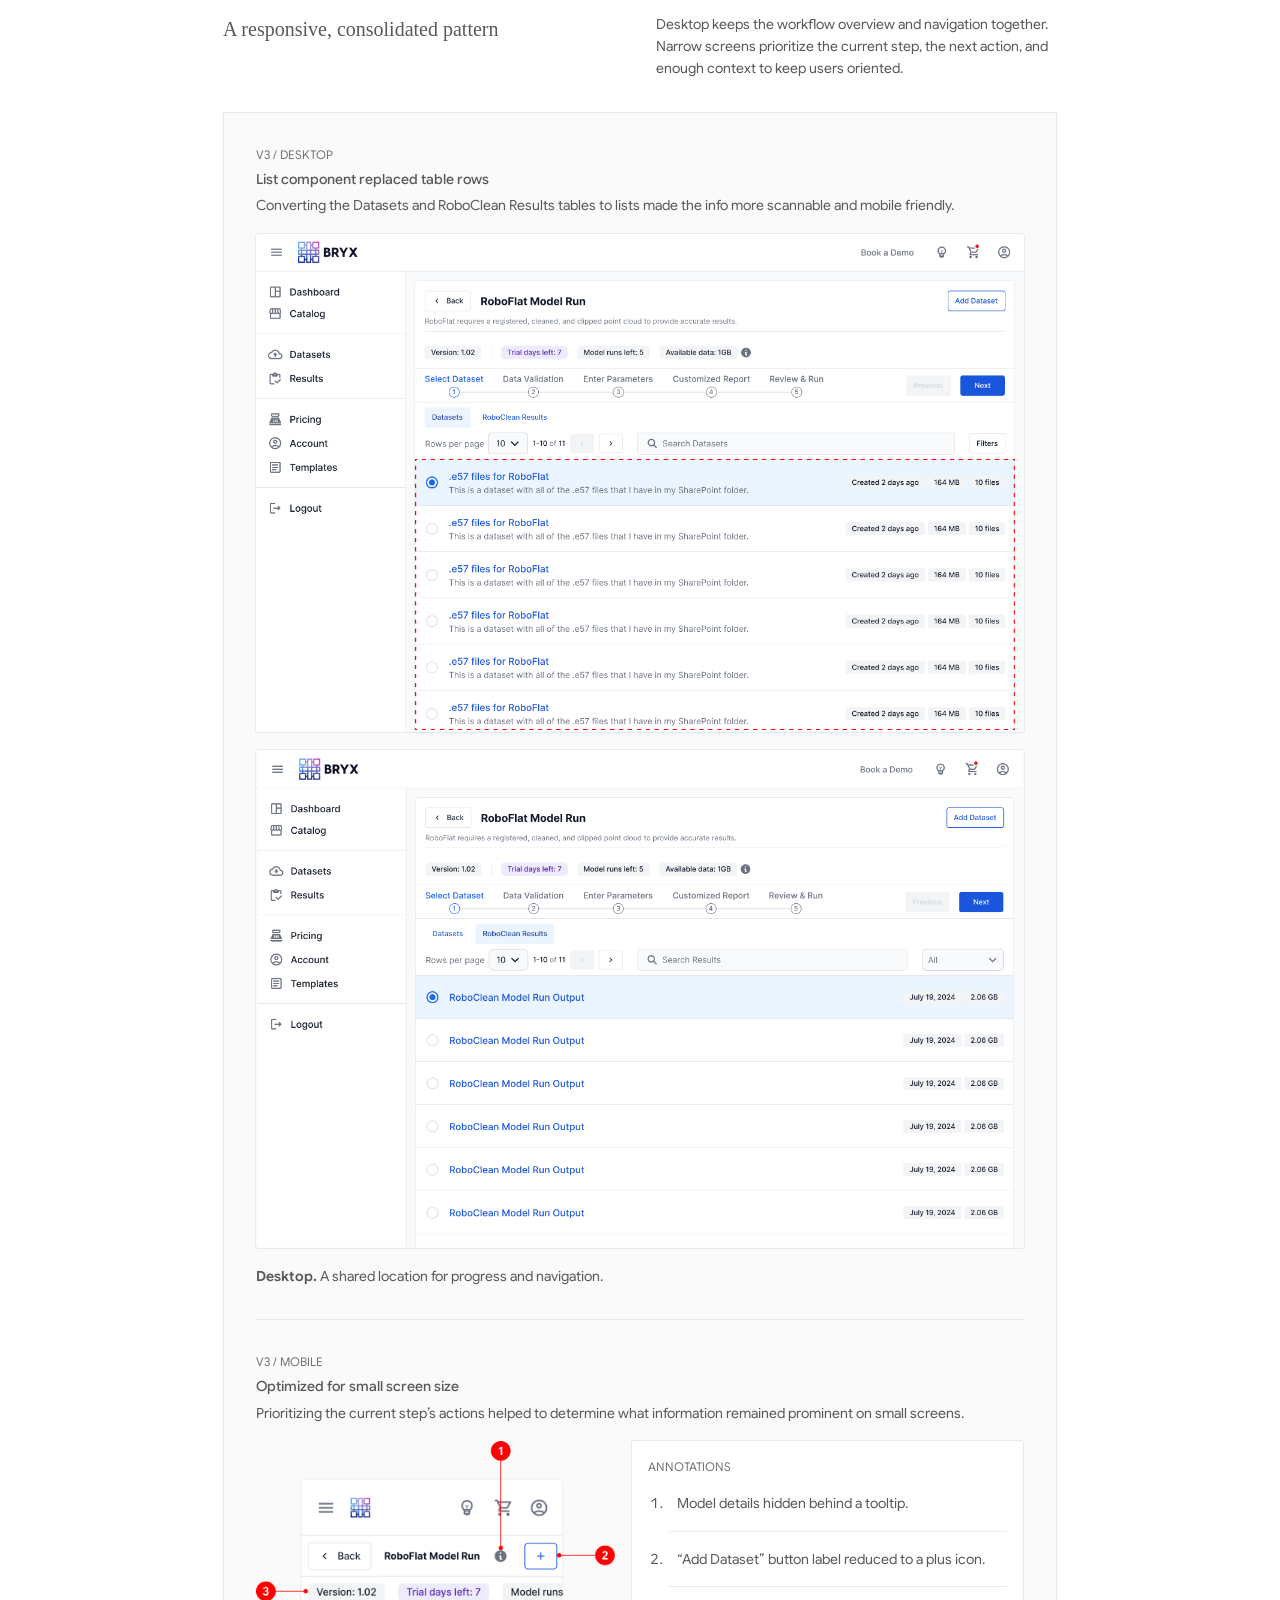
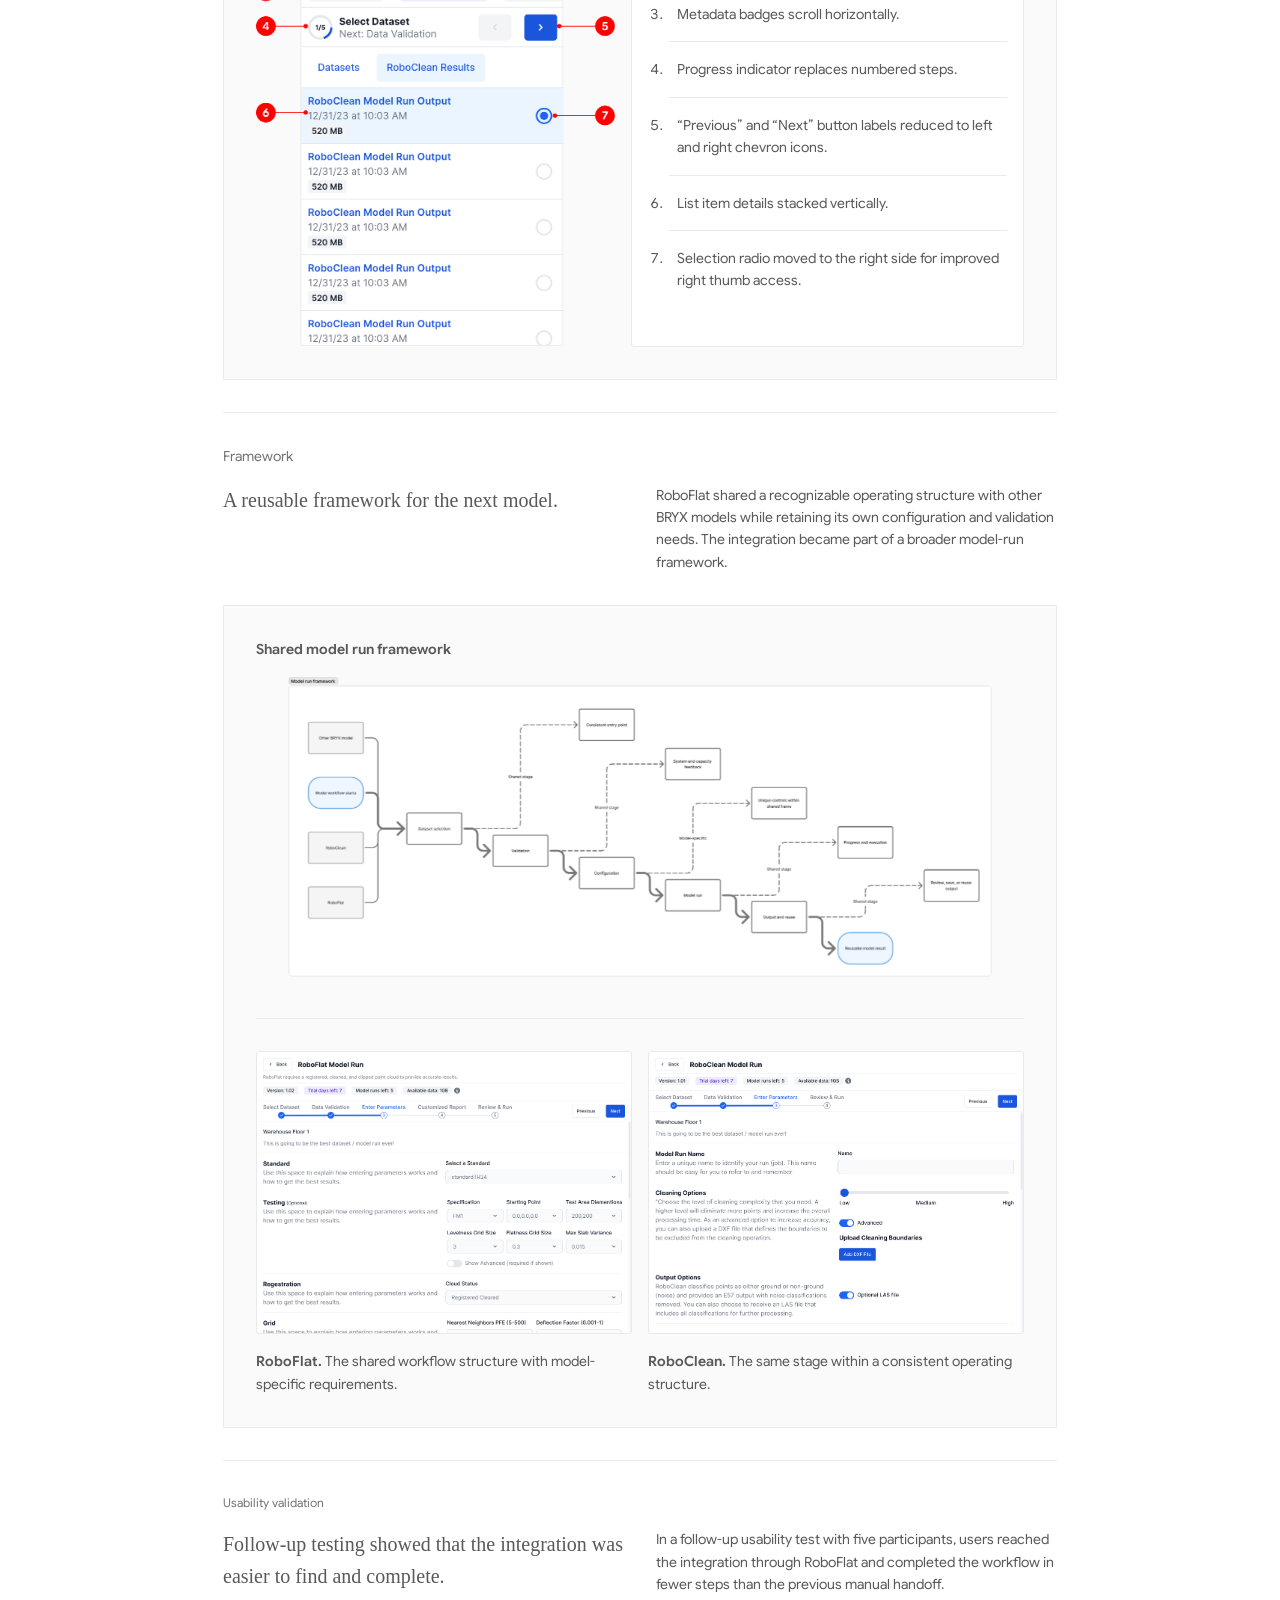
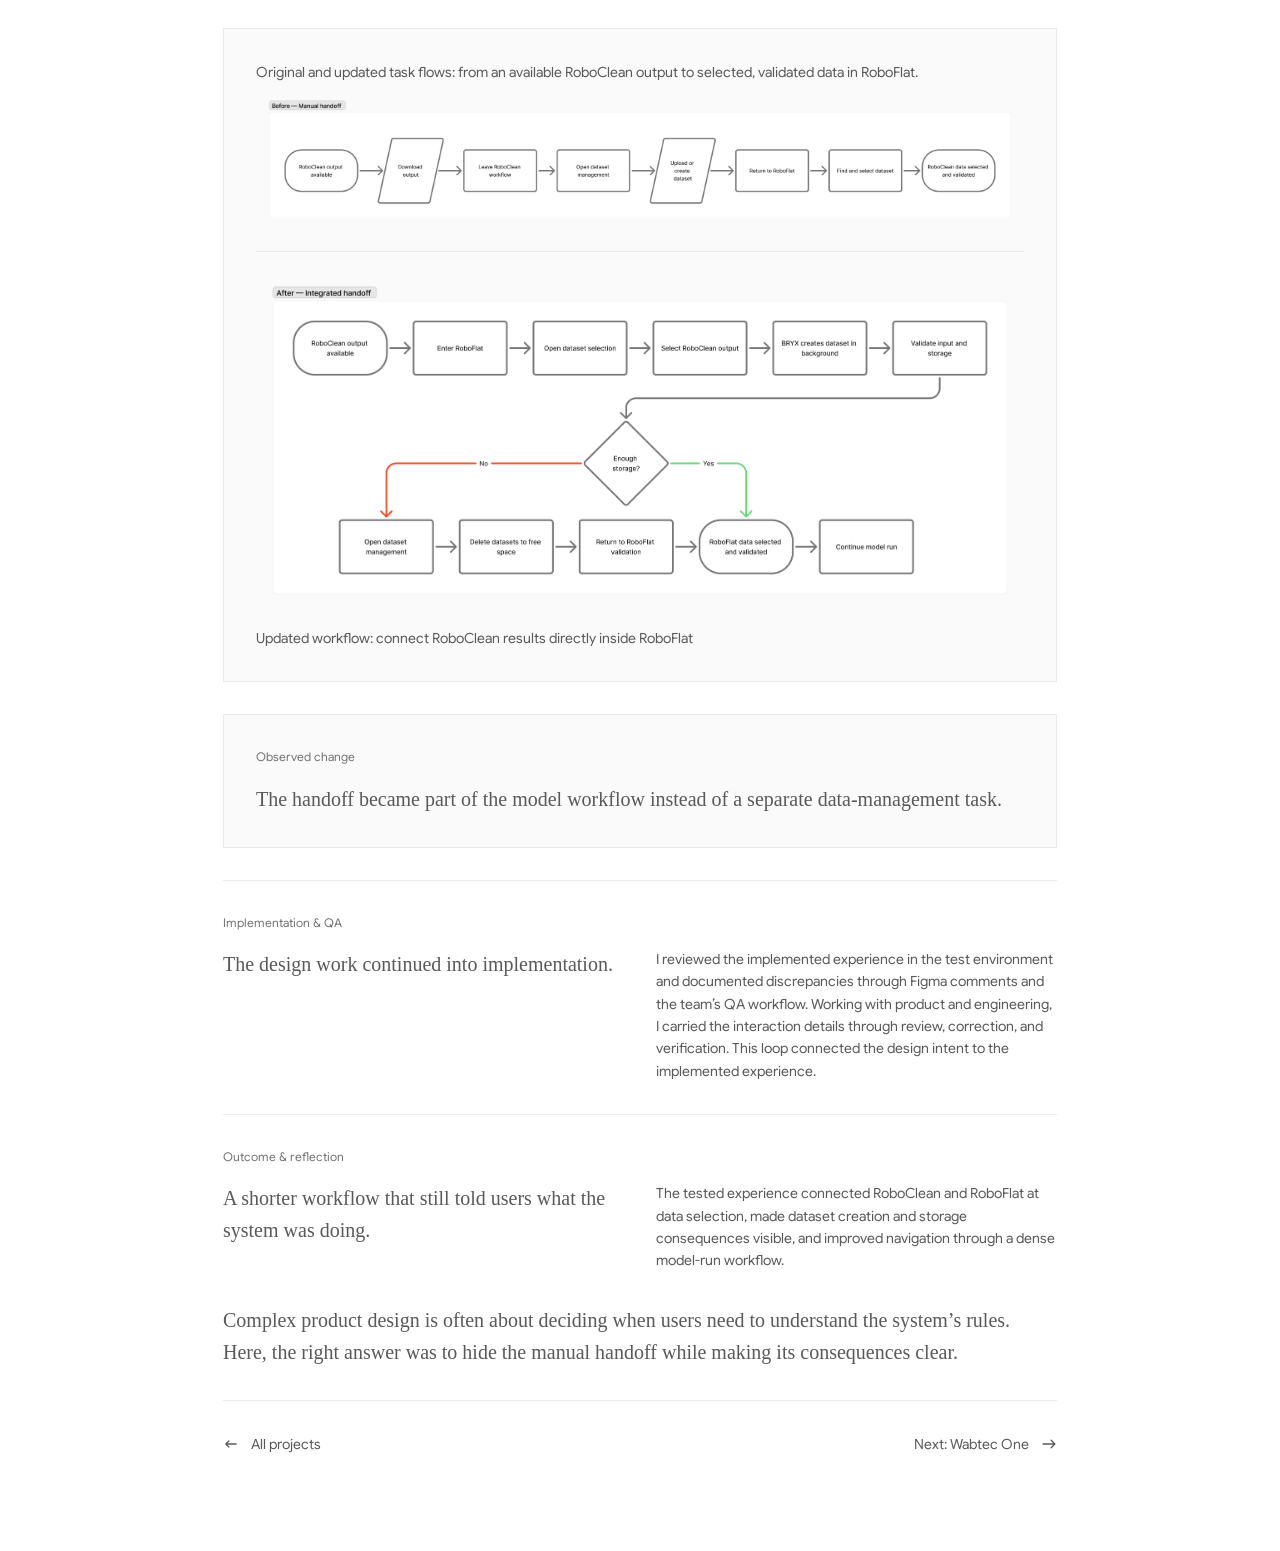
==== commit 83561bd1: "Equalize BRYX solution and challenge panel heights" ====
--- a/bryx_maas_platform.html
+++ b/bryx_maas_platform.html
@@ -85,7 +85,7 @@
 <p class="">The user’s intent was simple: use a cleaned output in the next model run. Three system constraints shaped the design.</p>
 </div>
 </div>
-<div class="columns">
+<div class="columns bryx-solution-panels">
 <div>
 <div class="panel">
 <dl class="detail-list">
--- a/styles.css
+++ b/styles.css
@@ -78,7 +78,9 @@
 .project-image img { width: 100%; max-height: 100%; object-fit: contain; border-radius: 3px; box-shadow: 0 0 32px -11px #8f8c9a; transition: transform .45s ease; }
 a.project-card:hover .project-image img { transform: scale(1.018); }
 a.project-card:hover h2 { color: #222; }
-.project-image.dispatch img { height: 100%; object-fit: cover; object-position: left center; }
+.project-image.dispatch { aspect-ratio: 480 / 390; }
+.project-image.dispatch .dispatch-mask { position: relative; width: 100%; aspect-ratio: 416 / 326; overflow: hidden; border-radius: 3.484px; }
+.project-image.dispatch img { position: absolute; top: 0; left: 0; width: 139.32%; max-width: none; height: 100%; object-fit: fill; border-radius: 0; box-shadow: none; }
 .project-meta { font-size: 12px; line-height: 1.6; }
 .project-meta h2 { font: 500 12px/1.6 var(--font-sans); }
 
--- a/bryx-media.css
+++ b/bryx-media.css
@@ -1,3 +1,7 @@
+@media (min-width: 600px) {
+  .bryx-solution-panels > div > .panel { height: 100%; }
+}
+
 /* BRYX Data Selection only — Figma 1:181. */
 .bryx-data-selection-media {
   min-width: 0;
